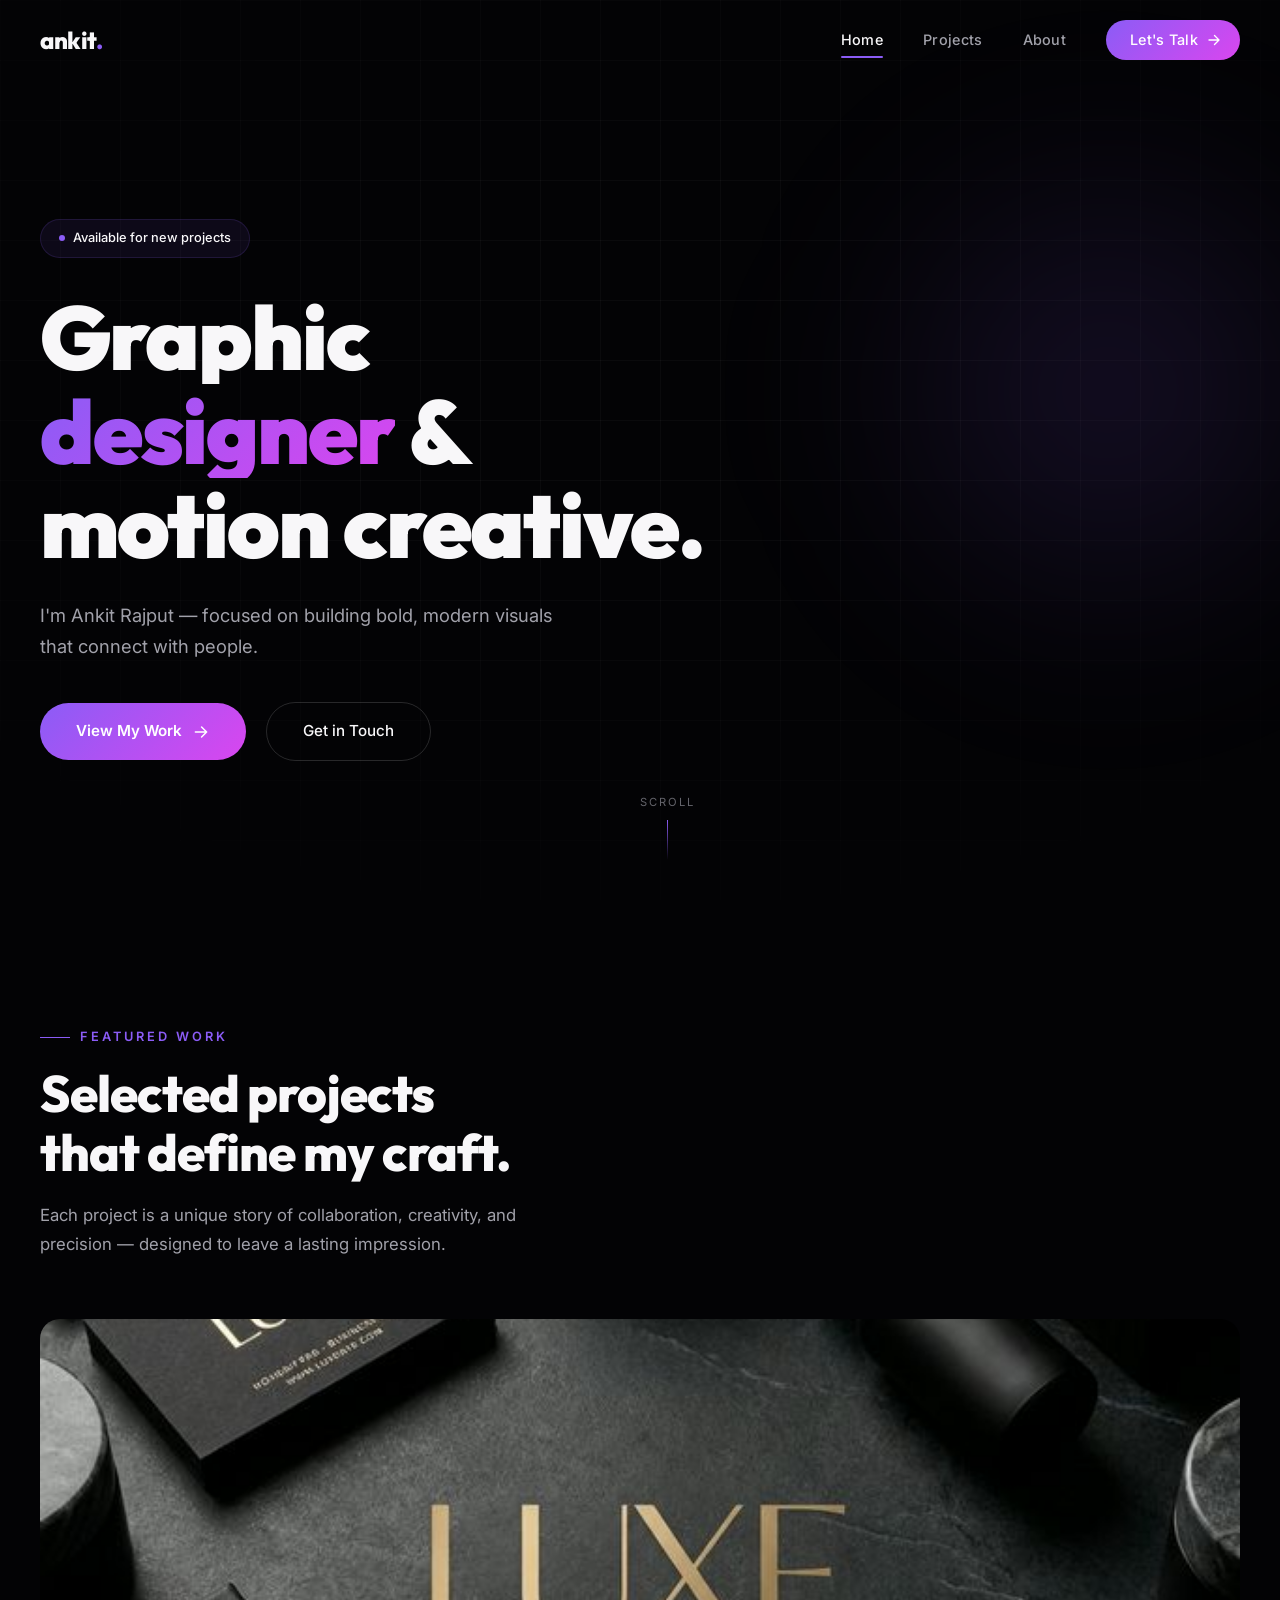
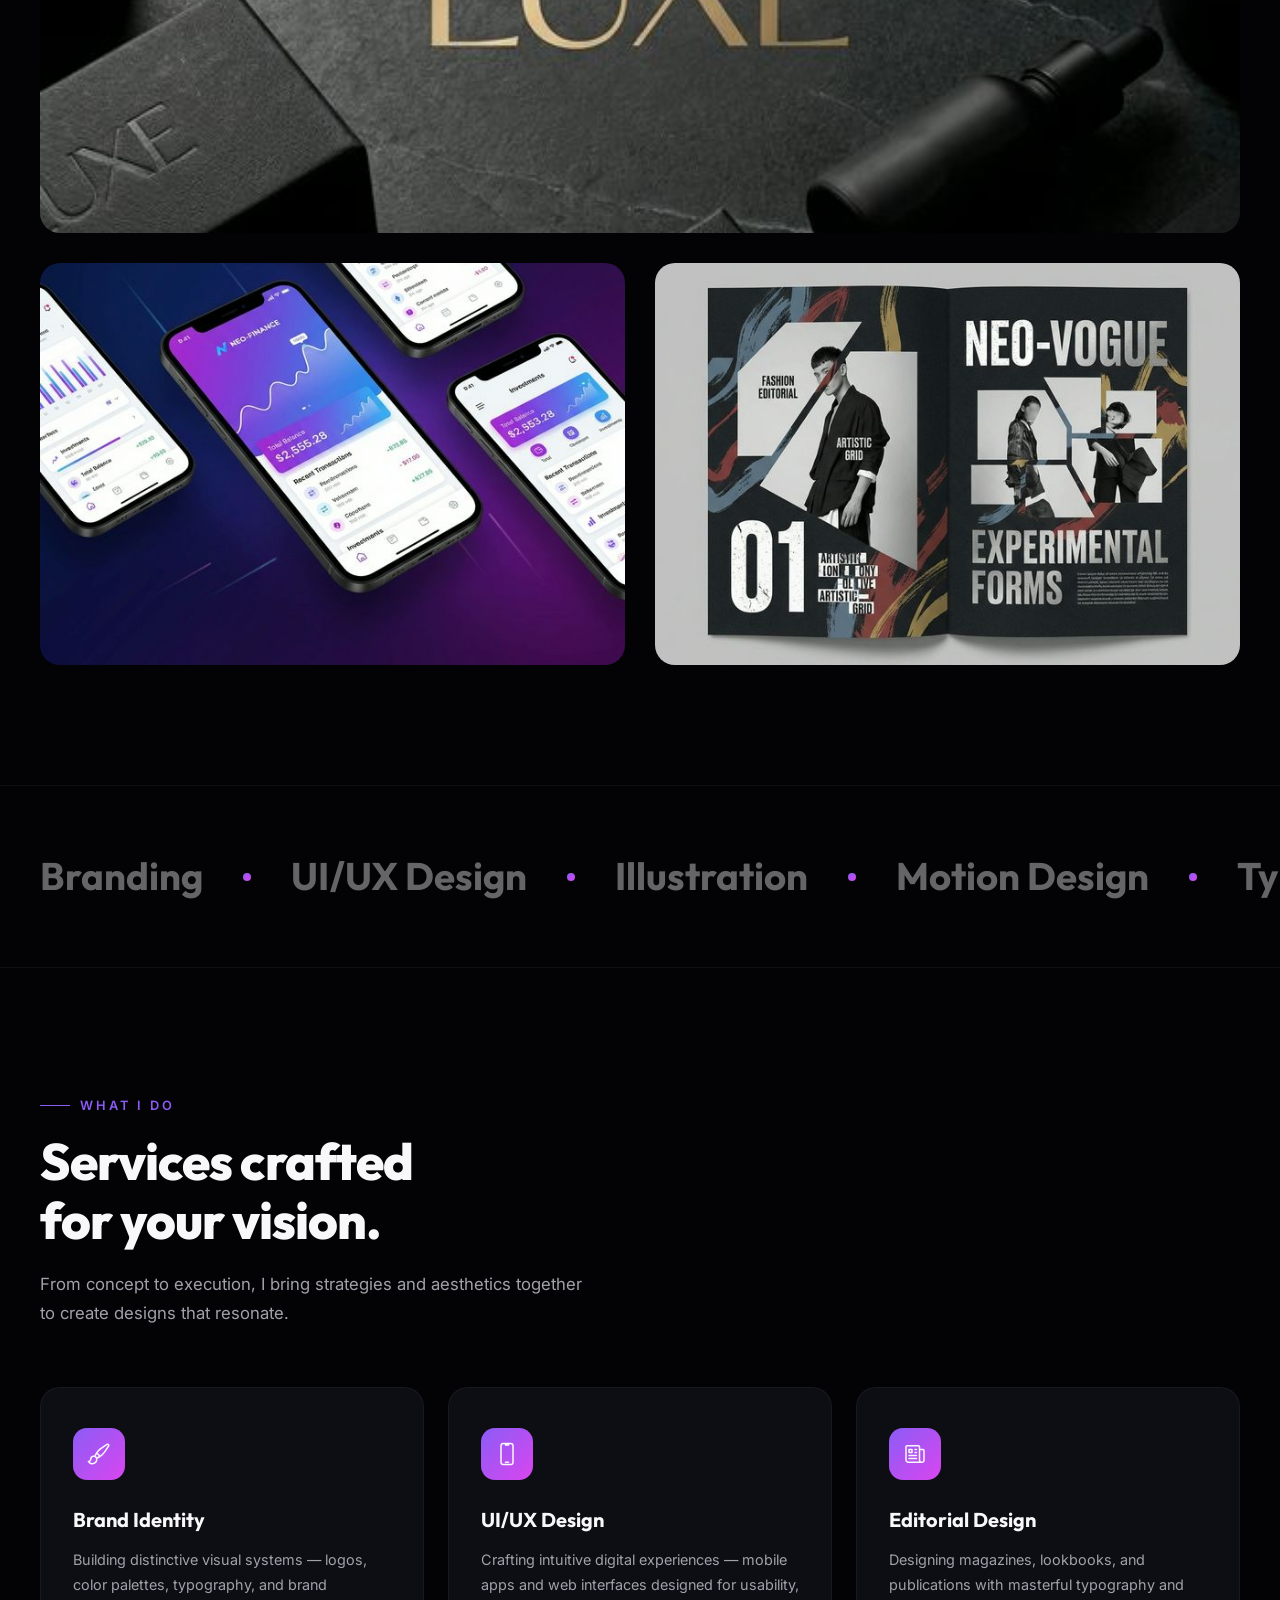
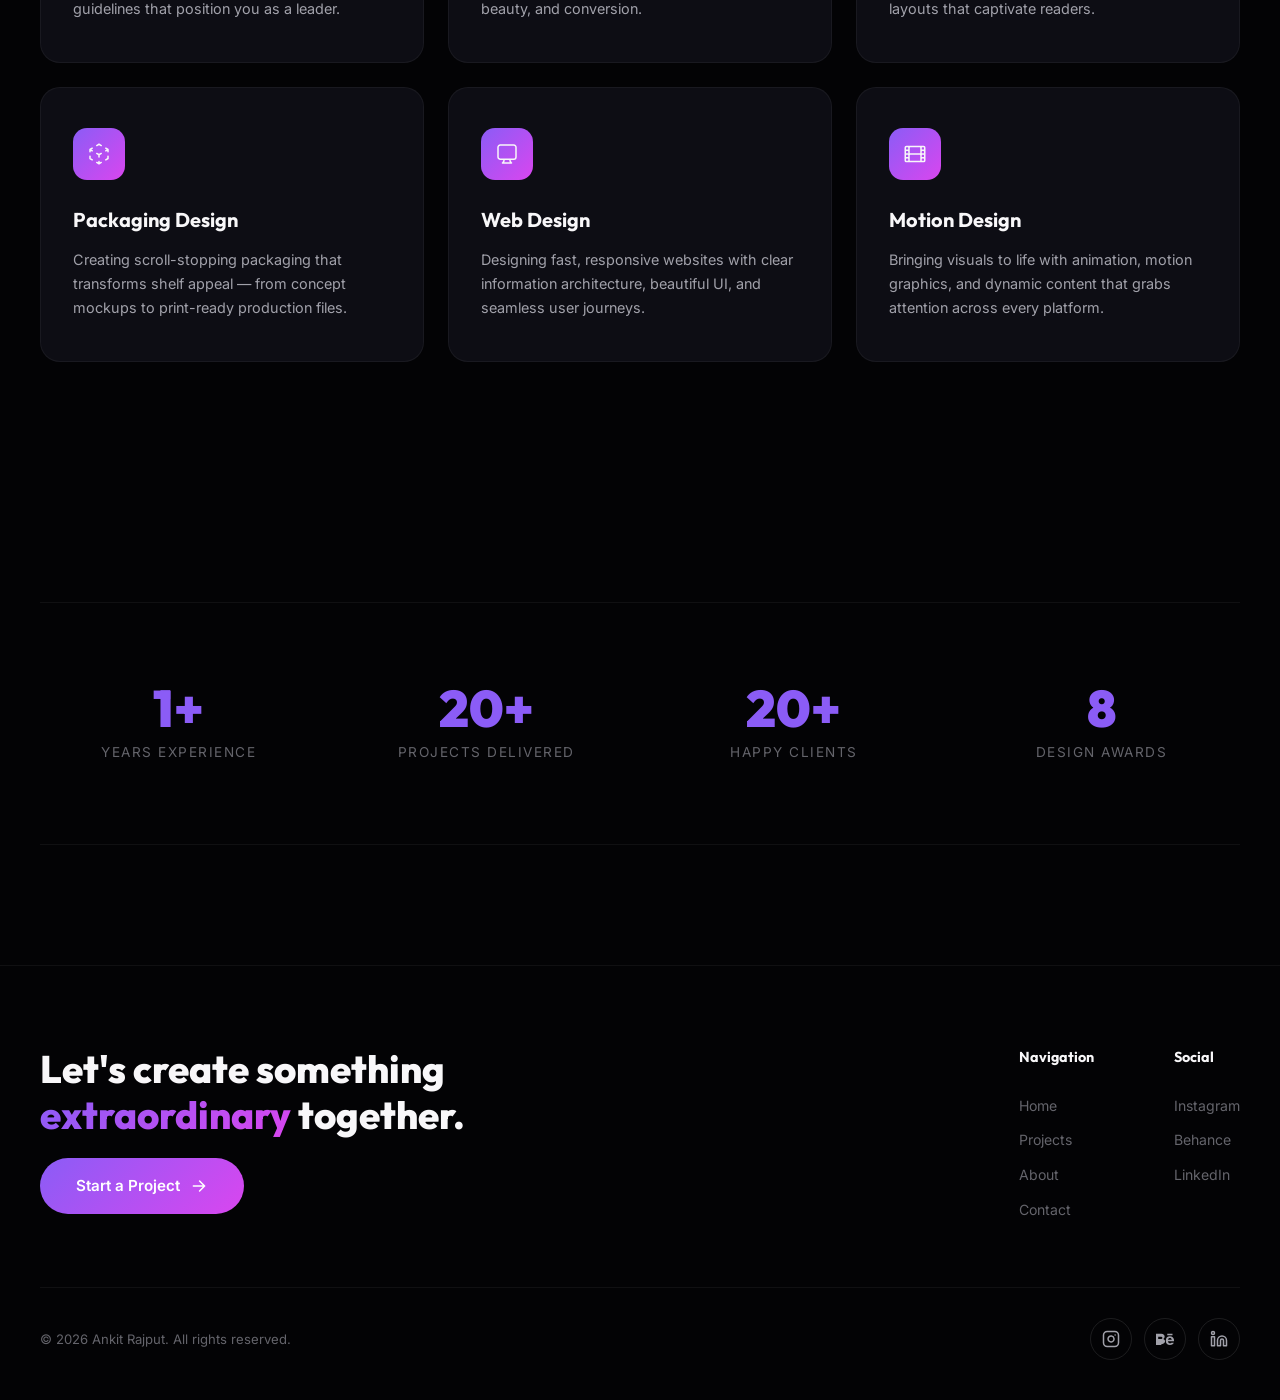
==== index.html @ 60267156 "Add files via upload" ====
<!DOCTYPE html>
<html lang="en">
<head>
  <meta charset="UTF-8">
  <meta name="viewport" content="width=device-width, initial-scale=1.0">
  <title>Ankit Rajput — Graphic Designer & Motion Creative</title>
  <meta name="description" content="Ankit Rajput is a graphic designer and motion creative focused on building bold, modern visuals that connect with people.">
  <link rel="stylesheet" href="css/style.css">
  <link rel="icon" href="data:image/svg+xml,<svg xmlns='http://www.w3.org/2000/svg' viewBox='0 0 100 100'><text y='80' font-size='80'>✦</text></svg>">
</head>
<body>

  <!-- Page Transition Overlay -->
  <div class="page-transition-overlay"></div>

  <!-- Navigation -->
  <nav class="navbar">
    <div class="container">
      <a href="index.html" class="nav-logo">ankit<span>.</span></a>
      <div class="nav-links">
        <a href="index.html" class="active">Home</a>
        <a href="projects.html">Projects</a>
        <a href="about.html">About</a>
        <a href="contact.html" class="nav-cta">
          Let's Talk
          <svg xmlns="http://www.w3.org/2000/svg" fill="none" viewBox="0 0 24 24" stroke-width="2" stroke="currentColor"><path stroke-linecap="round" stroke-linejoin="round" d="M4.5 12h15m0 0l-6.75-6.75M19.5 12l-6.75 6.75"/></svg>
        </a>
      </div>
      <div class="hamburger">
        <span></span>
        <span></span>
        <span></span>
      </div>
    </div>
  </nav>

  <!-- Mobile Nav -->
  <div class="mobile-nav">
    <a href="index.html" class="active">Home</a>
    <a href="projects.html">Projects</a>
    <a href="about.html">About</a>
    <a href="contact.html">Contact</a>
  </div>

  <!-- Hero Section -->
  <section class="hero">
    <div class="hero-bg-grid"></div>
    <div class="hero-glow"></div>
    <div class="container">
      <div class="hero-content">
        <div class="hero-badge">
          <span class="dot"></span>
          Available for new projects
        </div>
        <h1 class="hero-title">
          <span class="line"><span class="line-inner">Graphic</span></span>
          <span class="line"><span class="line-inner"><span class="highlight">designer</span> &</span></span>
          <span class="line"><span class="line-inner">motion creative.</span></span>
        </h1>
        <p class="hero-description">
          I'm Ankit Rajput — focused on building bold, modern visuals that connect with people.
        </p>
        <div class="hero-actions">
          <a href="projects.html" class="btn-primary">
            View My Work
            <svg xmlns="http://www.w3.org/2000/svg" fill="none" viewBox="0 0 24 24" stroke-width="2" stroke="currentColor"><path stroke-linecap="round" stroke-linejoin="round" d="M4.5 12h15m0 0l-6.75-6.75M19.5 12l-6.75 6.75"/></svg>
          </a>
          <a href="contact.html" class="btn-secondary">Get in Touch</a>
        </div>
      </div>
    </div>
    <div class="scroll-indicator">
      <span>Scroll</span>
      <div class="scroll-line"></div>
    </div>
  </section>

  <!-- Featured Work Section -->
  <section class="section" id="featured">
    <div class="container">
      <div class="reveal">
        <span class="section-label">Featured Work</span>
        <h2 class="section-title">Selected projects<br>that define my craft.</h2>
        <p class="section-subtitle">Each project is a unique story of collaboration, creativity, and precision — designed to leave a lasting impression.</p>
      </div>
      <div class="featured-grid stagger-children">
        <a href="projects.html" class="project-card reveal">
          <img src="assets/images/project-branding.png" alt="LUXE Brand Identity" class="project-card-img">
          <div class="project-card-overlay">
            <span class="project-card-tag">Branding</span>
            <h3 class="project-card-title">LUXE — Brand Identity</h3>
            <p class="project-card-year">2024</p>
          </div>
          <div class="project-card-arrow">
            <svg xmlns="http://www.w3.org/2000/svg" fill="none" viewBox="0 0 24 24" stroke-width="2" stroke="currentColor"><path stroke-linecap="round" stroke-linejoin="round" d="M4.5 19.5l15-15m0 0H8.25m11.25 0v11.25"/></svg>
          </div>
        </a>
        <a href="projects.html" class="project-card reveal">
          <img src="assets/images/project-appdesign.png" alt="FinFlow App Design" class="project-card-img">
          <div class="project-card-overlay">
            <span class="project-card-tag">UI/UX</span>
            <h3 class="project-card-title">FinFlow — App Design</h3>
            <p class="project-card-year">2024</p>
          </div>
          <div class="project-card-arrow">
            <svg xmlns="http://www.w3.org/2000/svg" fill="none" viewBox="0 0 24 24" stroke-width="2" stroke="currentColor"><path stroke-linecap="round" stroke-linejoin="round" d="M4.5 19.5l15-15m0 0H8.25m11.25 0v11.25"/></svg>
          </div>
        </a>
        <a href="projects.html" class="project-card reveal">
          <img src="assets/images/project-editorial.png" alt="Vogue Editorial" class="project-card-img">
          <div class="project-card-overlay">
            <span class="project-card-tag">Editorial</span>
            <h3 class="project-card-title">Vogue — Editorial Layout</h3>
            <p class="project-card-year">2023</p>
          </div>
          <div class="project-card-arrow">
            <svg xmlns="http://www.w3.org/2000/svg" fill="none" viewBox="0 0 24 24" stroke-width="2" stroke="currentColor"><path stroke-linecap="round" stroke-linejoin="round" d="M4.5 19.5l15-15m0 0H8.25m11.25 0v11.25"/></svg>
          </div>
        </a>
      </div>
    </div>
  </section>

  <!-- Marquee -->
  <section class="marquee-section">
    <div class="marquee-track">
      <div class="marquee-item">
        <span>Branding</span><div class="dot-sep"></div>
        <span>UI/UX Design</span><div class="dot-sep"></div>
        <span>Illustration</span><div class="dot-sep"></div>
        <span>Motion Design</span><div class="dot-sep"></div>
        <span>Typography</span><div class="dot-sep"></div>
        <span>Packaging</span><div class="dot-sep"></div>
        <span>Web Design</span><div class="dot-sep"></div>
        <span>Art Direction</span><div class="dot-sep"></div>
      </div>
      <div class="marquee-item">
        <span>Branding</span><div class="dot-sep"></div>
        <span>UI/UX Design</span><div class="dot-sep"></div>
        <span>Illustration</span><div class="dot-sep"></div>
        <span>Motion Design</span><div class="dot-sep"></div>
        <span>Typography</span><div class="dot-sep"></div>
        <span>Packaging</span><div class="dot-sep"></div>
        <span>Web Design</span><div class="dot-sep"></div>
        <span>Art Direction</span><div class="dot-sep"></div>
      </div>
    </div>
  </section>

  <!-- Services Section -->
  <section class="section">
    <div class="container">
      <div class="reveal">
        <span class="section-label">What I Do</span>
        <h2 class="section-title">Services crafted<br>for your vision.</h2>
        <p class="section-subtitle">From concept to execution, I bring strategies and aesthetics together to create designs that resonate.</p>
      </div>
      <div class="services-grid stagger-children">
        <div class="service-card">
          <div class="service-icon">
            <svg xmlns="http://www.w3.org/2000/svg" fill="none" viewBox="0 0 24 24" stroke-width="1.5" stroke="currentColor"><path stroke-linecap="round" stroke-linejoin="round" d="M9.53 16.122a3 3 0 00-5.78 1.128 2.25 2.25 0 01-2.4 2.245 4.5 4.5 0 008.4-2.245c0-.399-.078-.78-.22-1.128zm0 0a15.998 15.998 0 003.388-1.62m-5.043-.025a15.994 15.994 0 011.622-3.395m3.42 3.42a15.995 15.995 0 004.764-4.648l3.876-5.814a1.151 1.151 0 00-1.597-1.597L14.146 6.32a15.996 15.996 0 00-4.649 4.763m3.42 3.42a6.776 6.776 0 00-3.42-3.42"/></svg>
          </div>
          <h3>Brand Identity</h3>
          <p>Building distinctive visual systems — logos, color palettes, typography, and brand guidelines that position you as a leader.</p>
        </div>
        <div class="service-card">
          <div class="service-icon">
            <svg xmlns="http://www.w3.org/2000/svg" fill="none" viewBox="0 0 24 24" stroke-width="1.5" stroke="currentColor"><path stroke-linecap="round" stroke-linejoin="round" d="M10.5 1.5H8.25A2.25 2.25 0 006 3.75v16.5a2.25 2.25 0 002.25 2.25h7.5A2.25 2.25 0 0018 20.25V3.75a2.25 2.25 0 00-2.25-2.25H13.5m-3 0V3h3V1.5m-3 0h3m-3 18.75h3"/></svg>
          </div>
          <h3>UI/UX Design</h3>
          <p>Crafting intuitive digital experiences — mobile apps and web interfaces designed for usability, beauty, and conversion.</p>
        </div>
        <div class="service-card">
          <div class="service-icon">
            <svg xmlns="http://www.w3.org/2000/svg" fill="none" viewBox="0 0 24 24" stroke-width="1.5" stroke="currentColor"><path stroke-linecap="round" stroke-linejoin="round" d="M12 7.5h1.5m-1.5 3h1.5m-7.5 3h7.5m-7.5 3h7.5m3-9h3.375c.621 0 1.125.504 1.125 1.125V18a2.25 2.25 0 01-2.25 2.25M16.5 7.5V18a2.25 2.25 0 002.25 2.25M16.5 7.5V4.875c0-.621-.504-1.125-1.125-1.125H4.125C3.504 3.75 3 4.254 3 4.875V18a2.25 2.25 0 002.25 2.25h13.5M6 7.5h3v3H6v-3z"/></svg>
          </div>
          <h3>Editorial Design</h3>
          <p>Designing magazines, lookbooks, and publications with masterful typography and layouts that captivate readers.</p>
        </div>
        <div class="service-card">
          <div class="service-icon">
            <svg xmlns="http://www.w3.org/2000/svg" fill="none" viewBox="0 0 24 24" stroke-width="1.5" stroke="currentColor"><path stroke-linecap="round" stroke-linejoin="round" d="M21 7.5l-2.25-1.313M21 7.5v2.25m0-2.25l-2.25 1.313M3 7.5l2.25-1.313M3 7.5l2.25 1.313M3 7.5v2.25m9 3l2.25-1.313M12 12.75l-2.25-1.313M12 12.75V15m0 6.75l2.25-1.313M12 21.75V19.5m0 2.25l-2.25-1.313m0-16.875L12 2.25l2.25 1.313M21 14.25v2.25l-2.25 1.313m-13.5 0L3 16.5v-2.25"/></svg>
          </div>
          <h3>Packaging Design</h3>
          <p>Creating scroll-stopping packaging that transforms shelf appeal — from concept mockups to print-ready production files.</p>
        </div>
        <div class="service-card">
          <div class="service-icon">
            <svg xmlns="http://www.w3.org/2000/svg" fill="none" viewBox="0 0 24 24" stroke-width="1.5" stroke="currentColor"><path stroke-linecap="round" stroke-linejoin="round" d="M9 17.25v1.007a3 3 0 01-.879 2.122L7.5 21h9l-.621-.621A3 3 0 0115 18.257V17.25m6-12V15a2.25 2.25 0 01-2.25 2.25H5.25A2.25 2.25 0 013 15V5.25A2.25 2.25 0 015.25 3h13.5A2.25 2.25 0 0121 5.25z"/></svg>
          </div>
          <h3>Web Design</h3>
          <p>Designing fast, responsive websites with clear information architecture, beautiful UI, and seamless user journeys.</p>
        </div>
        <div class="service-card">
          <div class="service-icon">
            <svg xmlns="http://www.w3.org/2000/svg" fill="none" viewBox="0 0 24 24" stroke-width="1.5" stroke="currentColor"><path stroke-linecap="round" stroke-linejoin="round" d="M3.375 19.5h17.25m-17.25 0a1.125 1.125 0 01-1.125-1.125M3.375 19.5h1.5C5.496 19.5 6 18.996 6 18.375m-3.75 0V5.625m0 12.75v-1.5c0-.621.504-1.125 1.125-1.125m18.375 2.625V5.625m0 12.75c0 .621-.504 1.125-1.125 1.125m1.125-1.125v-1.5c0-.621-.504-1.125-1.125-1.125m0 3.75h-1.5A1.125 1.125 0 0118 18.375M20.625 4.5H3.375m17.25 0c.621 0 1.125.504 1.125 1.125M20.625 4.5h-1.5C18.504 4.5 18 5.004 18 5.625m3.75 0v1.5c0 .621-.504 1.125-1.125 1.125M3.375 4.5c-.621 0-1.125.504-1.125 1.125M3.375 4.5h1.5C5.496 4.5 6 5.004 6 5.625m-3.75 0v1.5c0 .621.504 1.125 1.125 1.125m0 0h1.5m-1.5 0c-.621 0-1.125.504-1.125 1.125v1.5c0 .621.504 1.125 1.125 1.125m1.5-3.75C5.496 8.25 6 7.746 6 7.125v-1.5M4.875 8.25C5.496 8.25 6 8.754 6 9.375v1.5m0-5.25v5.25m0-5.25C6 5.004 6.504 4.5 7.125 4.5h9.75c.621 0 1.125.504 1.125 1.125m1.125 2.625h1.5m-1.5 0A1.125 1.125 0 0118 7.125v-1.5m1.125 2.625c-.621 0-1.125.504-1.125 1.125v1.5m2.625-2.625c.621 0 1.125.504 1.125 1.125v1.5c0 .621-.504 1.125-1.125 1.125M18 5.625v5.25M7.125 12h9.75m-9.75 0A1.125 1.125 0 016 10.875M7.125 12C6.504 12 6 12.504 6 13.125m0-2.25c0 .621.504 1.125 1.125 1.125M18 10.875c0 .621-.504 1.125-1.125 1.125M18 10.875c0 .621.504 1.125 1.125 1.125m-2.25 0c.621 0 1.125.504 1.125 1.125m-12 5.25v-5.25m0 5.25c0 .621.504 1.125 1.125 1.125h9.75c.621 0 1.125-.504 1.125-1.125m-12 0v-1.5c0-.621-.504-1.125-1.125-1.125M18 18.375v-5.25m0 5.25v-1.5c0-.621.504-1.125 1.125-1.125M18 13.125v1.5c0 .621.504 1.125 1.125 1.125M18 13.125c0-.621.504-1.125 1.125-1.125M6 13.125v1.5c0 .621-.504 1.125-1.125 1.125M6 13.125C6 12.504 5.496 12 4.875 12m-1.5 0h1.5m-1.5 0c-.621 0-1.125.504-1.125 1.125v1.5c0 .621.504 1.125 1.125 1.125M19.125 12h1.5m0 0c.621 0 1.125.504 1.125 1.125v1.5c0 .621-.504 1.125-1.125 1.125m-17.25 0h1.5m14.25 0h1.5"/></svg>
          </div>
          <h3>Motion Design</h3>
          <p>Bringing visuals to life with animation, motion graphics, and dynamic content that grabs attention across every platform.</p>
        </div>
      </div>
    </div>
  </section>

  <!-- Stats -->
  <section class="section">
    <div class="container">
      <div class="stats-row stagger-children">
        <div class="stat-item">
          <div class="stat-number" data-count="2" data-suffix="+">0+</div>
          <div class="stat-label">Years Experience</div>
        </div>
        <div class="stat-item">
          <div class="stat-number" data-count="30" data-suffix="+">0+</div>
          <div class="stat-label">Projects Delivered</div>
        </div>
        <div class="stat-item">
          <div class="stat-number" data-count="30" data-suffix="+">0+</div>
          <div class="stat-label">Happy Clients</div>
        </div>
        <div class="stat-item">
          <div class="stat-number" data-count="12">0</div>
          <div class="stat-label">Design Awards</div>
        </div>
      </div>
    </div>
  </section>

  <!-- Footer -->
  <footer class="footer">
    <div class="container">
      <div class="footer-top">
        <div class="footer-cta">
          <h2>Let's create something <span>extraordinary</span> together.</h2>
          <a href="contact.html" class="btn-primary">
            Start a Project
            <svg xmlns="http://www.w3.org/2000/svg" fill="none" viewBox="0 0 24 24" stroke-width="2" stroke="currentColor"><path stroke-linecap="round" stroke-linejoin="round" d="M4.5 12h15m0 0l-6.75-6.75M19.5 12l-6.75 6.75"/></svg>
          </a>
        </div>
        <div class="footer-links-group">
          <div class="footer-col">
            <h4>Navigation</h4>
            <a href="index.html">Home</a>
            <a href="projects.html">Projects</a>
            <a href="about.html">About</a>
            <a href="contact.html">Contact</a>
          </div>
          <div class="footer-col">
            <h4>Social</h4>
            <a href="https://www.instagram.com/pixcrew_?utm_source=ig_web_button_share_sheet&igsh=ZDNlZDc0MzIxNw==" target="_blank">Instagram</a>
            <a href="https://www.behance.net/ankitrajput134" target="_blank">Behance</a>
            <a href="https://www.linkedin.com/in/ankit-rajput-8864b536a?utm_source=share_via&utm_content=profile&utm_medium=member_android" target="_blank">LinkedIn</a>
          </div>
        </div>
      </div>
      <div class="footer-bottom">
        <p>© 2026 Ankit Rajput. All rights reserved.</p>
        <div class="footer-social">
          <a href="https://www.instagram.com/pixcrew_?utm_source=ig_web_button_share_sheet&igsh=ZDNlZDc0MzIxNw==" aria-label="Instagram">
            <svg xmlns="http://www.w3.org/2000/svg" width="18" height="18" viewBox="0 0 24 24" fill="none" stroke="currentColor" stroke-width="2" stroke-linecap="round" stroke-linejoin="round"><rect x="2" y="2" width="20" height="20" rx="5" ry="5"/><path d="M16 11.37A4 4 0 1112.63 8 4 4 0 0116 11.37z"/><line x1="17.5" y1="6.5" x2="17.51" y2="6.5"/></svg>
          </a>
          <a href="https://www.behance.net/ankitrajput134" aria-label="Behance">
            <svg xmlns="http://www.w3.org/2000/svg" width="18" height="18" viewBox="0 0 24 24" fill="currentColor"><path d="M22 7h-7V5h7v2zm1.726 10c-.442 1.297-2.029 3-5.101 3-3.074 0-5.564-1.729-5.564-5.675 0-3.91 2.325-5.92 5.466-5.92 3.082 0 4.964 1.782 5.375 4.426.078.506.109 1.188.095 2.14H15.97c.13 3.211 3.483 3.312 4.588 2.029h3.168zm-7.686-4h4.965c-.105-1.547-1.136-2.219-2.477-2.219-1.466 0-2.277.768-2.488 2.219zm-9.574 6.988H0V5.021h6.953c5.476.081 5.58 5.444 2.72 6.906 3.461 1.26 3.577 6.053-2.207 7.061zM2.928 8.986v3.164h3.61c1.14 0 1.996-.637 1.996-1.588 0-1.607-1.256-1.576-1.996-1.576H2.928zm3.61 9.017H2.928v-3.832h3.61c1.798 0 2.338.921 2.338 1.852 0 1.947-1.451 1.98-2.338 1.98z"/></svg>
          </a>
          <a href="https://www.linkedin.com/in/ankit-rajput-8864b536a?utm_source=share_via&utm_content=profile&utm_medium=member_android" aria-label="LinkedIn">
            <svg xmlns="http://www.w3.org/2000/svg" width="18" height="18" viewBox="0 0 24 24" fill="none" stroke="currentColor" stroke-width="2" stroke-linecap="round" stroke-linejoin="round"><path d="M16 8a6 6 0 016 6v7h-4v-7a2 2 0 00-4 0v7h-4v-7a6 6 0 016-6z"/><rect x="2" y="9" width="4" height="12"/><circle cx="4" cy="4" r="2"/></svg>
          </a>
        </div>
      </div>
    </div>
  </footer>

  <!-- Back to Top -->
  <button class="back-to-top" aria-label="Back to top">
    <svg xmlns="http://www.w3.org/2000/svg" fill="none" viewBox="0 0 24 24" stroke-width="2.5" stroke="currentColor"><path stroke-linecap="round" stroke-linejoin="round" d="M4.5 15.75l7.5-7.5 7.5 7.5"/></svg>
  </button>

  <script src="js/main.js"></script>
</body>
</html>
---- css/style.css ----
@import url('https://fonts.googleapis.com/css2?family=Inter:wght@300;400;500;600&family=Outfit:wght@400;500;600;700;800;900&display=swap');

/* --- CSS Variables --- */
:root {
  --bg-primary: #030305;
  --bg-secondary: #0a0a0f;
  --bg-card: #0d0d14;
  --bg-card-hover: #13131c;
  --text-primary: #f8f7f9;
  --text-secondary: #a1a1aa;
  --text-muted: #64646b;
  --accent: #8b5cf6;
  --accent-dark: #6d28d9;
  --accent-glow: rgba(139, 92, 246, 0.15);
  --accent-gradient: linear-gradient(135deg, #8b5cf6, #d946ef);
  --font-body: 'Inter', sans-serif;
  --font-display: 'Outfit', sans-serif;
  --radius-sm: 8px;
  --radius-md: 14px;
  --radius-lg: 20px;
  --radius-xl: 28px;
  --radius-full: 100px;
  --transition-fast: 0.2s cubic-bezier(0.4, 0, 0.2, 1);
  --transition-base: 0.4s cubic-bezier(0.4, 0, 0.2, 1);
  --transition-slow: 0.7s cubic-bezier(0.16, 1, 0.3, 1);
  --transition-spring: 0.6s cubic-bezier(0.34, 1.56, 0.64, 1);
  --ease-out-expo: cubic-bezier(0.16, 1, 0.3, 1);
  --container-width: 1340px;
  --header-height: 80px;
}

/* --- Reset & Base --- */
*,
*::before,
*::after {
  margin: 0;
  padding: 0;
  box-sizing: border-box;
}

html {
  scroll-behavior: smooth;
  font-size: 16px;
  -webkit-font-smoothing: antialiased;
  -moz-osx-font-smoothing: grayscale;
}

body {
  font-family: var(--font-body);
  background: var(--bg-primary);
  color: var(--text-primary);
  line-height: 1.6;
  overflow-x: hidden;
  min-height: 100vh;
}

a {
  text-decoration: none;
  color: inherit;
  transition: color var(--transition-fast);
}

img {
  max-width: 100%;
  display: block;
}

ul,
ol {
  list-style: none;
}

button,
input,
textarea,
select {
  font-family: inherit;
  font-size: inherit;
  color: inherit;
  border: none;
  outline: none;
  background: none;
}

.container {
  width: 100%;
  max-width: var(--container-width);
  margin: 0 auto;
  padding: 0 40px;
}

/* --- Page Transition --- */
.page-transition-overlay {
  position: fixed;
  top: 0;
  left: 0;
  width: 100%;
  height: 100%;
  background: rgba(10, 10, 10, 1);
  z-index: 10000;
  opacity: 0;
  pointer-events: none;
  will-change: opacity;
  transform: translateZ(0);
  backface-visibility: hidden;
  -webkit-backface-visibility: hidden;
}

body.page-entering .page-transition-overlay {
  pointer-events: all;
  animation: pageFadeIn 0.3s cubic-bezier(0.4, 0, 0.2, 1) forwards;
}

body.page-leaving .page-transition-overlay {
  animation: pageFadeOut 0.25s cubic-bezier(0.4, 0, 0.2, 1) forwards;
}

@keyframes pageFadeIn {
  0% {
    opacity: 0;
  }

  100% {
    opacity: 1;
  }
}

@keyframes pageFadeOut {
  0% {
    opacity: 1;
  }

  100% {
    opacity: 0;
  }
}

/* ========================================
   NAVIGATION
   ======================================== */
.navbar {
  position: fixed;
  top: 0;
  left: 0;
  width: 100%;
  height: var(--header-height);
  z-index: 1000;
  transition: background-color var(--transition-base), box-shadow var(--transition-base);
}

.navbar.scrolled {
  background: rgba(3, 3, 5, 0.85);
  backdrop-filter: blur(20px);
  -webkit-backdrop-filter: blur(20px);
  box-shadow: 0 1px 0 rgba(255, 255, 255, 0.04);
}

.navbar .container {
  display: flex;
  align-items: center;
  justify-content: space-between;
  height: 100%;
}

.nav-logo {
  font-family: var(--font-display);
  font-weight: 800;
  font-size: 1.5rem;
  letter-spacing: -0.5px;
  color: var(--text-primary);
  transition: transform var(--transition-spring);
}

.nav-logo:hover {
  transform: scale(1.05);
}

.nav-logo span {
  color: var(--accent);
}

.nav-links {
  display: flex;
  align-items: center;
  gap: 40px;
}

.nav-links a {
  font-size: 0.9rem;
  font-weight: 500;
  color: var(--text-secondary);
  position: relative;
  padding: 4px 0;
  letter-spacing: 0.3px;
  transition: color var(--transition-fast);
}

.nav-links a::after {
  content: '';
  position: absolute;
  bottom: -2px;
  left: 0;
  width: 0;
  height: 2px;
  background: var(--accent);
  transition: width var(--transition-base);
  border-radius: 2px;
}

.nav-links a:hover,
.nav-links a.active {
  color: var(--text-primary);
}

.nav-links a:hover::after,
.nav-links a.active::after {
  width: 100%;
}

.nav-cta {
  display: inline-flex;
  align-items: center;
  justify-content: center;
  gap: 8px;
  padding: 9px 18px;
  padding-left: 24px;
  min-height: 40px;
  line-height: 1;
  background: var(--accent-gradient);
  color: #fff !important;
  font-weight: 600;
  font-size: 0.9rem;
  border-radius: var(--radius-full);
  transition: transform var(--transition-spring), box-shadow var(--transition-base), background-color var(--transition-base), color var(--transition-base);
}

.nav-cta::after {
  display: none !important;
}

.nav-cta:hover {
  transform: translateY(-2px) scale(1.03);
  box-shadow: 0 8px 30px var(--accent-glow);
  color: #fff !important;
}

.nav-cta svg {
  width: 16px;
  height: 16px;
  transition: transform var(--transition-base);
}

.nav-cta:hover svg {
  transform: translateX(3px);
}

.nav-cta.active {
  background: var(--text-primary);
  color: var(--bg-primary) !important;
}

/* Ensure nav CTA padding wins over generic nav link padding */
.nav-links .nav-cta {
  padding: 9px 18px;
  padding-left: 24px;
}

/* Hamburger */
.hamburger {
  display: none;
  flex-direction: column;
  gap: 6px;
  cursor: pointer;
  width: 28px;
  padding: 4px 0;
  z-index: 1100;
}

.hamburger span {
  display: block;
  height: 2px;
  background: var(--text-primary);
  border-radius: 2px;
  transition: transform var(--transition-base), opacity var(--transition-fast);
}

.hamburger.active span:nth-child(1) {
  transform: translateY(8px) rotate(45deg);
}

.hamburger.active span:nth-child(2) {
  opacity: 0;
}

.hamburger.active span:nth-child(3) {
  transform: translateY(-8px) rotate(-45deg);
}

/* Mobile nav */
.mobile-nav {
  position: fixed;
  top: 0;
  right: -100%;
  width: 100%;
  height: 100vh;
  background: var(--bg-secondary);
  z-index: 1050;
  display: flex;
  flex-direction: column;
  align-items: center;
  justify-content: center;
  gap: 32px;
  transition: right var(--transition-slow);
}

.mobile-nav.active {
  right: 0;
}

.mobile-nav a {
  font-family: var(--font-display);
  font-size: 2rem;
  font-weight: 700;
  color: var(--text-secondary);
  transition: color var(--transition-fast), transform var(--transition-base);
}

.mobile-nav a:hover,
.mobile-nav a.active {
  color: var(--accent);
  transform: translateX(10px);
}

/* ========================================
   SCROLL REVEAL SYSTEM
   ======================================== */
.reveal {
  opacity: 0;
  transform: translateY(50px);
  transition: opacity 0.8s var(--ease-out-expo), transform 0.8s var(--ease-out-expo);
}

.reveal.revealed {
  opacity: 1;
  transform: translateY(0);
}

.reveal-left {
  opacity: 0;
  transform: translateX(-60px);
  transition: opacity 0.8s var(--ease-out-expo), transform 0.8s var(--ease-out-expo);
}

.reveal-left.revealed {
  opacity: 1;
  transform: translateX(0);
}

.reveal-right {
  opacity: 0;
  transform: translateX(60px);
  transition: opacity 0.8s var(--ease-out-expo), transform 0.8s var(--ease-out-expo);
}

.reveal-right.revealed {
  opacity: 1;
  transform: translateX(0);
}

.reveal-scale {
  opacity: 0;
  transform: scale(0.85);
  transition: opacity 0.8s var(--ease-out-expo), transform 0.8s var(--ease-out-expo);
}

.reveal-scale.revealed {
  opacity: 1;
  transform: scale(1);
}

.stagger-children>* {
  opacity: 0;
  transform: translateY(30px);
  transition: opacity 0.6s var(--ease-out-expo), transform 0.6s var(--ease-out-expo);
}

.stagger-children.revealed>*:nth-child(1) {
  transition-delay: 0s;
}

.stagger-children.revealed>*:nth-child(2) {
  transition-delay: 0.08s;
}

.stagger-children.revealed>*:nth-child(3) {
  transition-delay: 0.16s;
}

.stagger-children.revealed>*:nth-child(4) {
  transition-delay: 0.24s;
}

.stagger-children.revealed>*:nth-child(5) {
  transition-delay: 0.32s;
}

.stagger-children.revealed>*:nth-child(6) {
  transition-delay: 0.4s;
}

.stagger-children.revealed>*:nth-child(7) {
  transition-delay: 0.48s;
}

.stagger-children.revealed>*:nth-child(8) {
  transition-delay: 0.56s;
}

.stagger-children.revealed>* {
  opacity: 1;
  transform: translateY(0);
}

/* Delay utilities */
.delay-1 {
  transition-delay: 0.1s !important;
}

.delay-2 {
  transition-delay: 0.2s !important;
}

.delay-3 {
  transition-delay: 0.3s !important;
}

.delay-4 {
  transition-delay: 0.4s !important;
}

.delay-5 {
  transition-delay: 0.5s !important;
}

/* ========================================
   HOME — HERO SECTION
   ======================================== */
.hero {
  min-height: 100vh;
  display: flex;
  align-items: center;
  position: relative;
  padding-top: var(--header-height);
  overflow: hidden;
}

.hero-bg-grid {
  position: absolute;
  inset: 0;
  background-image:
    linear-gradient(rgba(255, 255, 255, 0.03) 1px, transparent 1px),
    linear-gradient(90deg, rgba(255, 255, 255, 0.03) 1px, transparent 1px);
  background-size: 60px 60px;
  mask-image: radial-gradient(ellipse 80% 70% at 50% 40%, black 30%, transparent 100%);
  -webkit-mask-image: radial-gradient(ellipse 80% 70% at 50% 40%, black 30%, transparent 100%);
}

.hero-glow {
  position: absolute;
  width: 600px;
  height: 600px;
  border-radius: 50%;
  background: radial-gradient(circle, var(--accent-glow) 0%, transparent 70%);
  top: 10%;
  right: -10%;
  filter: blur(80px);
  animation: glowPulse 6s ease-in-out infinite alternate;
  pointer-events: none;
}

@keyframes glowPulse {
  0% {
    opacity: 0.5;
    transform: scale(1);
  }

  100% {
    opacity: 0.8;
    transform: scale(1.15);
  }
}

.hero-content {
  position: relative;
  z-index: 2;
  max-width: 900px;
}

.hero-badge {
  display: inline-flex;
  align-items: center;
  gap: 8px;
  padding: 8px 18px;
  background: rgba(139, 92, 246, 0.08);
  border: 1px solid rgba(139, 92, 246, 0.15);
  border-radius: var(--radius-full);
  font-size: 0.8rem;
  font-weight: 500;
  color: var(--text-primary);
  margin-bottom: 32px;
  opacity: 0;
  transform: translateY(20px);
  animation: fadeInUp 0.7s var(--ease-out-expo) 0.3s forwards;
}

.hero-badge .dot {
  width: 6px;
  height: 6px;
  background: var(--accent);
  border-radius: 50%;
  animation: dotPulse 2s ease-in-out infinite;
}

@keyframes dotPulse {

  0%,
  100% {
    opacity: 1;
  }

  50% {
    opacity: 0.3;
  }
}

.hero-title {
  font-family: var(--font-display);
  font-size: clamp(3rem, 7vw, 6rem);
  font-weight: 900;
  line-height: 1.05;
  letter-spacing: -2px;
  margin-bottom: 28px;
}

.hero-title .line {
  display: block;
  overflow: hidden;
}

.hero-title .line-inner {
  display: block;
  opacity: 0;
  transform: translateY(100%);
  animation: lineReveal 1s var(--ease-out-expo) forwards;
}

.hero-title .line:nth-child(1) .line-inner {
  animation-delay: 0.5s;
}

.hero-title .line:nth-child(2) .line-inner {
  animation-delay: 0.65s;
}

.hero-title .line:nth-child(3) .line-inner {
  animation-delay: 0.8s;
}

@keyframes lineReveal {
  0% {
    opacity: 0;
    transform: translateY(100%);
  }

  100% {
    opacity: 1;
    transform: translateY(0);
  }
}

.hero-title .highlight {
  background: var(--accent-gradient);
  -webkit-background-clip: text;
  -webkit-text-fill-color: transparent;
  background-clip: text;
  position: relative;
  display: inline-block;
}

.hero-description {
  font-size: 1.15rem;
  color: var(--text-secondary);
  max-width: 520px;
  line-height: 1.7;
  margin-bottom: 40px;
  opacity: 0;
  transform: translateY(20px);
  animation: fadeInUp 0.7s var(--ease-out-expo) 1s forwards;
}

@keyframes fadeInUp {
  0% {
    opacity: 0;
    transform: translateY(20px);
  }

  100% {
    opacity: 1;
    transform: translateY(0);
  }
}

.hero-actions {
  display: flex;
  align-items: center;
  gap: 20px;
  flex-wrap: wrap;
  opacity: 0;
  transform: translateY(20px);
  animation: fadeInUp 0.7s var(--ease-out-expo) 1.15s forwards;
}

.btn-primary {
  display: inline-flex;
  align-items: center;
  gap: 10px;
  padding: 16px 36px;
  background: var(--accent-gradient);
  color: #fff;
  font-weight: 600;
  font-size: 0.95rem;
  border-radius: var(--radius-full);
  cursor: pointer;
  transition: transform var(--transition-spring), box-shadow var(--transition-base);
  position: relative;
  overflow: hidden;
}

.btn-primary::before {
  content: '';
  position: absolute;
  inset: 0;
  background: rgba(255, 255, 255, 0.25);
  transform: translateX(-100%);
  transition: transform var(--transition-base);
}

.btn-primary:hover::before {
  transform: translateX(0);
}

.btn-primary:hover {
  transform: translateY(-3px) scale(1.02);
  box-shadow: 0 12px 40px var(--accent-glow);
}

.btn-primary svg {
  width: 18px;
  height: 18px;
  transition: transform var(--transition-base);
}

.btn-primary:hover svg {
  transform: translateX(4px);
}

.btn-secondary {
  display: inline-flex;
  align-items: center;
  gap: 10px;
  padding: 16px 36px;
  background: transparent;
  color: var(--text-primary);
  font-weight: 500;
  font-size: 0.95rem;
  border: 1px solid rgba(255, 255, 255, 0.15);
  border-radius: var(--radius-full);
  cursor: pointer;
  transition: all var(--transition-base);
}

.btn-secondary:hover {
  border-color: rgba(139, 92, 246, 0.5);
  color: #fff;
  background: rgba(139, 92, 246, 0.1);
  transform: translateY(-2px);
  box-shadow: 0 4px 20px var(--accent-glow);
}

.scroll-indicator {
  position: absolute;
  bottom: 40px;
  left: 50%;
  transform: translateX(-50%);
  display: flex;
  flex-direction: column;
  align-items: center;
  gap: 8px;
  opacity: 0;
  animation: fadeInUp 0.7s var(--ease-out-expo) 1.5s forwards;
}

.scroll-indicator span {
  font-size: 0.7rem;
  text-transform: uppercase;
  letter-spacing: 2px;
  color: var(--text-muted);
}

.scroll-line {
  width: 1px;
  height: 40px;
  background: linear-gradient(to bottom, var(--accent), transparent);
  animation: scrollBounce 2s ease-in-out infinite;
}

@keyframes scrollBounce {

  0%,
  100% {
    transform: scaleY(1);
    opacity: 1;
  }

  50% {
    transform: scaleY(0.5);
    opacity: 0.4;
  }
}

/* ========================================
   HOME — FEATURED WORK SECTION
   ======================================== */
.section {
  padding: 120px 0;
  position: relative;
}

.section-label {
  display: inline-flex;
  align-items: center;
  gap: 10px;
  font-size: 0.8rem;
  text-transform: uppercase;
  letter-spacing: 3px;
  color: var(--accent);
  font-weight: 600;
  margin-bottom: 16px;
}

.section-label::before {
  content: '';
  width: 30px;
  height: 1px;
  background: var(--accent);
}

.section-title {
  font-family: var(--font-display);
  font-size: clamp(2rem, 4vw, 3.5rem);
  font-weight: 800;
  line-height: 1.15;
  letter-spacing: -1px;
  margin-bottom: 20px;
}

.section-subtitle {
  color: var(--text-secondary);
  font-size: 1.05rem;
  max-width: 550px;
  line-height: 1.7;
  margin-bottom: 60px;
}

/* Featured projects grid */
.featured-grid {
  display: grid;
  grid-template-columns: repeat(2, 1fr);
  gap: 30px;
}

.project-card {
  position: relative;
  border-radius: var(--radius-lg);
  overflow: hidden;
  cursor: pointer;
  background: var(--bg-card);
  aspect-ratio: 16 / 11;
}

.project-card:first-child {
  grid-column: 1 / -1;
  aspect-ratio: 21 / 9;
}

.project-card-img {
  width: 100%;
  height: 100%;
  object-fit: cover;
  transition: transform 0.8s var(--ease-out-expo), filter var(--transition-base);
}

.project-card:hover .project-card-img {
  transform: scale(1.08);
  filter: brightness(0.6);
}

.project-card-overlay {
  position: absolute;
  inset: 0;
  background: linear-gradient(to top, rgba(0, 0, 0, 0.8) 0%, transparent 60%);
  display: flex;
  flex-direction: column;
  justify-content: flex-end;
  padding: 32px;
  opacity: 0;
  transition: opacity var(--transition-base);
}

.project-card:hover .project-card-overlay {
  opacity: 1;
}

.project-card-tag {
  display: inline-block;
  padding: 5px 14px;
  background: var(--accent-gradient);
  color: #fff;
  font-size: 0.72rem;
  font-weight: 600;
  text-transform: uppercase;
  letter-spacing: 1px;
  border-radius: var(--radius-full);
  margin-bottom: 12px;
  width: fit-content;
  transform: translateY(20px);
  transition: transform var(--transition-base);
}

.project-card:hover .project-card-tag {
  transform: translateY(0);
}

.project-card-title {
  font-family: var(--font-display);
  font-size: 1.5rem;
  font-weight: 700;
  margin-bottom: 6px;
  transform: translateY(20px);
  transition: transform var(--transition-base) 0.05s;
}

.project-card:hover .project-card-title {
  transform: translateY(0);
}

.project-card-year {
  font-size: 0.85rem;
  color: var(--text-muted);
  transform: translateY(20px);
  transition: transform var(--transition-base) 0.1s;
}

.project-card:hover .project-card-year {
  transform: translateY(0);
}

.project-card-arrow {
  position: absolute;
  top: 24px;
  right: 24px;
  width: 48px;
  height: 48px;
  border-radius: 50%;
  background: var(--accent-gradient);
  display: flex;
  align-items: center;
  justify-content: center;
  opacity: 0;
  transform: scale(0.5) rotate(-45deg);
  transition: opacity var(--transition-base), transform var(--transition-spring);
}

.project-card:hover .project-card-arrow {
  opacity: 1;
  transform: scale(1) rotate(0deg);
}

.project-card-arrow svg {
  width: 20px;
  height: 20px;
  color: #fff;
}

/* ========================================
   HOME — MARQUEE TICKER
   ======================================== */
.marquee-section {
  padding: 60px 0;
  overflow: hidden;
  border-top: 1px solid rgba(255, 255, 255, 0.05);
  border-bottom: 1px solid rgba(255, 255, 255, 0.05);
  position: relative;
}

.marquee-track {
  display: flex;
  animation: marqueeScroll 25s linear infinite;
  width: max-content;
}

@keyframes marqueeScroll {
  0% {
    transform: translateX(0);
  }

  100% {
    transform: translateX(-50%);
  }
}

.marquee-item {
  display: flex;
  align-items: center;
  gap: 40px;
  padding: 0 40px;
  white-space: nowrap;
}

.marquee-item span {
  font-family: var(--font-display);
  font-size: clamp(1.5rem, 3vw, 2.5rem);
  font-weight: 700;
  color: var(--text-primary);
  opacity: 0.4;
  transition: opacity var(--transition-base), color var(--transition-base);
}

.marquee-item span:hover {
  opacity: 1;
  color: var(--accent);
}

.marquee-item .dot-sep {
  width: 8px;
  height: 8px;
  background: var(--accent-gradient);
  border-radius: 50%;
  flex-shrink: 0;
}

.marquee-item span.centered {
  opacity: 1;
  color: var(--accent);
}

/* ========================================
   HOME — SERVICES
   ======================================== */
.services-grid {
  display: grid;
  grid-template-columns: repeat(3, 1fr);
  gap: 24px;
}

.service-card {
  background: var(--bg-card);
  border: 1px solid rgba(255, 255, 255, 0.05);
  border-radius: var(--radius-lg);
  padding: 40px 32px;
  transition: all var(--transition-base);
  position: relative;
  overflow: hidden;
}

.service-card::before {
  content: '';
  position: absolute;
  top: 0;
  left: 0;
  width: 100%;
  height: 3px;
  background: var(--accent);
  transform: scaleX(0);
  transform-origin: left;
  transition: transform var(--transition-base);
}

.service-card:hover::before {
  transform: scaleX(1);
}

.service-card:hover {
  background: var(--bg-card-hover);
  border-color: rgba(139, 92, 246, 0.3);
  transform: translateY(-6px);
  box-shadow: 0 20px 60px rgba(0, 0, 0, 0.5), 0 0 20px var(--accent-glow);
}

.service-icon {
  width: 52px;
  height: 52px;
  border-radius: var(--radius-md);
  background: var(--accent-gradient);
  display: flex;
  align-items: center;
  justify-content: center;
  margin-bottom: 24px;
  transition: transform var(--transition-spring), box-shadow var(--transition-base);
}

.service-card:hover .service-icon {
  transform: scale(1.1);
  box-shadow: 0 8px 20px var(--accent-glow);
}

.service-icon svg {
  width: 24px;
  height: 24px;
  color: var(--text-primary);
}

.service-card h3 {
  font-family: var(--font-display);
  font-size: 1.25rem;
  font-weight: 700;
  margin-bottom: 12px;
  transition: color var(--transition-fast);
}

.service-card:hover h3 {
  color: var(--accent);
}

.service-card p {
  color: var(--text-secondary);
  font-size: 0.9rem;
  line-height: 1.7;
}

/* ========================================
   HOME — STATS
   ======================================== */
.stats-row {
  display: grid;
  grid-template-columns: repeat(4, 1fr);
  gap: 30px;
  padding: 80px 0;
  border-top: 1px solid rgba(255, 255, 255, 0.05);
  border-bottom: 1px solid rgba(255, 255, 255, 0.05);
}

.stat-item {
  text-align: center;
}

.stat-number {
  font-family: var(--font-display);
  font-size: clamp(2.5rem, 4vw, 3.5rem);
  font-weight: 900;
  color: var(--accent);
  line-height: 1;
  margin-bottom: 8px;
}

.stat-label {
  font-size: 0.85rem;
  color: var(--text-muted);
  text-transform: uppercase;
  letter-spacing: 1.5px;
}

/* ========================================
   FOOTER
   ======================================== */
.footer {
  padding: 80px 0 40px;
  border-top: 1px solid rgba(255, 255, 255, 0.05);
}

.footer-top {
  display: flex;
  justify-content: space-between;
  align-items: flex-start;
  gap: 40px;
  margin-bottom: 60px;
  flex-wrap: wrap;
}

.footer-cta {
  max-width: 500px;
}

.footer-cta h2 {
  font-family: var(--font-display);
  font-size: clamp(1.8rem, 3vw, 2.5rem);
  font-weight: 800;
  line-height: 1.2;
  margin-bottom: 20px;
}

.footer-cta h2 span {
  background: var(--accent-gradient);
  -webkit-background-clip: text;
  -webkit-text-fill-color: transparent;
  background-clip: text;
}

.footer-links-group {
  display: flex;
  gap: 80px;
}

.footer-col h4 {
  font-family: var(--font-display);
  font-weight: 700;
  font-size: 0.9rem;
  margin-bottom: 20px;
  color: var(--text-primary);
}

.footer-col a {
  display: block;
  color: var(--text-muted);
  font-size: 0.88rem;
  padding: 6px 0;
  transition: color var(--transition-fast), transform var(--transition-fast);
}

.footer-col a:hover {
  color: var(--accent);
  transform: translateX(6px);
}

.footer-bottom {
  display: flex;
  justify-content: space-between;
  align-items: center;
  padding-top: 30px;
  border-top: 1px solid rgba(255, 255, 255, 0.05);
  flex-wrap: wrap;
  gap: 20px;
}

.footer-bottom p {
  font-size: 0.82rem;
  color: var(--text-muted);
}

.footer-social {
  display: flex;
  gap: 12px;
}

.footer-social a {
  width: 42px;
  height: 42px;
  border-radius: 50%;
  border: 1px solid rgba(255, 255, 255, 0.1);
  display: flex;
  align-items: center;
  justify-content: center;
  transition: all var(--transition-base);
}

.footer-social a:hover {
  border-color: rgba(139, 92, 246, 0.5);
  background: rgba(139, 92, 246, 0.1);
  transform: translateY(-3px);
  box-shadow: 0 4px 15px var(--accent-glow);
}

.footer-social a svg {
  width: 18px;
  height: 18px;
  color: var(--text-secondary);
  transition: color var(--transition-fast);
}

.footer-social a:hover svg {
  color: var(--accent);
}

.back-to-top {
  position: fixed;
  bottom: 30px;
  right: 30px;
  width: 48px;
  height: 48px;
  border-radius: 50%;
  background: var(--accent-gradient);
  display: flex;
  align-items: center;
  justify-content: center;
  cursor: pointer;
  opacity: 0;
  transform: translateY(20px);
  transition: all var(--transition-base);
  z-index: 900;
  border: none;
}

.back-to-top.visible {
  opacity: 1;
  transform: translateY(0);
}

.back-to-top:hover {
  transform: translateY(-4px);
  box-shadow: 0 8px 30px var(--accent-glow);
}

.back-to-top svg {
  width: 20px;
  height: 20px;
  color: #fff;
}

/* ========================================
   PROJECTS PAGE
   ======================================== */
.page-header {
  padding: 160px 0 80px;
  text-align: center;
}

.page-header .section-title {
  margin-bottom: 12px;
}

.page-header .section-subtitle {
  margin: 0 auto 40px;
  text-align: center;
}

.projects-filter {
  display: flex;
  justify-content: center;
  gap: 10px;
  flex-wrap: wrap;
  margin-bottom: 60px;
}

.filter-btn {
  padding: 10px 24px;
  border-radius: var(--radius-full);
  font-size: 0.85rem;
  font-weight: 500;
  color: var(--text-secondary);
  background: var(--bg-card);
  border: 1px solid rgba(255, 255, 255, 0.06);
  cursor: pointer;
  transition: all var(--transition-base);
}

.filter-btn:hover,
.filter-btn.active {
  background: var(--accent-gradient);
  color: #fff;
  border-color: transparent;
}

.projects-grid {
  display: grid;
  grid-template-columns: repeat(2, 1fr);
  gap: 30px;
}

.project-showcase-card {
  position: relative;
  border-radius: var(--radius-lg);
  overflow: hidden;
  cursor: pointer;
  background: var(--bg-card);
  aspect-ratio: 4 / 3;
}

.project-showcase-card .card-img {
  width: 100%;
  height: 100%;
  object-fit: cover;
  transition: transform 0.8s var(--ease-out-expo);
}

.project-showcase-card:hover .card-img {
  transform: scale(1.05);
}

.project-showcase-card .card-overlay {
  position: absolute;
  inset: 0;
  background: linear-gradient(180deg, transparent 30%, rgba(0, 0, 0, 0.85) 100%);
  opacity: 0;
  transition: opacity var(--transition-base);
}

.project-showcase-card:hover .card-overlay {
  opacity: 1;
}

.project-showcase-card .card-content {
  position: absolute;
  bottom: 0;
  left: 0;
  right: 0;
  padding: 32px;
  transform: translateY(20px);
  transition: transform var(--transition-base);
}

.project-showcase-card:hover .card-content {
  transform: translateY(0);
}

.project-showcase-card .card-category {
  font-size: 0.72rem;
  font-weight: 600;
  text-transform: uppercase;
  letter-spacing: 2px;
  background: var(--accent-gradient);
  -webkit-background-clip: text;
  -webkit-text-fill-color: transparent;
  background-clip: text;
  margin-bottom: 8px;
  display: inline-block;
}

.project-showcase-card .card-title {
  font-family: var(--font-display);
  font-size: 1.4rem;
  font-weight: 700;
  margin-bottom: 4px;
}

.project-showcase-card .card-desc {
  font-size: 0.88rem;
  color: var(--text-secondary);
  line-height: 1.5;
}

.project-showcase-card .card-arrow {
  position: absolute;
  top: 20px;
  right: 20px;
  width: 44px;
  height: 44px;
  border-radius: 50%;
  background: var(--accent-gradient);
  display: flex;
  align-items: center;
  justify-content: center;
  opacity: 0;
  transform: scale(0.5);
  transition: all var(--transition-spring);
}

.project-showcase-card:hover .card-arrow {
  opacity: 1;
  transform: scale(1);
}

.project-showcase-card .card-arrow svg {
  width: 18px;
  height: 18px;
  color: #fff;
  transform: rotate(-45deg);
}

/* ========================================
   ABOUT PAGE
   ======================================== */
.about-hero {
  padding: 160px 0 80px;
}

.about-hero .container {
  display: grid;
  grid-template-columns: 1fr 1fr;
  gap: 120px;
  align-items: center;
  max-width: 1400px;
  margin: 0 auto;
}

.about-image-wrap {
  position: relative;
  border-radius: var(--radius-xl);
  overflow: hidden;
  aspect-ratio: 3 / 4;
  background: var(--bg-card);
}

.about-image-wrap::after {
  content: '';
  position: absolute;
  inset: 0;
  border-radius: var(--radius-xl);
  border: 1px solid rgba(255, 255, 255, 0.08);
  pointer-events: none;
}

.about-profile-img {
  width: 100%;
  height: 100%;
  object-fit: cover;
  object-position: center;
  transition: transform var(--transition-slow);
}

.about-image-wrap:hover .about-profile-img {
  transform: scale(1.05);
}

.about-content .section-label {
  margin-bottom: 20px;
}

.about-content .section-title {
  margin-bottom: 32px;
}

.about-bio {
  color: var(--text-secondary);
  font-size: 1.05rem;
  line-height: 1.8;
  margin-bottom: 32px;
}

.about-bio:last-of-type {
  margin-bottom: 48px;
}

.about-social {
  display: flex;
  gap: 14px;
}

.social-icon {
  width: 50px;
  height: 50px;
  border-radius: 50%;
  border: 1px solid rgba(255, 255, 255, 0.1);
  display: flex;
  align-items: center;
  justify-content: center;
  transition: all var(--transition-spring);
  cursor: pointer;
}

.social-icon:hover {
  transform: translateY(-5px) scale(1.1);
  border-color: var(--accent);
  background: var(--accent);
  box-shadow: 0 8px 30px var(--accent-glow);
}

.social-icon svg {
  width: 20px;
  height: 20px;
  color: var(--text-secondary);
  transition: color var(--transition-fast);
}

.social-icon:hover svg {
  color: var(--bg-primary);
}

/* Skills section */
.skills-section {
  padding: 100px 0;
}

.skills-grid {
  display: grid;
  grid-template-columns: repeat(2, 1fr);
  gap: 30px;
}

.skill-bar {
  background: var(--bg-card);
  border-radius: var(--radius-md);
  padding: 24px 28px;
  border: 1px solid rgba(255, 255, 255, 0.04);
}

.skill-bar-top {
  display: flex;
  justify-content: space-between;
  align-items: center;
  margin-bottom: 14px;
}

.skill-bar-top .skill-name {
  font-weight: 600;
  font-size: 0.95rem;
}

.skill-bar-top .skill-pct {
  font-size: 0.85rem;
  color: var(--accent);
  font-weight: 600;
}

.skill-track {
  height: 6px;
  background: rgba(255, 255, 255, 0.06);
  border-radius: 10px;
  overflow: hidden;
}

.skill-fill {
  height: 100%;
  background: var(--accent-gradient);
  border-radius: 10px;
  width: 0;
  transition: width 1.2s var(--ease-out-expo);
}


/* About stats */
.about-stats {
  display: grid;
  grid-template-columns: repeat(3, 1fr);
  gap: 30px;
  margin-top: 80px;
}

.about-stat-card {
  background: var(--bg-card);
  border: 1px solid rgba(255, 255, 255, 0.04);
  border-radius: var(--radius-lg);
  padding: 40px;
  text-align: center;
  transition: all var(--transition-base);
}

.about-stat-card:hover {
  border-color: rgba(139, 92, 246, 0.3);
  transform: translateY(-4px);
}

.about-stat-card .stat-number {
  margin-bottom: 8px;
}

.about-stat-card .stat-label {
  color: var(--text-secondary);
  text-transform: none;
  letter-spacing: 0;
  font-size: 0.9rem;
}

/* ========================================
   CONTACT PAGE
   ======================================== */
.contact-section {
  padding: 140px 0 100px;
}

.contact-header {
  text-align: center;
  margin-bottom: 60px;
}

.contact-header h1 {
  font-family: var(--font-display);
  font-size: clamp(2.5rem, 5vw, 4.5rem);
  font-weight: 900;
  line-height: 1.1;
  letter-spacing: -1.5px;
  margin-bottom: 16px;
}

.contact-header h1 span {
  color: var(--accent);
}

.contact-header p {
  color: var(--text-secondary);
  font-size: 1.05rem;
  line-height: 1.8;
  max-width: 520px;
  margin: 0 auto;
}

/* Contact form — full width */
.contact-form-card {
  background: var(--bg-card);
  border: 1px solid rgba(255, 255, 255, 0.05);
  border-radius: var(--radius-xl);
  padding: 64px;
  margin-bottom: 60px;
}

.contact-form-grid {
  display: grid;
  grid-template-columns: 1fr 1fr;
  gap: 24px;
}

.contact-form-grid .form-group-full {
  grid-column: 1 / -1;
}

/* Info row below form */
.contact-info-row {
  display: grid;
  grid-template-columns: repeat(3, 1fr);
  gap: 24px;
}

.contact-info-card {
  background: var(--bg-card);
  border: 1px solid rgba(255, 255, 255, 0.05);
  border-radius: var(--radius-lg);
  padding: 32px;
  display: flex;
  align-items: flex-start;
  gap: 18px;
  transition: all var(--transition-base);
}

.contact-info-card:hover {
  border-color: rgba(139, 92, 246, 0.3);
  transform: translateY(-4px);
}

.contact-detail-icon {
  width: 48px;
  height: 48px;
  border-radius: var(--radius-md);
  background: var(--accent-gradient);
  display: flex;
  align-items: center;
  justify-content: center;
  flex-shrink: 0;
}

.contact-detail-icon svg {
  width: 20px;
  height: 20px;
  color: #fff;
}

.contact-detail-text .label {
  font-size: 0.75rem;
  color: var(--text-muted);
  text-transform: uppercase;
  letter-spacing: 1.5px;
  margin-bottom: 4px;
}

.contact-detail-text .value {
  font-size: 0.98rem;
  font-weight: 500;
  color: var(--text-primary);
}

.form-group {
  position: relative;
  margin-bottom: 28px;
}

.form-group input,
.form-group textarea {
  width: 100%;
  padding: 18px 20px;
  background: rgba(255, 255, 255, 0.03);
  border: 1px solid rgba(255, 255, 255, 0.08);
  border-radius: var(--radius-md);
  color: var(--text-primary);
  font-size: 0.95rem;
  transition: border-color var(--transition-base), background var(--transition-base), box-shadow var(--transition-base);
  resize: vertical;
}

.form-group textarea {
  min-height: 140px;
}

.form-group input:focus,
.form-group textarea:focus {
  border-color: var(--accent);
  background: rgba(139, 92, 246, 0.03);
  box-shadow: 0 0 0 3px rgba(139, 92, 246, 0.08);
}

.form-group label {
  position: absolute;
  left: 20px;
  top: 18px;
  font-size: 0.95rem;
  color: var(--text-muted);
  pointer-events: none;
  transition: all var(--transition-base);
  background: var(--bg-card);
  padding: 0 6px;
}

.form-group input:focus~label,
.form-group input:not(:placeholder-shown)~label,
.form-group textarea:focus~label,
.form-group textarea:not(:placeholder-shown)~label {
  top: -10px;
  left: 16px;
  font-size: 0.75rem;
  color: var(--accent);
}

.form-group .error-msg {
  font-size: 0.78rem;
  color: #ff6b6b;
  margin-top: 6px;
  display: none;
}

.form-group.has-error input,
.form-group.has-error textarea {
  border-color: #ff6b6b;
}

.form-group.has-error .error-msg {
  display: block;
}

.submit-btn {
  width: 100%;
  padding: 18px;
  background: var(--accent-gradient);
  color: #fff;
  font-family: var(--font-display);
  font-weight: 700;
  font-size: 1rem;
  border-radius: var(--radius-md);
  cursor: pointer;
  transition: all var(--transition-spring);
  position: relative;
  overflow: hidden;
}

.submit-btn:hover {
  transform: translateY(-2px);
  box-shadow: 0 12px 40px var(--accent-glow);
}

.submit-btn:active {
  transform: translateY(0);
}

/* Toast notification */
.toast {
  position: fixed;
  bottom: -100px;
  left: 50%;
  transform: translateX(-50%);
  background: var(--bg-card);
  border: 1px solid var(--accent);
  color: var(--text-primary);
  padding: 16px 32px;
  border-radius: var(--radius-md);
  font-size: 0.95rem;
  font-weight: 500;
  z-index: 9999;
  transition: bottom var(--transition-spring);
  display: flex;
  align-items: center;
  gap: 12px;
  box-shadow: 0 20px 60px rgba(0, 0, 0, 0.4);
}

.toast.visible {
  bottom: 40px;
}

.toast-icon {
  width: 24px;
  height: 24px;
  color: var(--accent);
}

/* ========================================
   RESPONSIVE
   ======================================== */
@media (max-width: 1024px) {
  .container {
    padding: 0 28px;
  }

  .featured-grid {
    grid-template-columns: 1fr;
  }

  .project-card:first-child {
    aspect-ratio: 16 / 10;
  }

  .services-grid {
    grid-template-columns: repeat(2, 1fr);
  }

  .stats-row {
    grid-template-columns: repeat(2, 1fr);
    gap: 40px;
  }

  .about-hero .container {
    grid-template-columns: 1fr;
    gap: 60px;
    max-width: 100%;
  }

  .about-image-wrap {
    max-width: 400px;
    margin: 0 auto;
  }

  .contact-section .container {
    grid-template-columns: 1fr;
    gap: 48px;
  }

  .projects-grid {
    grid-template-columns: 1fr;
  }

  .skills-grid {
    grid-template-columns: 1fr;
  }

  .footer-links-group {
    gap: 40px;
  }
}

@media (max-width: 768px) {
  .container {
    padding: 0 20px;
  }

  .nav-links {
    display: none;
  }

  .hamburger {
    display: flex;
  }

  .section {
    padding: 80px 0;
  }

  .services-grid {
    grid-template-columns: 1fr;
  }

  .stats-row {
    grid-template-columns: repeat(2, 1fr);
    gap: 30px;
  }

  .hero-title {
    letter-spacing: -1px;
  }

  .footer-top {
    flex-direction: column;
  }

  .footer-links-group {
    gap: 32px;
  }

  .footer-bottom {
    flex-direction: column;
    text-align: center;
  }

  .contact-form-card {
    padding: 32px 24px;
  }

  .about-stats {
    grid-template-columns: 1fr;
  }

  .about-social {
    justify-content: center;
  }

  .about-hero {
    text-align: center;
  }

  .about-content .section-label {
    justify-content: center;
  }
}

@media (max-width: 480px) {
  .hero-actions {
    flex-direction: column;
    width: 100%;
  }

  .hero-actions .btn-primary,
  .hero-actions .btn-secondary {
    width: 100%;
    justify-content: center;
  }

  .stats-row {
    grid-template-columns: 1fr;
  }
}
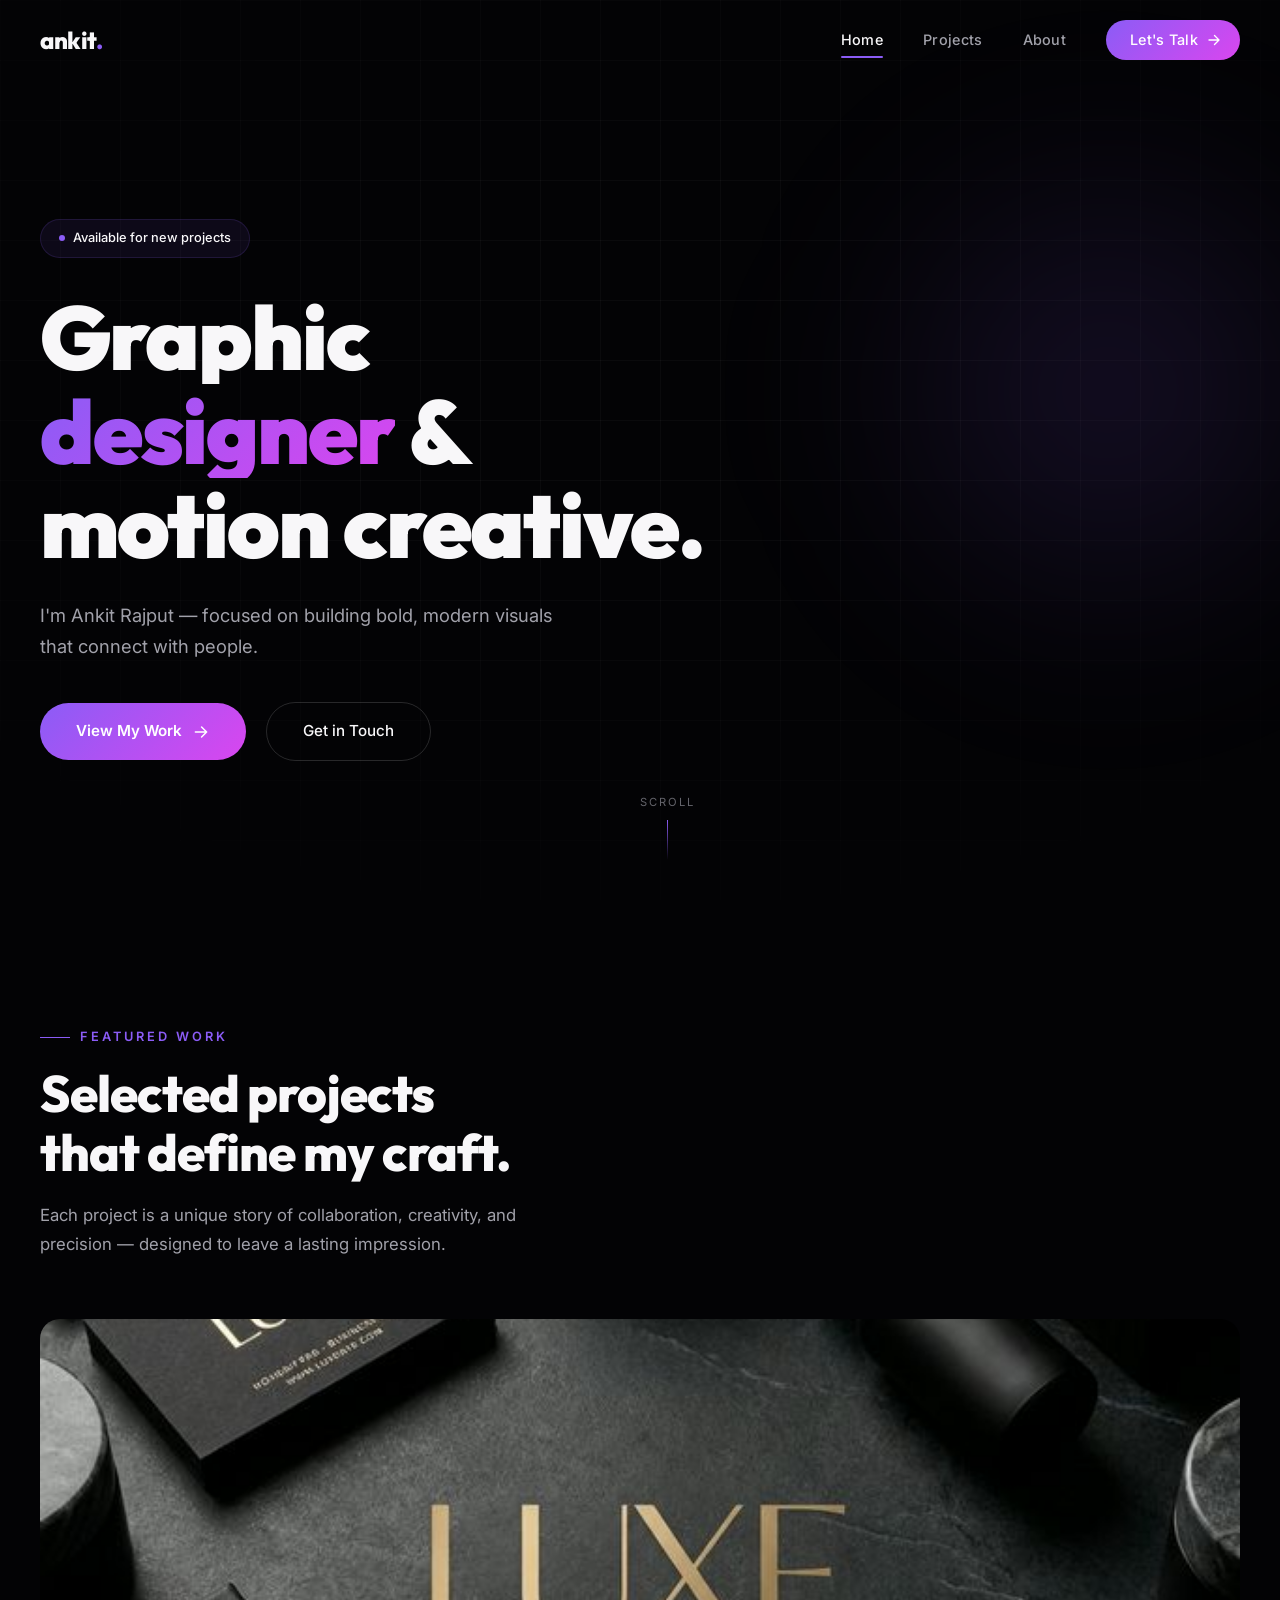
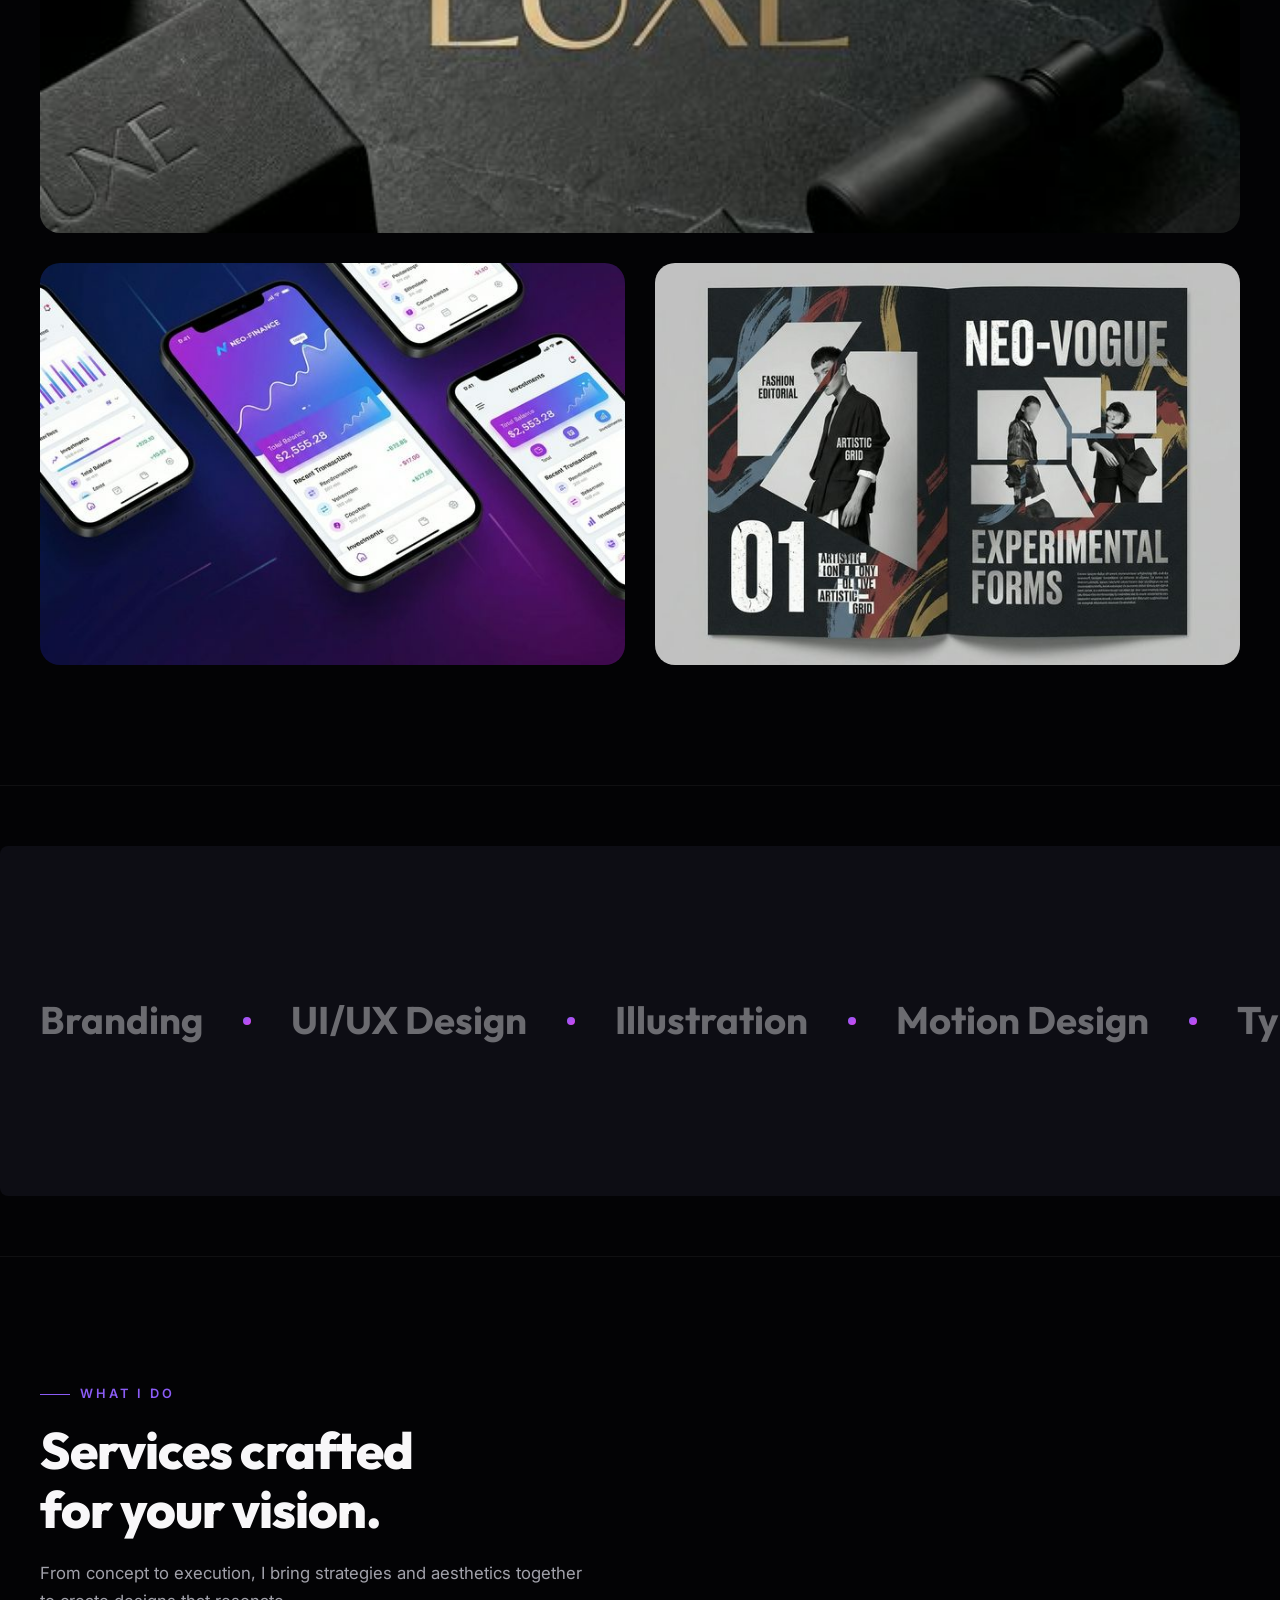
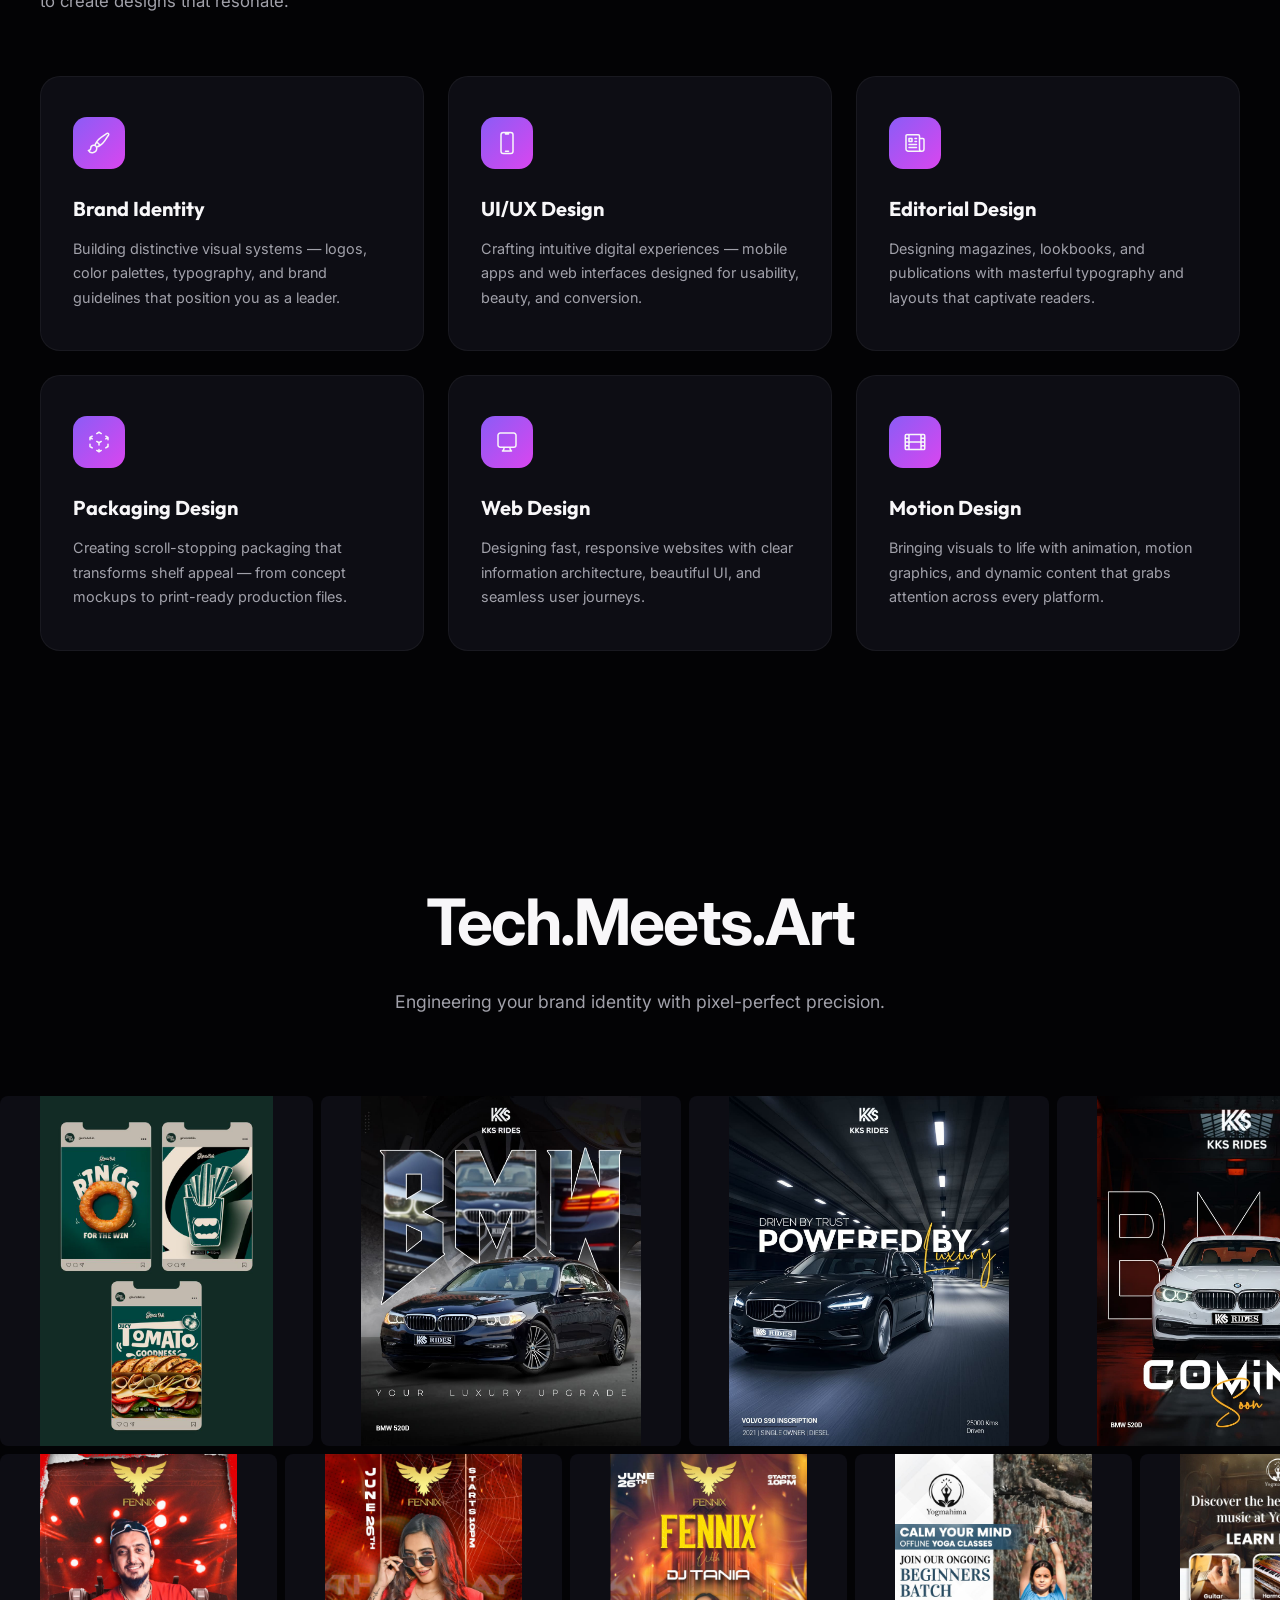
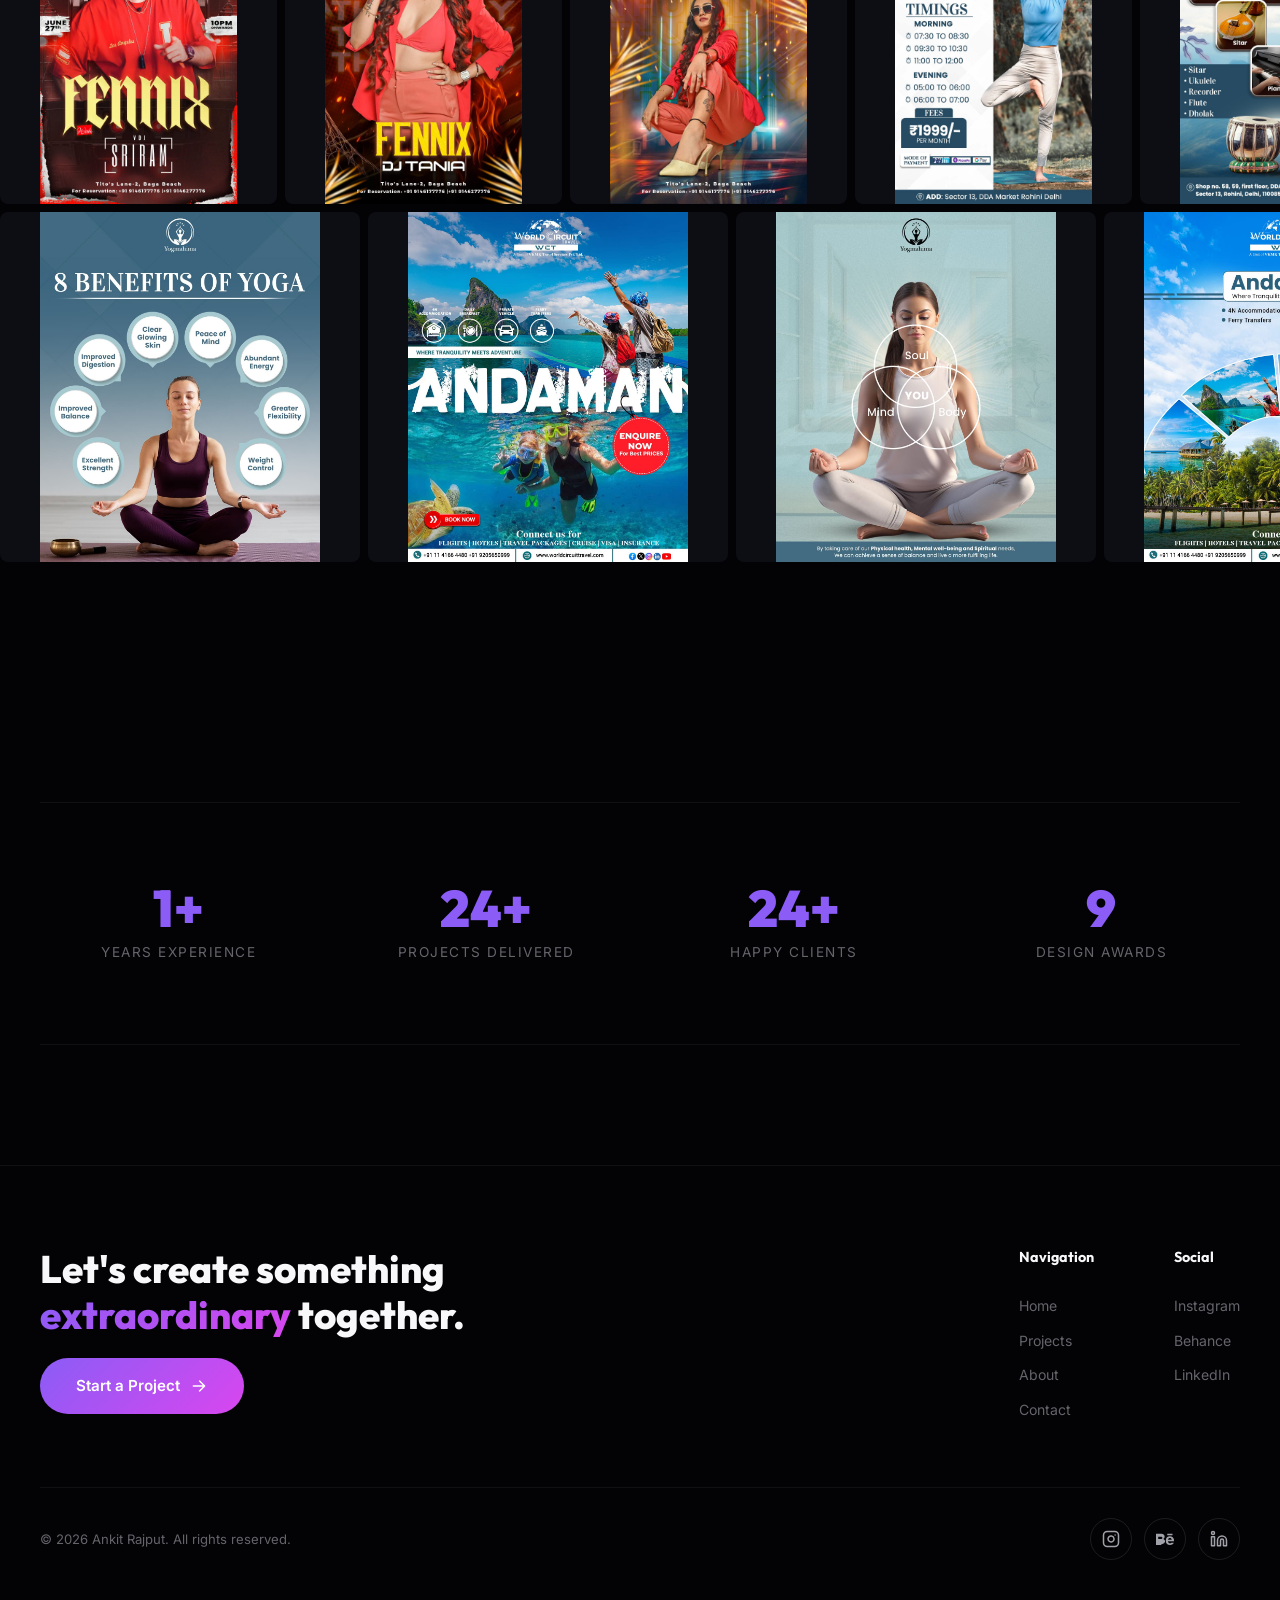
==== commit 131a2975: "Add files via upload" ====
--- a/index.html
+++ b/index.html
@@ -1,13 +1,17 @@
 <!DOCTYPE html>
 <html lang="en">
+
 <head>
   <meta charset="UTF-8">
   <meta name="viewport" content="width=device-width, initial-scale=1.0">
   <title>Ankit Rajput — Graphic Designer & Motion Creative</title>
-  <meta name="description" content="Ankit Rajput is a graphic designer and motion creative focused on building bold, modern visuals that connect with people.">
-  <link rel="stylesheet" href="css/style.css">
-  <link rel="icon" href="data:image/svg+xml,<svg xmlns='http://www.w3.org/2000/svg' viewBox='0 0 100 100'><text y='80' font-size='80'>✦</text></svg>">
+  <meta name="description"
+    content="Ankit Rajput is a graphic designer and motion creative focused on building bold, modern visuals that connect with people.">
+  <link rel="stylesheet" href="css/style.css?v=8">
+  <link rel="icon"
+    href="data:image/svg+xml,<svg xmlns='http://www.w3.org/2000/svg' viewBox='0 0 100 100'><text y='80' font-size='80'>✦</text></svg>">
 </head>
+
 <body>
 
   <!-- Page Transition Overlay -->
@@ -23,7 +27,10 @@
         <a href="about.html">About</a>
         <a href="contact.html" class="nav-cta">
           Let's Talk
-          <svg xmlns="http://www.w3.org/2000/svg" fill="none" viewBox="0 0 24 24" stroke-width="2" stroke="currentColor"><path stroke-linecap="round" stroke-linejoin="round" d="M4.5 12h15m0 0l-6.75-6.75M19.5 12l-6.75 6.75"/></svg>
+          <svg xmlns="http://www.w3.org/2000/svg" fill="none" viewBox="0 0 24 24" stroke-width="2"
+            stroke="currentColor">
+            <path stroke-linecap="round" stroke-linejoin="round" d="M4.5 12h15m0 0l-6.75-6.75M19.5 12l-6.75 6.75" />
+          </svg>
         </a>
       </div>
       <div class="hamburger">
@@ -63,7 +70,10 @@
         <div class="hero-actions">
           <a href="projects.html" class="btn-primary">
             View My Work
-            <svg xmlns="http://www.w3.org/2000/svg" fill="none" viewBox="0 0 24 24" stroke-width="2" stroke="currentColor"><path stroke-linecap="round" stroke-linejoin="round" d="M4.5 12h15m0 0l-6.75-6.75M19.5 12l-6.75 6.75"/></svg>
+            <svg xmlns="http://www.w3.org/2000/svg" fill="none" viewBox="0 0 24 24" stroke-width="2"
+              stroke="currentColor">
+              <path stroke-linecap="round" stroke-linejoin="round" d="M4.5 12h15m0 0l-6.75-6.75M19.5 12l-6.75 6.75" />
+            </svg>
           </a>
           <a href="contact.html" class="btn-secondary">Get in Touch</a>
         </div>
@@ -81,7 +91,8 @@
       <div class="reveal">
         <span class="section-label">Featured Work</span>
         <h2 class="section-title">Selected projects<br>that define my craft.</h2>
-        <p class="section-subtitle">Each project is a unique story of collaboration, creativity, and precision — designed to leave a lasting impression.</p>
+        <p class="section-subtitle">Each project is a unique story of collaboration, creativity, and precision —
+          designed to leave a lasting impression.</p>
       </div>
       <div class="featured-grid stagger-children">
         <a href="projects.html" class="project-card reveal">
@@ -92,7 +103,10 @@
             <p class="project-card-year">2024</p>
           </div>
           <div class="project-card-arrow">
-            <svg xmlns="http://www.w3.org/2000/svg" fill="none" viewBox="0 0 24 24" stroke-width="2" stroke="currentColor"><path stroke-linecap="round" stroke-linejoin="round" d="M4.5 19.5l15-15m0 0H8.25m11.25 0v11.25"/></svg>
+            <svg xmlns="http://www.w3.org/2000/svg" fill="none" viewBox="0 0 24 24" stroke-width="2"
+              stroke="currentColor">
+              <path stroke-linecap="round" stroke-linejoin="round" d="M4.5 19.5l15-15m0 0H8.25m11.25 0v11.25" />
+            </svg>
           </div>
         </a>
         <a href="projects.html" class="project-card reveal">
@@ -103,7 +117,10 @@
             <p class="project-card-year">2024</p>
           </div>
           <div class="project-card-arrow">
-            <svg xmlns="http://www.w3.org/2000/svg" fill="none" viewBox="0 0 24 24" stroke-width="2" stroke="currentColor"><path stroke-linecap="round" stroke-linejoin="round" d="M4.5 19.5l15-15m0 0H8.25m11.25 0v11.25"/></svg>
+            <svg xmlns="http://www.w3.org/2000/svg" fill="none" viewBox="0 0 24 24" stroke-width="2"
+              stroke="currentColor">
+              <path stroke-linecap="round" stroke-linejoin="round" d="M4.5 19.5l15-15m0 0H8.25m11.25 0v11.25" />
+            </svg>
           </div>
         </a>
         <a href="projects.html" class="project-card reveal">
@@ -114,7 +131,10 @@
             <p class="project-card-year">2023</p>
           </div>
           <div class="project-card-arrow">
-            <svg xmlns="http://www.w3.org/2000/svg" fill="none" viewBox="0 0 24 24" stroke-width="2" stroke="currentColor"><path stroke-linecap="round" stroke-linejoin="round" d="M4.5 19.5l15-15m0 0H8.25m11.25 0v11.25"/></svg>
+            <svg xmlns="http://www.w3.org/2000/svg" fill="none" viewBox="0 0 24 24" stroke-width="2"
+              stroke="currentColor">
+              <path stroke-linecap="round" stroke-linejoin="round" d="M4.5 19.5l15-15m0 0H8.25m11.25 0v11.25" />
+            </svg>
           </div>
         </a>
       </div>
@@ -125,24 +145,40 @@
   <section class="marquee-section">
     <div class="marquee-track">
       <div class="marquee-item">
-        <span>Branding</span><div class="dot-sep"></div>
-        <span>UI/UX Design</span><div class="dot-sep"></div>
-        <span>Illustration</span><div class="dot-sep"></div>
-        <span>Motion Design</span><div class="dot-sep"></div>
-        <span>Typography</span><div class="dot-sep"></div>
-        <span>Packaging</span><div class="dot-sep"></div>
-        <span>Web Design</span><div class="dot-sep"></div>
-        <span>Art Direction</span><div class="dot-sep"></div>
+        <span>Branding</span>
+        <div class="dot-sep"></div>
+        <span>UI/UX Design</span>
+        <div class="dot-sep"></div>
+        <span>Illustration</span>
+        <div class="dot-sep"></div>
+        <span>Motion Design</span>
+        <div class="dot-sep"></div>
+        <span>Typography</span>
+        <div class="dot-sep"></div>
+        <span>Packaging</span>
+        <div class="dot-sep"></div>
+        <span>Web Design</span>
+        <div class="dot-sep"></div>
+        <span>Art Direction</span>
+        <div class="dot-sep"></div>
       </div>
       <div class="marquee-item">
-        <span>Branding</span><div class="dot-sep"></div>
-        <span>UI/UX Design</span><div class="dot-sep"></div>
-        <span>Illustration</span><div class="dot-sep"></div>
-        <span>Motion Design</span><div class="dot-sep"></div>
-        <span>Typography</span><div class="dot-sep"></div>
-        <span>Packaging</span><div class="dot-sep"></div>
-        <span>Web Design</span><div class="dot-sep"></div>
-        <span>Art Direction</span><div class="dot-sep"></div>
+        <span>Branding</span>
+        <div class="dot-sep"></div>
+        <span>UI/UX Design</span>
+        <div class="dot-sep"></div>
+        <span>Illustration</span>
+        <div class="dot-sep"></div>
+        <span>Motion Design</span>
+        <div class="dot-sep"></div>
+        <span>Typography</span>
+        <div class="dot-sep"></div>
+        <span>Packaging</span>
+        <div class="dot-sep"></div>
+        <span>Web Design</span>
+        <div class="dot-sep"></div>
+        <span>Art Direction</span>
+        <div class="dot-sep"></div>
       </div>
     </div>
   </section>
@@ -153,51 +189,223 @@
       <div class="reveal">
         <span class="section-label">What I Do</span>
         <h2 class="section-title">Services crafted<br>for your vision.</h2>
-        <p class="section-subtitle">From concept to execution, I bring strategies and aesthetics together to create designs that resonate.</p>
+        <p class="section-subtitle">From concept to execution, I bring strategies and aesthetics together to create
+          designs that resonate.</p>
       </div>
       <div class="services-grid stagger-children">
         <div class="service-card">
           <div class="service-icon">
-            <svg xmlns="http://www.w3.org/2000/svg" fill="none" viewBox="0 0 24 24" stroke-width="1.5" stroke="currentColor"><path stroke-linecap="round" stroke-linejoin="round" d="M9.53 16.122a3 3 0 00-5.78 1.128 2.25 2.25 0 01-2.4 2.245 4.5 4.5 0 008.4-2.245c0-.399-.078-.78-.22-1.128zm0 0a15.998 15.998 0 003.388-1.62m-5.043-.025a15.994 15.994 0 011.622-3.395m3.42 3.42a15.995 15.995 0 004.764-4.648l3.876-5.814a1.151 1.151 0 00-1.597-1.597L14.146 6.32a15.996 15.996 0 00-4.649 4.763m3.42 3.42a6.776 6.776 0 00-3.42-3.42"/></svg>
+            <svg xmlns="http://www.w3.org/2000/svg" fill="none" viewBox="0 0 24 24" stroke-width="1.5"
+              stroke="currentColor">
+              <path stroke-linecap="round" stroke-linejoin="round"
+                d="M9.53 16.122a3 3 0 00-5.78 1.128 2.25 2.25 0 01-2.4 2.245 4.5 4.5 0 008.4-2.245c0-.399-.078-.78-.22-1.128zm0 0a15.998 15.998 0 003.388-1.62m-5.043-.025a15.994 15.994 0 011.622-3.395m3.42 3.42a15.995 15.995 0 004.764-4.648l3.876-5.814a1.151 1.151 0 00-1.597-1.597L14.146 6.32a15.996 15.996 0 00-4.649 4.763m3.42 3.42a6.776 6.776 0 00-3.42-3.42" />
+            </svg>
           </div>
           <h3>Brand Identity</h3>
-          <p>Building distinctive visual systems — logos, color palettes, typography, and brand guidelines that position you as a leader.</p>
+          <p>Building distinctive visual systems — logos, color palettes, typography, and brand guidelines that position
+            you as a leader.</p>
         </div>
         <div class="service-card">
           <div class="service-icon">
-            <svg xmlns="http://www.w3.org/2000/svg" fill="none" viewBox="0 0 24 24" stroke-width="1.5" stroke="currentColor"><path stroke-linecap="round" stroke-linejoin="round" d="M10.5 1.5H8.25A2.25 2.25 0 006 3.75v16.5a2.25 2.25 0 002.25 2.25h7.5A2.25 2.25 0 0018 20.25V3.75a2.25 2.25 0 00-2.25-2.25H13.5m-3 0V3h3V1.5m-3 0h3m-3 18.75h3"/></svg>
+            <svg xmlns="http://www.w3.org/2000/svg" fill="none" viewBox="0 0 24 24" stroke-width="1.5"
+              stroke="currentColor">
+              <path stroke-linecap="round" stroke-linejoin="round"
+                d="M10.5 1.5H8.25A2.25 2.25 0 006 3.75v16.5a2.25 2.25 0 002.25 2.25h7.5A2.25 2.25 0 0018 20.25V3.75a2.25 2.25 0 00-2.25-2.25H13.5m-3 0V3h3V1.5m-3 0h3m-3 18.75h3" />
+            </svg>
           </div>
           <h3>UI/UX Design</h3>
-          <p>Crafting intuitive digital experiences — mobile apps and web interfaces designed for usability, beauty, and conversion.</p>
+          <p>Crafting intuitive digital experiences — mobile apps and web interfaces designed for usability, beauty, and
+            conversion.</p>
         </div>
         <div class="service-card">
           <div class="service-icon">
-            <svg xmlns="http://www.w3.org/2000/svg" fill="none" viewBox="0 0 24 24" stroke-width="1.5" stroke="currentColor"><path stroke-linecap="round" stroke-linejoin="round" d="M12 7.5h1.5m-1.5 3h1.5m-7.5 3h7.5m-7.5 3h7.5m3-9h3.375c.621 0 1.125.504 1.125 1.125V18a2.25 2.25 0 01-2.25 2.25M16.5 7.5V18a2.25 2.25 0 002.25 2.25M16.5 7.5V4.875c0-.621-.504-1.125-1.125-1.125H4.125C3.504 3.75 3 4.254 3 4.875V18a2.25 2.25 0 002.25 2.25h13.5M6 7.5h3v3H6v-3z"/></svg>
+            <svg xmlns="http://www.w3.org/2000/svg" fill="none" viewBox="0 0 24 24" stroke-width="1.5"
+              stroke="currentColor">
+              <path stroke-linecap="round" stroke-linejoin="round"
+                d="M12 7.5h1.5m-1.5 3h1.5m-7.5 3h7.5m-7.5 3h7.5m3-9h3.375c.621 0 1.125.504 1.125 1.125V18a2.25 2.25 0 01-2.25 2.25M16.5 7.5V18a2.25 2.25 0 002.25 2.25M16.5 7.5V4.875c0-.621-.504-1.125-1.125-1.125H4.125C3.504 3.75 3 4.254 3 4.875V18a2.25 2.25 0 002.25 2.25h13.5M6 7.5h3v3H6v-3z" />
+            </svg>
           </div>
           <h3>Editorial Design</h3>
-          <p>Designing magazines, lookbooks, and publications with masterful typography and layouts that captivate readers.</p>
+          <p>Designing magazines, lookbooks, and publications with masterful typography and layouts that captivate
+            readers.</p>
         </div>
         <div class="service-card">
           <div class="service-icon">
-            <svg xmlns="http://www.w3.org/2000/svg" fill="none" viewBox="0 0 24 24" stroke-width="1.5" stroke="currentColor"><path stroke-linecap="round" stroke-linejoin="round" d="M21 7.5l-2.25-1.313M21 7.5v2.25m0-2.25l-2.25 1.313M3 7.5l2.25-1.313M3 7.5l2.25 1.313M3 7.5v2.25m9 3l2.25-1.313M12 12.75l-2.25-1.313M12 12.75V15m0 6.75l2.25-1.313M12 21.75V19.5m0 2.25l-2.25-1.313m0-16.875L12 2.25l2.25 1.313M21 14.25v2.25l-2.25 1.313m-13.5 0L3 16.5v-2.25"/></svg>
+            <svg xmlns="http://www.w3.org/2000/svg" fill="none" viewBox="0 0 24 24" stroke-width="1.5"
+              stroke="currentColor">
+              <path stroke-linecap="round" stroke-linejoin="round"
+                d="M21 7.5l-2.25-1.313M21 7.5v2.25m0-2.25l-2.25 1.313M3 7.5l2.25-1.313M3 7.5l2.25 1.313M3 7.5v2.25m9 3l2.25-1.313M12 12.75l-2.25-1.313M12 12.75V15m0 6.75l2.25-1.313M12 21.75V19.5m0 2.25l-2.25-1.313m0-16.875L12 2.25l2.25 1.313M21 14.25v2.25l-2.25 1.313m-13.5 0L3 16.5v-2.25" />
+            </svg>
           </div>
           <h3>Packaging Design</h3>
-          <p>Creating scroll-stopping packaging that transforms shelf appeal — from concept mockups to print-ready production files.</p>
+          <p>Creating scroll-stopping packaging that transforms shelf appeal — from concept mockups to print-ready
+            production files.</p>
         </div>
         <div class="service-card">
           <div class="service-icon">
-            <svg xmlns="http://www.w3.org/2000/svg" fill="none" viewBox="0 0 24 24" stroke-width="1.5" stroke="currentColor"><path stroke-linecap="round" stroke-linejoin="round" d="M9 17.25v1.007a3 3 0 01-.879 2.122L7.5 21h9l-.621-.621A3 3 0 0115 18.257V17.25m6-12V15a2.25 2.25 0 01-2.25 2.25H5.25A2.25 2.25 0 013 15V5.25A2.25 2.25 0 015.25 3h13.5A2.25 2.25 0 0121 5.25z"/></svg>
+            <svg xmlns="http://www.w3.org/2000/svg" fill="none" viewBox="0 0 24 24" stroke-width="1.5"
+              stroke="currentColor">
+              <path stroke-linecap="round" stroke-linejoin="round"
+                d="M9 17.25v1.007a3 3 0 01-.879 2.122L7.5 21h9l-.621-.621A3 3 0 0115 18.257V17.25m6-12V15a2.25 2.25 0 01-2.25 2.25H5.25A2.25 2.25 0 013 15V5.25A2.25 2.25 0 015.25 3h13.5A2.25 2.25 0 0121 5.25z" />
+            </svg>
           </div>
           <h3>Web Design</h3>
-          <p>Designing fast, responsive websites with clear information architecture, beautiful UI, and seamless user journeys.</p>
+          <p>Designing fast, responsive websites with clear information architecture, beautiful UI, and seamless user
+            journeys.</p>
         </div>
         <div class="service-card">
           <div class="service-icon">
-            <svg xmlns="http://www.w3.org/2000/svg" fill="none" viewBox="0 0 24 24" stroke-width="1.5" stroke="currentColor"><path stroke-linecap="round" stroke-linejoin="round" d="M3.375 19.5h17.25m-17.25 0a1.125 1.125 0 01-1.125-1.125M3.375 19.5h1.5C5.496 19.5 6 18.996 6 18.375m-3.75 0V5.625m0 12.75v-1.5c0-.621.504-1.125 1.125-1.125m18.375 2.625V5.625m0 12.75c0 .621-.504 1.125-1.125 1.125m1.125-1.125v-1.5c0-.621-.504-1.125-1.125-1.125m0 3.75h-1.5A1.125 1.125 0 0118 18.375M20.625 4.5H3.375m17.25 0c.621 0 1.125.504 1.125 1.125M20.625 4.5h-1.5C18.504 4.5 18 5.004 18 5.625m3.75 0v1.5c0 .621-.504 1.125-1.125 1.125M3.375 4.5c-.621 0-1.125.504-1.125 1.125M3.375 4.5h1.5C5.496 4.5 6 5.004 6 5.625m-3.75 0v1.5c0 .621.504 1.125 1.125 1.125m0 0h1.5m-1.5 0c-.621 0-1.125.504-1.125 1.125v1.5c0 .621.504 1.125 1.125 1.125m1.5-3.75C5.496 8.25 6 7.746 6 7.125v-1.5M4.875 8.25C5.496 8.25 6 8.754 6 9.375v1.5m0-5.25v5.25m0-5.25C6 5.004 6.504 4.5 7.125 4.5h9.75c.621 0 1.125.504 1.125 1.125m1.125 2.625h1.5m-1.5 0A1.125 1.125 0 0118 7.125v-1.5m1.125 2.625c-.621 0-1.125.504-1.125 1.125v1.5m2.625-2.625c.621 0 1.125.504 1.125 1.125v1.5c0 .621-.504 1.125-1.125 1.125M18 5.625v5.25M7.125 12h9.75m-9.75 0A1.125 1.125 0 016 10.875M7.125 12C6.504 12 6 12.504 6 13.125m0-2.25c0 .621.504 1.125 1.125 1.125M18 10.875c0 .621-.504 1.125-1.125 1.125M18 10.875c0 .621.504 1.125 1.125 1.125m-2.25 0c.621 0 1.125.504 1.125 1.125m-12 5.25v-5.25m0 5.25c0 .621.504 1.125 1.125 1.125h9.75c.621 0 1.125-.504 1.125-1.125m-12 0v-1.5c0-.621-.504-1.125-1.125-1.125M18 18.375v-5.25m0 5.25v-1.5c0-.621.504-1.125 1.125-1.125M18 13.125v1.5c0 .621.504 1.125 1.125 1.125M18 13.125c0-.621.504-1.125 1.125-1.125M6 13.125v1.5c0 .621-.504 1.125-1.125 1.125M6 13.125C6 12.504 5.496 12 4.875 12m-1.5 0h1.5m-1.5 0c-.621 0-1.125.504-1.125 1.125v1.5c0 .621.504 1.125 1.125 1.125M19.125 12h1.5m0 0c.621 0 1.125.504 1.125 1.125v1.5c0 .621-.504 1.125-1.125 1.125m-17.25 0h1.5m14.25 0h1.5"/></svg>
+            <svg xmlns="http://www.w3.org/2000/svg" fill="none" viewBox="0 0 24 24" stroke-width="1.5"
+              stroke="currentColor">
+              <path stroke-linecap="round" stroke-linejoin="round"
+                d="M3.375 19.5h17.25m-17.25 0a1.125 1.125 0 01-1.125-1.125M3.375 19.5h1.5C5.496 19.5 6 18.996 6 18.375m-3.75 0V5.625m0 12.75v-1.5c0-.621.504-1.125 1.125-1.125m18.375 2.625V5.625m0 12.75c0 .621-.504 1.125-1.125 1.125m1.125-1.125v-1.5c0-.621-.504-1.125-1.125-1.125m0 3.75h-1.5A1.125 1.125 0 0118 18.375M20.625 4.5H3.375m17.25 0c.621 0 1.125.504 1.125 1.125M20.625 4.5h-1.5C18.504 4.5 18 5.004 18 5.625m3.75 0v1.5c0 .621-.504 1.125-1.125 1.125M3.375 4.5c-.621 0-1.125.504-1.125 1.125M3.375 4.5h1.5C5.496 4.5 6 5.004 6 5.625m-3.75 0v1.5c0 .621.504 1.125 1.125 1.125m0 0h1.5m-1.5 0c-.621 0-1.125.504-1.125 1.125v1.5c0 .621.504 1.125 1.125 1.125m1.5-3.75C5.496 8.25 6 7.746 6 7.125v-1.5M4.875 8.25C5.496 8.25 6 8.754 6 9.375v1.5m0-5.25v5.25m0-5.25C6 5.004 6.504 4.5 7.125 4.5h9.75c.621 0 1.125.504 1.125 1.125m1.125 2.625h1.5m-1.5 0A1.125 1.125 0 0118 7.125v-1.5m1.125 2.625c-.621 0-1.125.504-1.125 1.125v1.5m2.625-2.625c.621 0 1.125.504 1.125 1.125v1.5c0 .621-.504 1.125-1.125 1.125M18 5.625v5.25M7.125 12h9.75m-9.75 0A1.125 1.125 0 016 10.875M7.125 12C6.504 12 6 12.504 6 13.125m0-2.25c0 .621.504 1.125 1.125 1.125M18 10.875c0 .621-.504 1.125-1.125 1.125M18 10.875c0 .621.504 1.125 1.125 1.125m-2.25 0c.621 0 1.125.504 1.125 1.125m-12 5.25v-5.25m0 5.25c0 .621.504 1.125 1.125 1.125h9.75c.621 0 1.125-.504 1.125-1.125m-12 0v-1.5c0-.621-.504-1.125-1.125-1.125M18 18.375v-5.25m0 5.25v-1.5c0-.621.504-1.125 1.125-1.125M18 13.125v1.5c0 .621.504 1.125 1.125 1.125M18 13.125c0-.621.504-1.125 1.125-1.125M6 13.125v1.5c0 .621-.504 1.125-1.125 1.125M6 13.125C6 12.504 5.496 12 4.875 12m-1.5 0h1.5m-1.5 0c-.621 0-1.125.504-1.125 1.125v1.5c0 .621.504 1.125 1.125 1.125M19.125 12h1.5m0 0c.621 0 1.125.504 1.125 1.125v1.5c0 .621-.504 1.125-1.125 1.125m-17.25 0h1.5m14.25 0h1.5" />
+            </svg>
           </div>
           <h3>Motion Design</h3>
-          <p>Bringing visuals to life with animation, motion graphics, and dynamic content that grabs attention across every platform.</p>
-        </div>
+          <p>Bringing visuals to life with animation, motion graphics, and dynamic content that grabs attention across
+            every platform.</p>
+        </div>
+      </div>
+    </div>
+  </section>
+
+  <!-- Tech Meets Art Section -->
+  <section class="tech-art-section">
+    <div class="container">
+      <div class="tech-art-header reveal">
+        <h2 class="tech-art-title">Tech.Meets.Art</h2>
+        <p class="tech-art-subtitle">Engineering your brand identity with <span
+            class="highlight-pixel">pixel</span>-perfect precis<span class="highlight-ion">ion</span>.</p>
+      </div>
+    </div>
+
+    <div class="marquee-container">
+      <!-- Row 1 -->
+      <div class="marquee-row marquee-row-1">
+        <!-- Set 1 -->
+        <div class="marquee-item post-item"><img src="assets/images/tech-art/Instagram-Post-for-Ginos-Deli.jpeg" alt="">
+        </div>
+        <div class="marquee-item post-item"><img src="assets/images/tech-art/Post-13-1.jpg" alt=""></div>
+        <div class="marquee-item post-item"><img src="assets/images/tech-art/Post15.jpg" alt=""></div>
+        <div class="marquee-item post-item"><img src="assets/images/tech-art/Post36.jpg" alt=""></div>
+        <div class="marquee-item post-item"><img src="assets/images/tech-art/Post46.jpg" alt=""></div>
+        <div class="marquee-item post-item"><img src="assets/images/tech-art/Post58.jpg" alt=""></div>
+        <div class="marquee-item post-item"><img src="assets/images/tech-art/Post60.jpg" alt=""></div>
+        <div class="marquee-item post-item"><img src="assets/images/tech-art/Post62.jpg" alt=""></div>
+        <div class="marquee-item post-item"><img src="assets/images/tech-art/Post67.jpg" alt=""></div>
+        <div class="marquee-item post-item"><img src="assets/images/tech-art/Post68.jpg" alt=""></div>
+        <div class="marquee-item post-item"><img src="assets/images/tech-art/Post69.jpg" alt=""></div>
+        <div class="marquee-item post-item"><img src="assets/images/tech-art/Post71.jpg" alt=""></div>
+        <div class="marquee-item post-item"><img src="assets/images/tech-art/Post_12.jpg" alt=""></div>
+        <div class="marquee-item post-item"><img src="assets/images/tech-art/Post_15-1.jpg" alt=""></div>
+        <div class="marquee-item post-item"><img src="assets/images/tech-art/Post_17.jpg" alt=""></div>
+        <div class="marquee-item post-item"><img src="assets/images/tech-art/Post_19.jpg" alt=""></div>
+        <div class="marquee-item post-item"><img src="assets/images/tech-art/Post_23.jpg" alt=""></div>
+        <div class="marquee-item post-item"><img src="assets/images/tech-art/post_29.jpg" alt=""></div>
+        <!-- Set 2 -->
+        <div class="marquee-item post-item"><img src="assets/images/tech-art/Instagram-Post-for-Ginos-Deli.jpeg" alt="">
+        </div>
+        <div class="marquee-item post-item"><img src="assets/images/tech-art/Post-13-1.jpg" alt=""></div>
+        <div class="marquee-item post-item"><img src="assets/images/tech-art/Post15.jpg" alt=""></div>
+        <div class="marquee-item post-item"><img src="assets/images/tech-art/Post36.jpg" alt=""></div>
+        <div class="marquee-item post-item"><img src="assets/images/tech-art/Post46.jpg" alt=""></div>
+        <div class="marquee-item post-item"><img src="assets/images/tech-art/Post58.jpg" alt=""></div>
+        <div class="marquee-item post-item"><img src="assets/images/tech-art/Post60.jpg" alt=""></div>
+        <div class="marquee-item post-item"><img src="assets/images/tech-art/Post62.jpg" alt=""></div>
+        <div class="marquee-item post-item"><img src="assets/images/tech-art/Post67.jpg" alt=""></div>
+        <div class="marquee-item post-item"><img src="assets/images/tech-art/Post68.jpg" alt=""></div>
+        <div class="marquee-item post-item"><img src="assets/images/tech-art/Post69.jpg" alt=""></div>
+        <div class="marquee-item post-item"><img src="assets/images/tech-art/Post71.jpg" alt=""></div>
+        <div class="marquee-item post-item"><img src="assets/images/tech-art/Post_12.jpg" alt=""></div>
+        <div class="marquee-item post-item"><img src="assets/images/tech-art/Post_15-1.jpg" alt=""></div>
+        <div class="marquee-item post-item"><img src="assets/images/tech-art/Post_17.jpg" alt=""></div>
+        <div class="marquee-item post-item"><img src="assets/images/tech-art/Post_19.jpg" alt=""></div>
+        <div class="marquee-item post-item"><img src="assets/images/tech-art/Post_23.jpg" alt=""></div>
+        <div class="marquee-item post-item"><img src="assets/images/tech-art/post_29.jpg" alt=""></div>
+      </div>
+
+      <!-- Row 2 -->
+      <div class="marquee-row marquee-row-2">
+        <!-- Set 1 -->
+        <div class="marquee-item reel-item"><img src="assets/images/tech-art/DJ-Sriram.jpg" alt=""></div>
+        <div class="marquee-item reel-item"><img src="assets/images/tech-art/DJ-Taniya-2.jpg" alt=""></div>
+        <div class="marquee-item reel-item"><img src="assets/images/tech-art/DJ-Taniya.jpg" alt=""></div>
+        <div class="marquee-item reel-item"><img src="assets/images/tech-art/Post_1.jpg.jpg" alt=""></div>
+        <div class="marquee-item reel-item"><img src="assets/images/tech-art/Post_3-1.jpg" alt=""></div>
+        <div class="marquee-item reel-item"><img src="assets/images/tech-art/Post_36-2.jpg" alt=""></div>
+        <div class="marquee-item reel-item"><img src="assets/images/tech-art/Post_38-1.jpg" alt=""></div>
+        <div class="marquee-item reel-item"><img src="assets/images/tech-art/Post_5.jpg" alt=""></div>
+        <div class="marquee-item reel-item"><img src="assets/images/tech-art/Post_8.jpg" alt=""></div>
+        <div class="marquee-item reel-item"><img src="assets/images/tech-art/Post_9.jpg" alt=""></div>
+        <div class="marquee-item reel-item"><img src="assets/images/tech-art/Story_11.jpg" alt=""></div>
+        <div class="marquee-item reel-item"><img src="assets/images/tech-art/Story_16.jpg" alt=""></div>
+        <div class="marquee-item reel-item"><img src="assets/images/tech-art/story_18.jpg" alt=""></div>
+        <div class="marquee-item reel-item"><img src="assets/images/tech-art/story_19.jpg" alt=""></div>
+        <div class="marquee-item reel-item"><img src="assets/images/tech-art/story_20.jpg" alt=""></div>
+        <div class="marquee-item reel-item"><img src="assets/images/tech-art/Story_21.jpg" alt=""></div>
+        <div class="marquee-item reel-item"><img src="assets/images/tech-art/Story_22.jpg" alt=""></div>
+        <div class="marquee-item reel-item"><img src="assets/images/tech-art/Story_26.jpg" alt=""></div>
+        <div class="marquee-item reel-item"><img src="assets/images/tech-art/Story_27.jpg" alt=""></div>
+        <!-- Set 2 -->
+        <div class="marquee-item reel-item"><img src="assets/images/tech-art/DJ-Sriram.jpg" alt=""></div>
+        <div class="marquee-item reel-item"><img src="assets/images/tech-art/DJ-Taniya-2.jpg" alt=""></div>
+        <div class="marquee-item reel-item"><img src="assets/images/tech-art/DJ-Taniya.jpg" alt=""></div>
+        <div class="marquee-item reel-item"><img src="assets/images/tech-art/Post_1.jpg.jpg" alt=""></div>
+        <div class="marquee-item reel-item"><img src="assets/images/tech-art/Post_3-1.jpg" alt=""></div>
+        <div class="marquee-item reel-item"><img src="assets/images/tech-art/Post_36-2.jpg" alt=""></div>
+        <div class="marquee-item reel-item"><img src="assets/images/tech-art/Post_38-1.jpg" alt=""></div>
+        <div class="marquee-item reel-item"><img src="assets/images/tech-art/Post_5.jpg" alt=""></div>
+        <div class="marquee-item reel-item"><img src="assets/images/tech-art/Post_8.jpg" alt=""></div>
+        <div class="marquee-item reel-item"><img src="assets/images/tech-art/Post_9.jpg" alt=""></div>
+        <div class="marquee-item reel-item"><img src="assets/images/tech-art/Story_11.jpg" alt=""></div>
+        <div class="marquee-item reel-item"><img src="assets/images/tech-art/Story_16.jpg" alt=""></div>
+        <div class="marquee-item reel-item"><img src="assets/images/tech-art/story_18.jpg" alt=""></div>
+        <div class="marquee-item reel-item"><img src="assets/images/tech-art/story_19.jpg" alt=""></div>
+        <div class="marquee-item reel-item"><img src="assets/images/tech-art/story_20.jpg" alt=""></div>
+        <div class="marquee-item reel-item"><img src="assets/images/tech-art/Story_21.jpg" alt=""></div>
+        <div class="marquee-item reel-item"><img src="assets/images/tech-art/Story_22.jpg" alt=""></div>
+        <div class="marquee-item reel-item"><img src="assets/images/tech-art/Story_26.jpg" alt=""></div>
+        <div class="marquee-item reel-item"><img src="assets/images/tech-art/Story_27.jpg" alt=""></div>
+      </div>
+
+      <!-- Row 3 -->
+      <div class="marquee-row marquee-row-3">
+        <!-- Set 1 -->
+        <div class="marquee-item post-item"><img src="assets/images/tech-art/Post_31.jpg" alt=""></div>
+        <div class="marquee-item post-item"><img src="assets/images/tech-art/Post_33-1.jpg" alt=""></div>
+        <div class="marquee-item post-item"><img src="assets/images/tech-art/Post_34-1.jpg" alt=""></div>
+        <div class="marquee-item post-item"><img src="assets/images/tech-art/Post_36-1.jpg" alt=""></div>
+        <div class="marquee-item post-item"><img src="assets/images/tech-art/Post_37.jpg" alt=""></div>
+        <div class="marquee-item post-item"><img src="assets/images/tech-art/Post_38.jpg" alt=""></div>
+        <div class="marquee-item post-item"><img src="assets/images/tech-art/Post_39.jpg" alt=""></div>
+        <div class="marquee-item post-item"><img src="assets/images/tech-art/Post_4.jpg" alt=""></div>
+        <div class="marquee-item post-item"><img src="assets/images/tech-art/Post_40-1.jpg" alt=""></div>
+        <div class="marquee-item post-item"><img src="assets/images/tech-art/Post_42-1.png" alt=""></div>
+        <div class="marquee-item post-item"><img src="assets/images/tech-art/Post_44.jpg" alt=""></div>
+        <div class="marquee-item post-item"><img src="assets/images/tech-art/Post_46-1.jpg" alt=""></div>
+        <div class="marquee-item post-item"><img src="assets/images/tech-art/Post_49-1.jpg" alt=""></div>
+        <div class="marquee-item post-item"><img src="assets/images/tech-art/Post_53.jpg" alt=""></div>
+        <div class="marquee-item post-item"><img src="assets/images/tech-art/Post_54.jpg" alt=""></div>
+        <div class="marquee-item post-item"><img src="assets/images/tech-art/Post_56-new.jpg" alt=""></div>
+        <div class="marquee-item post-item"><img src="assets/images/tech-art/Post_57-new.jpg" alt=""></div>
+        <!-- Set 2 -->
+        <div class="marquee-item post-item"><img src="assets/images/tech-art/Post_31.jpg" alt=""></div>
+        <div class="marquee-item post-item"><img src="assets/images/tech-art/Post_33-1.jpg" alt=""></div>
+        <div class="marquee-item post-item"><img src="assets/images/tech-art/Post_34-1.jpg" alt=""></div>
+        <div class="marquee-item post-item"><img src="assets/images/tech-art/Post_36-1.jpg" alt=""></div>
+        <div class="marquee-item post-item"><img src="assets/images/tech-art/Post_37.jpg" alt=""></div>
+        <div class="marquee-item post-item"><img src="assets/images/tech-art/Post_38.jpg" alt=""></div>
+        <div class="marquee-item post-item"><img src="assets/images/tech-art/Post_39.jpg" alt=""></div>
+        <div class="marquee-item post-item"><img src="assets/images/tech-art/Post_4.jpg" alt=""></div>
+        <div class="marquee-item post-item"><img src="assets/images/tech-art/Post_40-1.jpg" alt=""></div>
+        <div class="marquee-item post-item"><img src="assets/images/tech-art/Post_42-1.png" alt=""></div>
+        <div class="marquee-item post-item"><img src="assets/images/tech-art/Post_44.jpg" alt=""></div>
+        <div class="marquee-item post-item"><img src="assets/images/tech-art/Post_46-1.jpg" alt=""></div>
+        <div class="marquee-item post-item"><img src="assets/images/tech-art/Post_49-1.jpg" alt=""></div>
+        <div class="marquee-item post-item"><img src="assets/images/tech-art/Post_53.jpg" alt=""></div>
+        <div class="marquee-item post-item"><img src="assets/images/tech-art/Post_54.jpg" alt=""></div>
+        <div class="marquee-item post-item"><img src="assets/images/tech-art/Post_56-new.jpg" alt=""></div>
+        <div class="marquee-item post-item"><img src="assets/images/tech-art/Post_57-new.jpg" alt=""></div>
       </div>
     </div>
   </section>
@@ -234,7 +442,10 @@
           <h2>Let's create something <span>extraordinary</span> together.</h2>
           <a href="contact.html" class="btn-primary">
             Start a Project
-            <svg xmlns="http://www.w3.org/2000/svg" fill="none" viewBox="0 0 24 24" stroke-width="2" stroke="currentColor"><path stroke-linecap="round" stroke-linejoin="round" d="M4.5 12h15m0 0l-6.75-6.75M19.5 12l-6.75 6.75"/></svg>
+            <svg xmlns="http://www.w3.org/2000/svg" fill="none" viewBox="0 0 24 24" stroke-width="2"
+              stroke="currentColor">
+              <path stroke-linecap="round" stroke-linejoin="round" d="M4.5 12h15m0 0l-6.75-6.75M19.5 12l-6.75 6.75" />
+            </svg>
           </a>
         </div>
         <div class="footer-links-group">
@@ -247,23 +458,40 @@
           </div>
           <div class="footer-col">
             <h4>Social</h4>
-            <a href="https://www.instagram.com/pixcrew_?utm_source=ig_web_button_share_sheet&igsh=ZDNlZDc0MzIxNw==" target="_blank">Instagram</a>
+            <a href="https://www.instagram.com/pixcrew_?utm_source=ig_web_button_share_sheet&igsh=ZDNlZDc0MzIxNw=="
+              target="_blank">Instagram</a>
             <a href="https://www.behance.net/ankitrajput134" target="_blank">Behance</a>
-            <a href="https://www.linkedin.com/in/ankit-rajput-8864b536a?utm_source=share_via&utm_content=profile&utm_medium=member_android" target="_blank">LinkedIn</a>
+            <a href="https://www.linkedin.com/in/ankit-rajput-8864b536a?utm_source=share_via&utm_content=profile&utm_medium=member_android"
+              target="_blank">LinkedIn</a>
           </div>
         </div>
       </div>
       <div class="footer-bottom">
         <p>© 2026 Ankit Rajput. All rights reserved.</p>
         <div class="footer-social">
-          <a href="https://www.instagram.com/pixcrew_?utm_source=ig_web_button_share_sheet&igsh=ZDNlZDc0MzIxNw==" aria-label="Instagram">
-            <svg xmlns="http://www.w3.org/2000/svg" width="18" height="18" viewBox="0 0 24 24" fill="none" stroke="currentColor" stroke-width="2" stroke-linecap="round" stroke-linejoin="round"><rect x="2" y="2" width="20" height="20" rx="5" ry="5"/><path d="M16 11.37A4 4 0 1112.63 8 4 4 0 0116 11.37z"/><line x1="17.5" y1="6.5" x2="17.51" y2="6.5"/></svg>
+          <a href="https://www.instagram.com/pixcrew_?utm_source=ig_web_button_share_sheet&igsh=ZDNlZDc0MzIxNw=="
+            aria-label="Instagram">
+            <svg xmlns="http://www.w3.org/2000/svg" width="18" height="18" viewBox="0 0 24 24" fill="none"
+              stroke="currentColor" stroke-width="2" stroke-linecap="round" stroke-linejoin="round">
+              <rect x="2" y="2" width="20" height="20" rx="5" ry="5" />
+              <path d="M16 11.37A4 4 0 1112.63 8 4 4 0 0116 11.37z" />
+              <line x1="17.5" y1="6.5" x2="17.51" y2="6.5" />
+            </svg>
           </a>
           <a href="https://www.behance.net/ankitrajput134" aria-label="Behance">
-            <svg xmlns="http://www.w3.org/2000/svg" width="18" height="18" viewBox="0 0 24 24" fill="currentColor"><path d="M22 7h-7V5h7v2zm1.726 10c-.442 1.297-2.029 3-5.101 3-3.074 0-5.564-1.729-5.564-5.675 0-3.91 2.325-5.92 5.466-5.92 3.082 0 4.964 1.782 5.375 4.426.078.506.109 1.188.095 2.14H15.97c.13 3.211 3.483 3.312 4.588 2.029h3.168zm-7.686-4h4.965c-.105-1.547-1.136-2.219-2.477-2.219-1.466 0-2.277.768-2.488 2.219zm-9.574 6.988H0V5.021h6.953c5.476.081 5.58 5.444 2.72 6.906 3.461 1.26 3.577 6.053-2.207 7.061zM2.928 8.986v3.164h3.61c1.14 0 1.996-.637 1.996-1.588 0-1.607-1.256-1.576-1.996-1.576H2.928zm3.61 9.017H2.928v-3.832h3.61c1.798 0 2.338.921 2.338 1.852 0 1.947-1.451 1.98-2.338 1.98z"/></svg>
+            <svg xmlns="http://www.w3.org/2000/svg" width="18" height="18" viewBox="0 0 24 24" fill="currentColor">
+              <path
+                d="M22 7h-7V5h7v2zm1.726 10c-.442 1.297-2.029 3-5.101 3-3.074 0-5.564-1.729-5.564-5.675 0-3.91 2.325-5.92 5.466-5.92 3.082 0 4.964 1.782 5.375 4.426.078.506.109 1.188.095 2.14H15.97c.13 3.211 3.483 3.312 4.588 2.029h3.168zm-7.686-4h4.965c-.105-1.547-1.136-2.219-2.477-2.219-1.466 0-2.277.768-2.488 2.219zm-9.574 6.988H0V5.021h6.953c5.476.081 5.58 5.444 2.72 6.906 3.461 1.26 3.577 6.053-2.207 7.061zM2.928 8.986v3.164h3.61c1.14 0 1.996-.637 1.996-1.588 0-1.607-1.256-1.576-1.996-1.576H2.928zm3.61 9.017H2.928v-3.832h3.61c1.798 0 2.338.921 2.338 1.852 0 1.947-1.451 1.98-2.338 1.98z" />
+            </svg>
           </a>
-          <a href="https://www.linkedin.com/in/ankit-rajput-8864b536a?utm_source=share_via&utm_content=profile&utm_medium=member_android" aria-label="LinkedIn">
-            <svg xmlns="http://www.w3.org/2000/svg" width="18" height="18" viewBox="0 0 24 24" fill="none" stroke="currentColor" stroke-width="2" stroke-linecap="round" stroke-linejoin="round"><path d="M16 8a6 6 0 016 6v7h-4v-7a2 2 0 00-4 0v7h-4v-7a6 6 0 016-6z"/><rect x="2" y="9" width="4" height="12"/><circle cx="4" cy="4" r="2"/></svg>
+          <a href="https://www.linkedin.com/in/ankit-rajput-8864b536a?utm_source=share_via&utm_content=profile&utm_medium=member_android"
+            aria-label="LinkedIn">
+            <svg xmlns="http://www.w3.org/2000/svg" width="18" height="18" viewBox="0 0 24 24" fill="none"
+              stroke="currentColor" stroke-width="2" stroke-linecap="round" stroke-linejoin="round">
+              <path d="M16 8a6 6 0 016 6v7h-4v-7a2 2 0 00-4 0v7h-4v-7a6 6 0 016-6z" />
+              <rect x="2" y="9" width="4" height="12" />
+              <circle cx="4" cy="4" r="2" />
+            </svg>
           </a>
         </div>
       </div>
@@ -272,9 +500,12 @@
 
   <!-- Back to Top -->
   <button class="back-to-top" aria-label="Back to top">
-    <svg xmlns="http://www.w3.org/2000/svg" fill="none" viewBox="0 0 24 24" stroke-width="2.5" stroke="currentColor"><path stroke-linecap="round" stroke-linejoin="round" d="M4.5 15.75l7.5-7.5 7.5 7.5"/></svg>
+    <svg xmlns="http://www.w3.org/2000/svg" fill="none" viewBox="0 0 24 24" stroke-width="2.5" stroke="currentColor">
+      <path stroke-linecap="round" stroke-linejoin="round" d="M4.5 15.75l7.5-7.5 7.5 7.5" />
+    </svg>
   </button>
 
   <script src="js/main.js"></script>
 </body>
-</html>
+
+</html>
--- a/css/style.css
+++ b/css/style.css
@@ -1911,4 +1911,104 @@
   .stats-row {
     grid-template-columns: 1fr;
   }
+}
+
+/* --- Tech Meets Art Section --- */
+.tech-art-section {
+  padding: 100px 0;
+  overflow: hidden;
+  background: var(--bg-color);
+  position: relative;
+}
+
+.tech-art-header {
+  text-align: center;
+  margin-bottom: 60px;
+}
+
+.tech-art-title {
+  font-size: clamp(2.5rem, 5vw, 4rem);
+  font-weight: 700;
+  letter-spacing: -0.03em;
+  margin-bottom: 15px;
+}
+
+.tech-art-title .highlight-pixel {
+  color: #00f0ff;
+}
+
+.tech-art-title .highlight-ion {
+  color: #ff0055;
+}
+
+.tech-art-subtitle {
+  color: var(--text-secondary);
+  font-size: 1.1rem;
+  max-width: 600px;
+  margin: 0 auto;
+}
+
+.marquee-container {
+  display: flex;
+  flex-direction: column;
+  gap: 8px;
+  width: 100%;
+  position: relative;
+  overflow: hidden;
+  padding: 20px 0;
+}
+
+.marquee-row {
+  display: flex;
+  width: max-content;
+  gap: 8px;
+}
+
+.marquee-row-1 {
+  animation: scroll-left 40s linear infinite;
+}
+
+.marquee-row-2 {
+  animation: scroll-right 45s linear infinite;
+}
+
+.marquee-row-3 {
+  animation: scroll-left 50s linear infinite;
+}
+
+.marquee-item {
+  height: 350px;
+  width: max-content;
+  border-radius: 8px;
+  overflow: hidden;
+  position: relative;
+  background: var(--bg-card);
+  flex-shrink: 0;
+  display: flex;
+}
+
+.marquee-item img {
+  display: block;
+  height: 100%;
+  width: auto;
+  object-fit: cover;
+  border: none;
+  margin: 0;
+  padding: 0;
+}
+
+@keyframes scroll-left {
+  0% { transform: translateX(0); }
+  100% { transform: translateX(calc(-50% - 4px)); }
+}
+
+@keyframes scroll-right {
+  0% { transform: translateX(calc(-50% - 4px)); }
+  100% { transform: translateX(0); }
+}
+
+@media (max-width: 768px) {
+  .marquee-item {
+    height: 250px;
+  }
 }
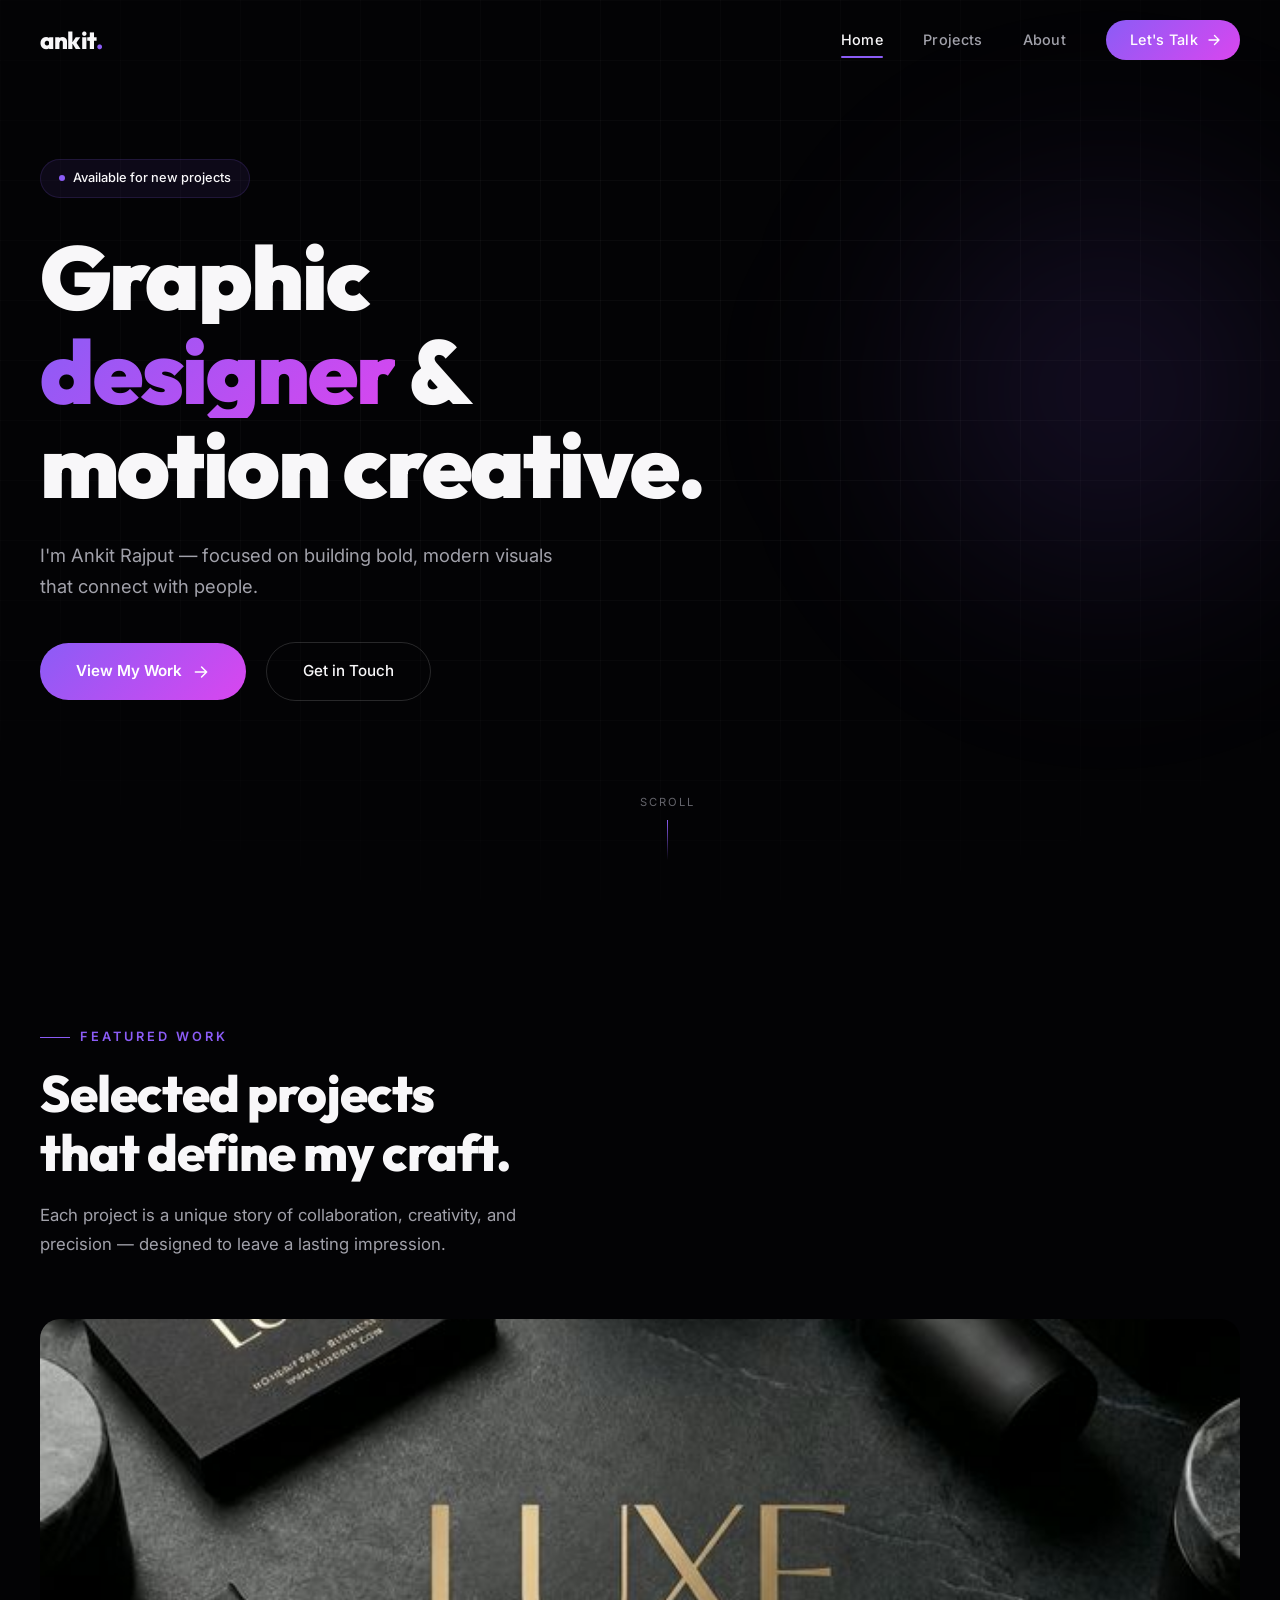
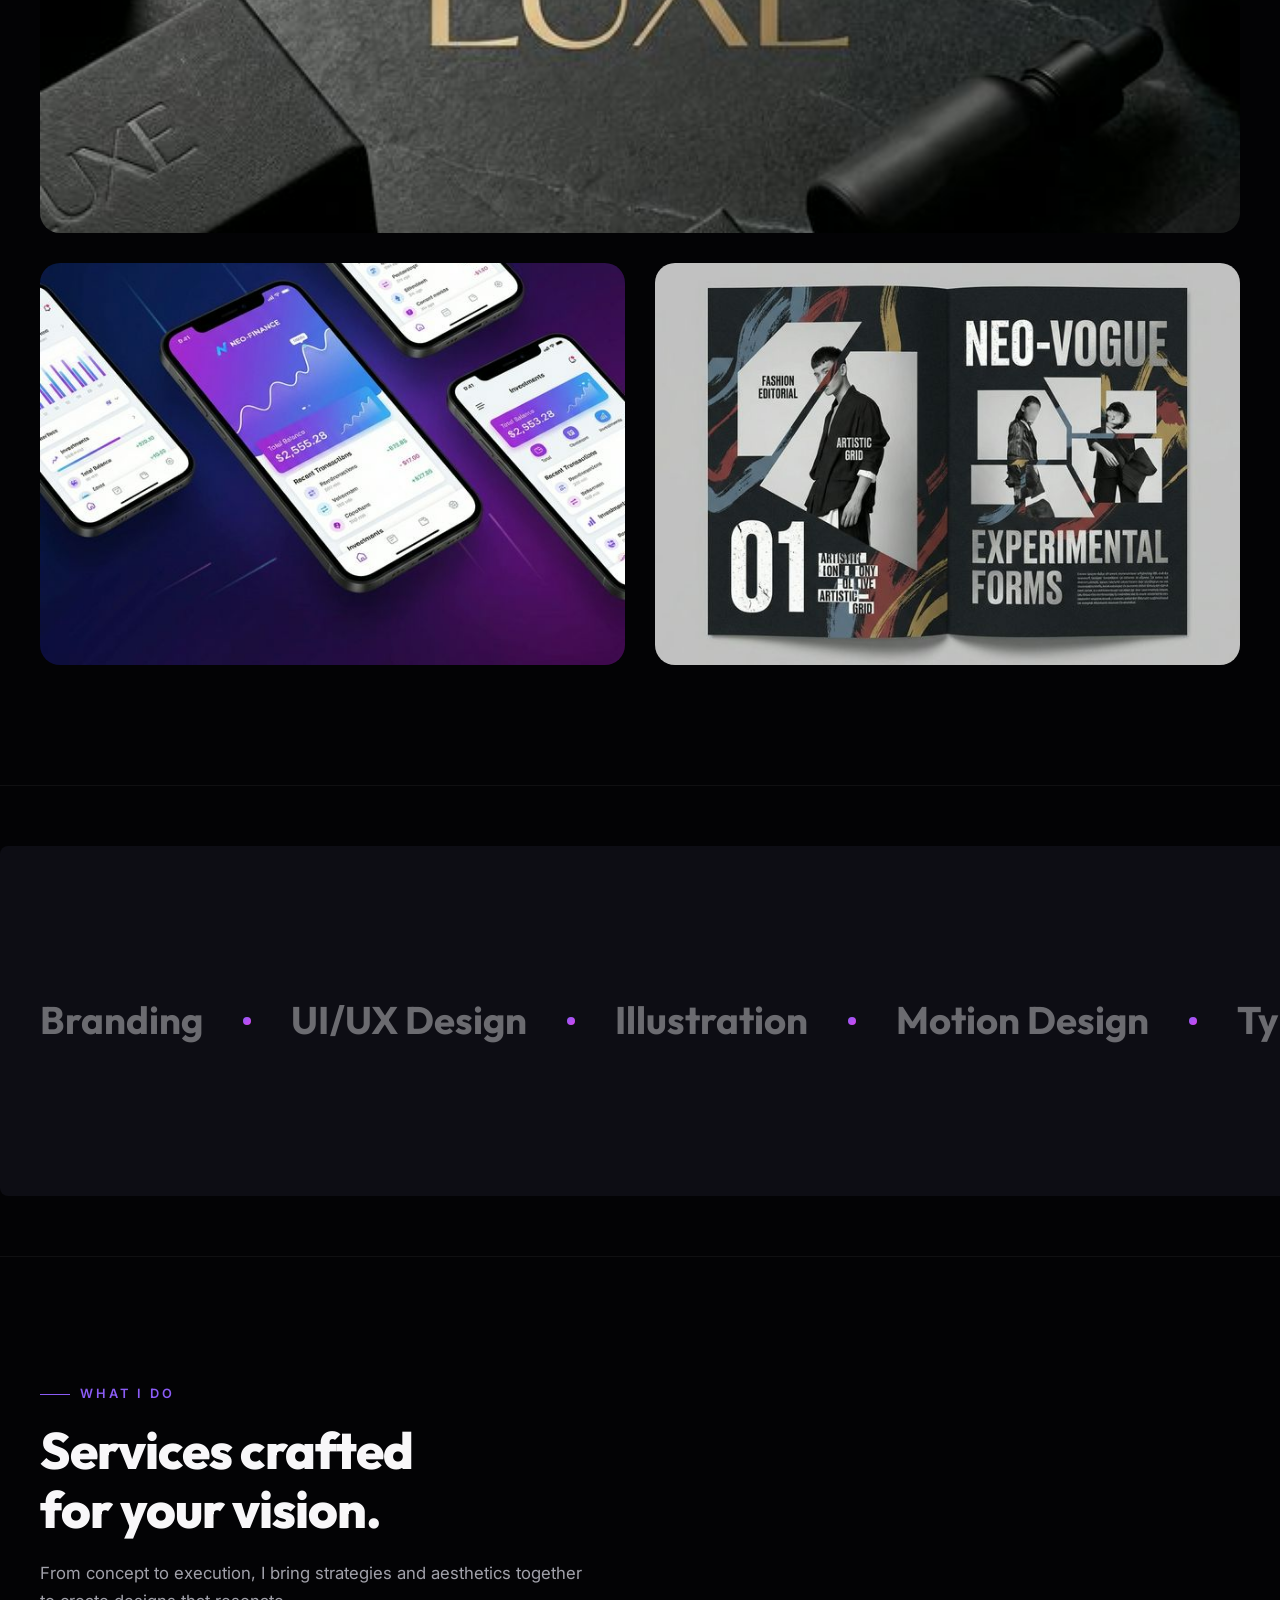
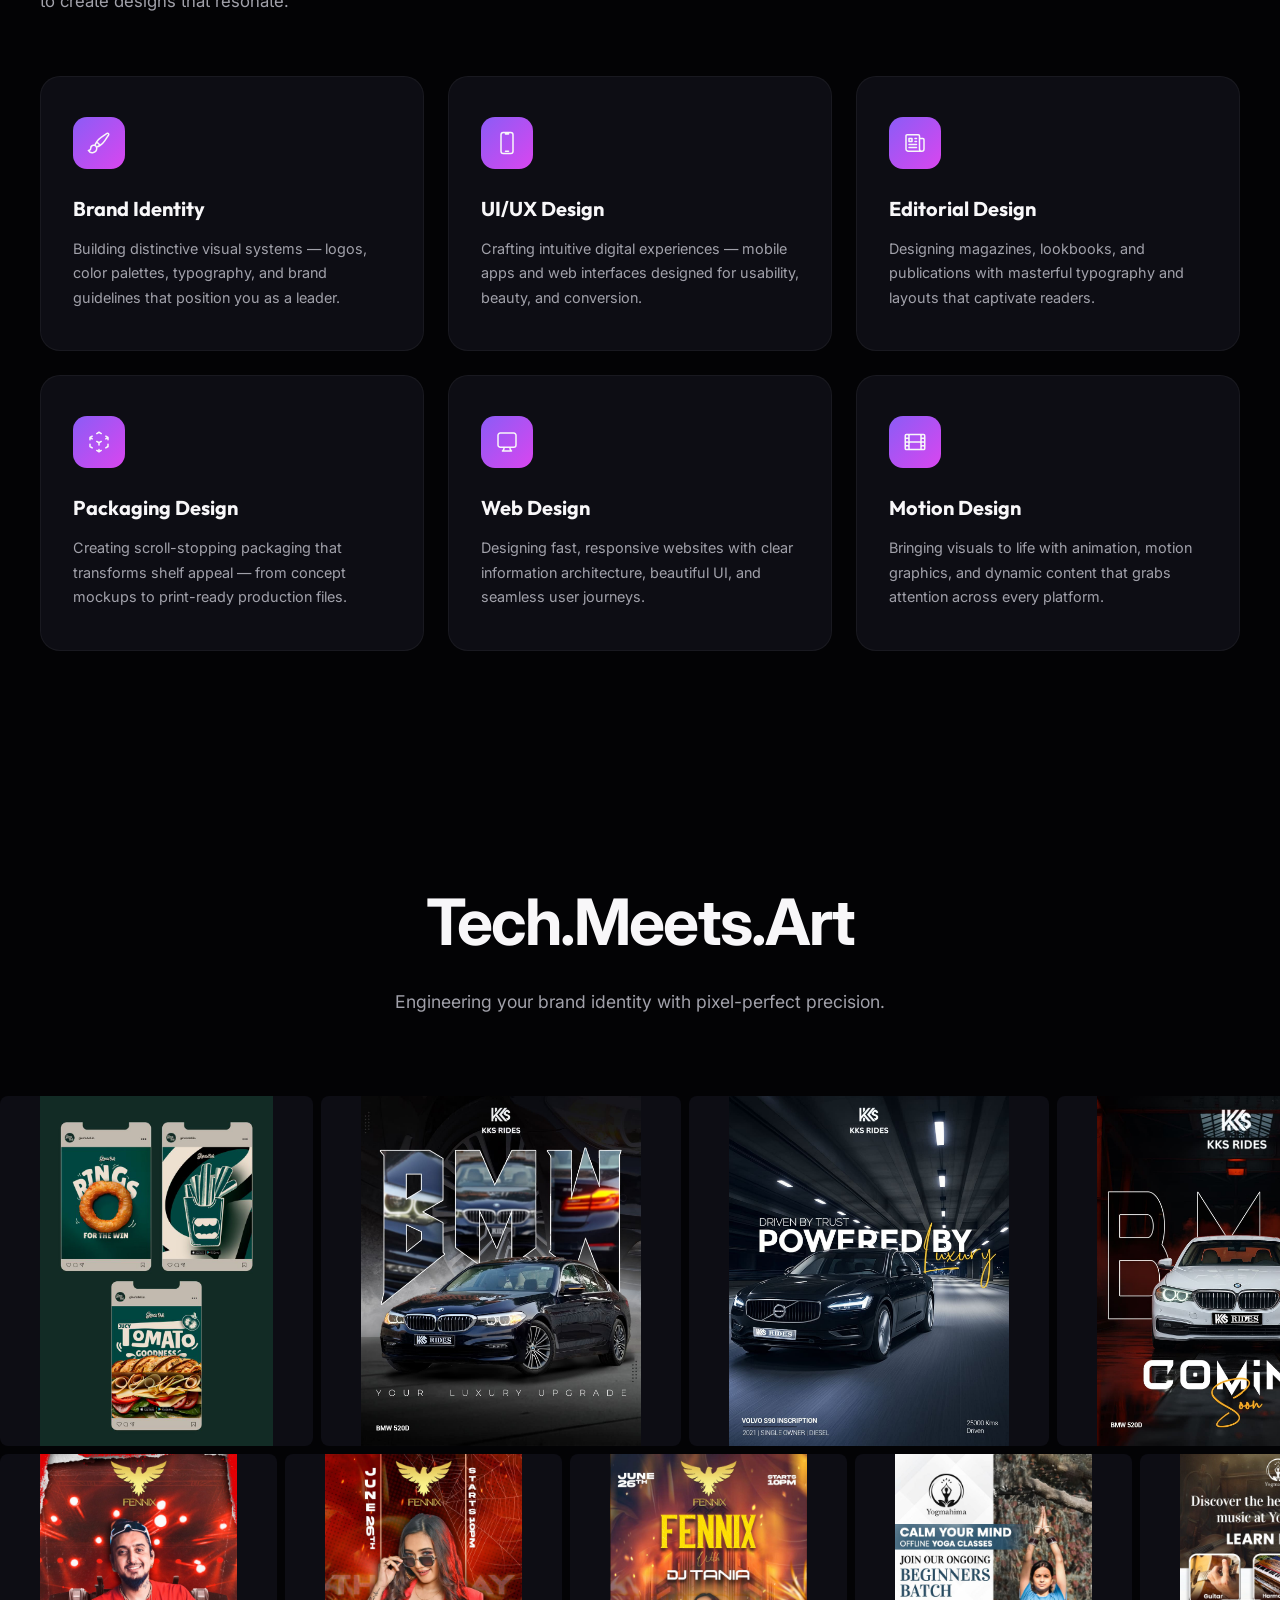
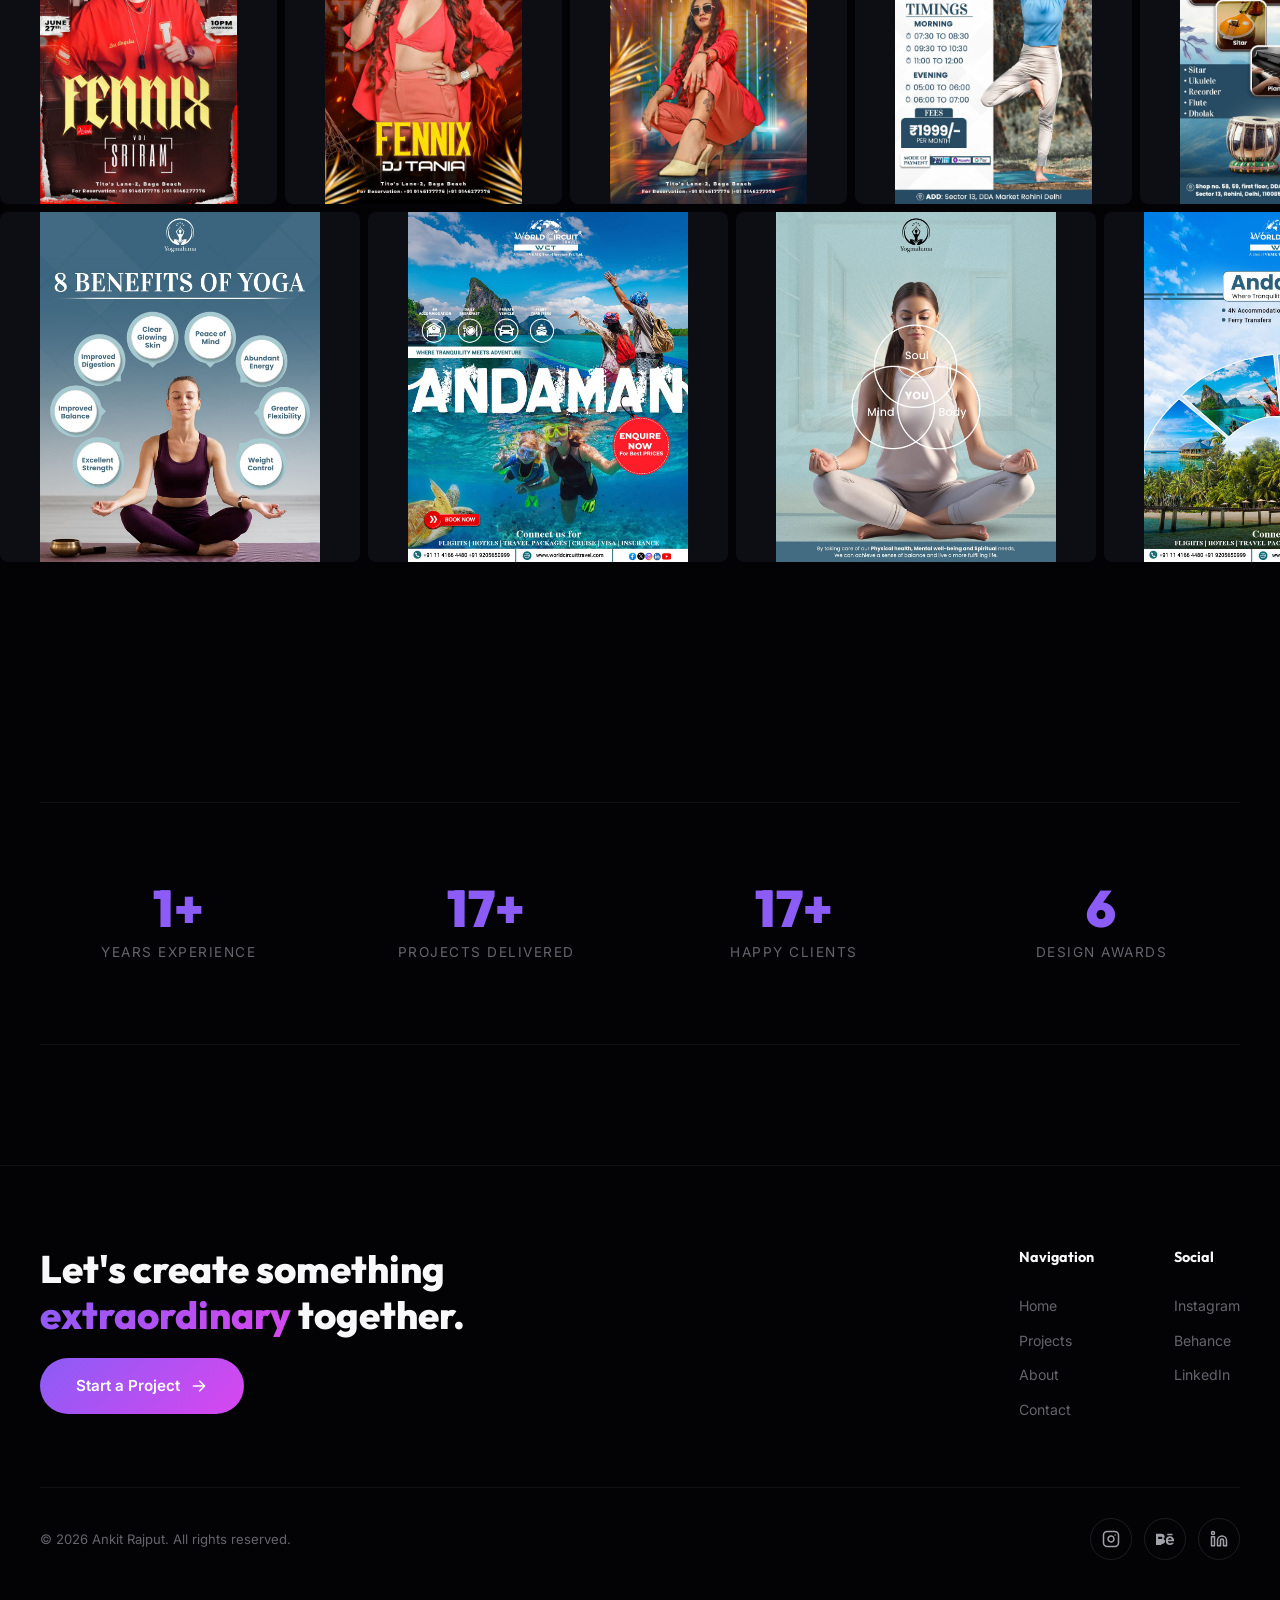
==== commit 1e0c05e7: "Add files via upload" ====
--- a/index.html
+++ b/index.html
@@ -7,7 +7,7 @@
   <title>Ankit Rajput — Graphic Designer & Motion Creative</title>
   <meta name="description"
     content="Ankit Rajput is a graphic designer and motion creative focused on building bold, modern visuals that connect with people.">
-  <link rel="stylesheet" href="css/style.css?v=8">
+  <link rel="stylesheet" href="css/style.css?v=10">
   <link rel="icon"
     href="data:image/svg+xml,<svg xmlns='http://www.w3.org/2000/svg' viewBox='0 0 100 100'><text y='80' font-size='80'>✦</text></svg>">
 </head>
--- a/css/style.css
+++ b/css/style.css
@@ -451,6 +451,7 @@
   align-items: center;
   position: relative;
   padding-top: var(--header-height);
+  padding-bottom: 120px;
   overflow: hidden;
 }
 
@@ -1555,6 +1556,13 @@
    ======================================== */
 .contact-section {
   padding: 140px 0 100px;
+}
+
+.contact-grid {
+  display: grid;
+  grid-template-columns: 1fr 1fr;
+  gap: 80px;
+  align-items: start;
 }
 
 .contact-header {
@@ -1814,8 +1822,8 @@
     margin: 0 auto;
   }
 
-  .contact-section .container {
-    grid-template-columns: 1fr;
+  .contact-section .container, .contact-grid {
+    grid-template-columns: 1fr !important;
     gap: 48px;
   }
 
@@ -1859,7 +1867,17 @@
   }
 
   .hero-title {
+    font-size: clamp(2.2rem, 10vw, 3.5rem);
     letter-spacing: -1px;
+    line-height: 1.2;
+  }
+
+  .scroll-indicator {
+    display: none;
+  }
+
+  .hero {
+    padding-bottom: 80px;
   }
 
   .footer-top {
@@ -1978,19 +1996,18 @@
 
 .marquee-item {
   height: 350px;
-  width: max-content;
   border-radius: 8px;
   overflow: hidden;
   position: relative;
   background: var(--bg-card);
   flex-shrink: 0;
-  display: flex;
 }
 
 .marquee-item img {
   display: block;
   height: 100%;
   width: auto;
+  max-width: none;
   object-fit: cover;
   border: none;
   margin: 0;
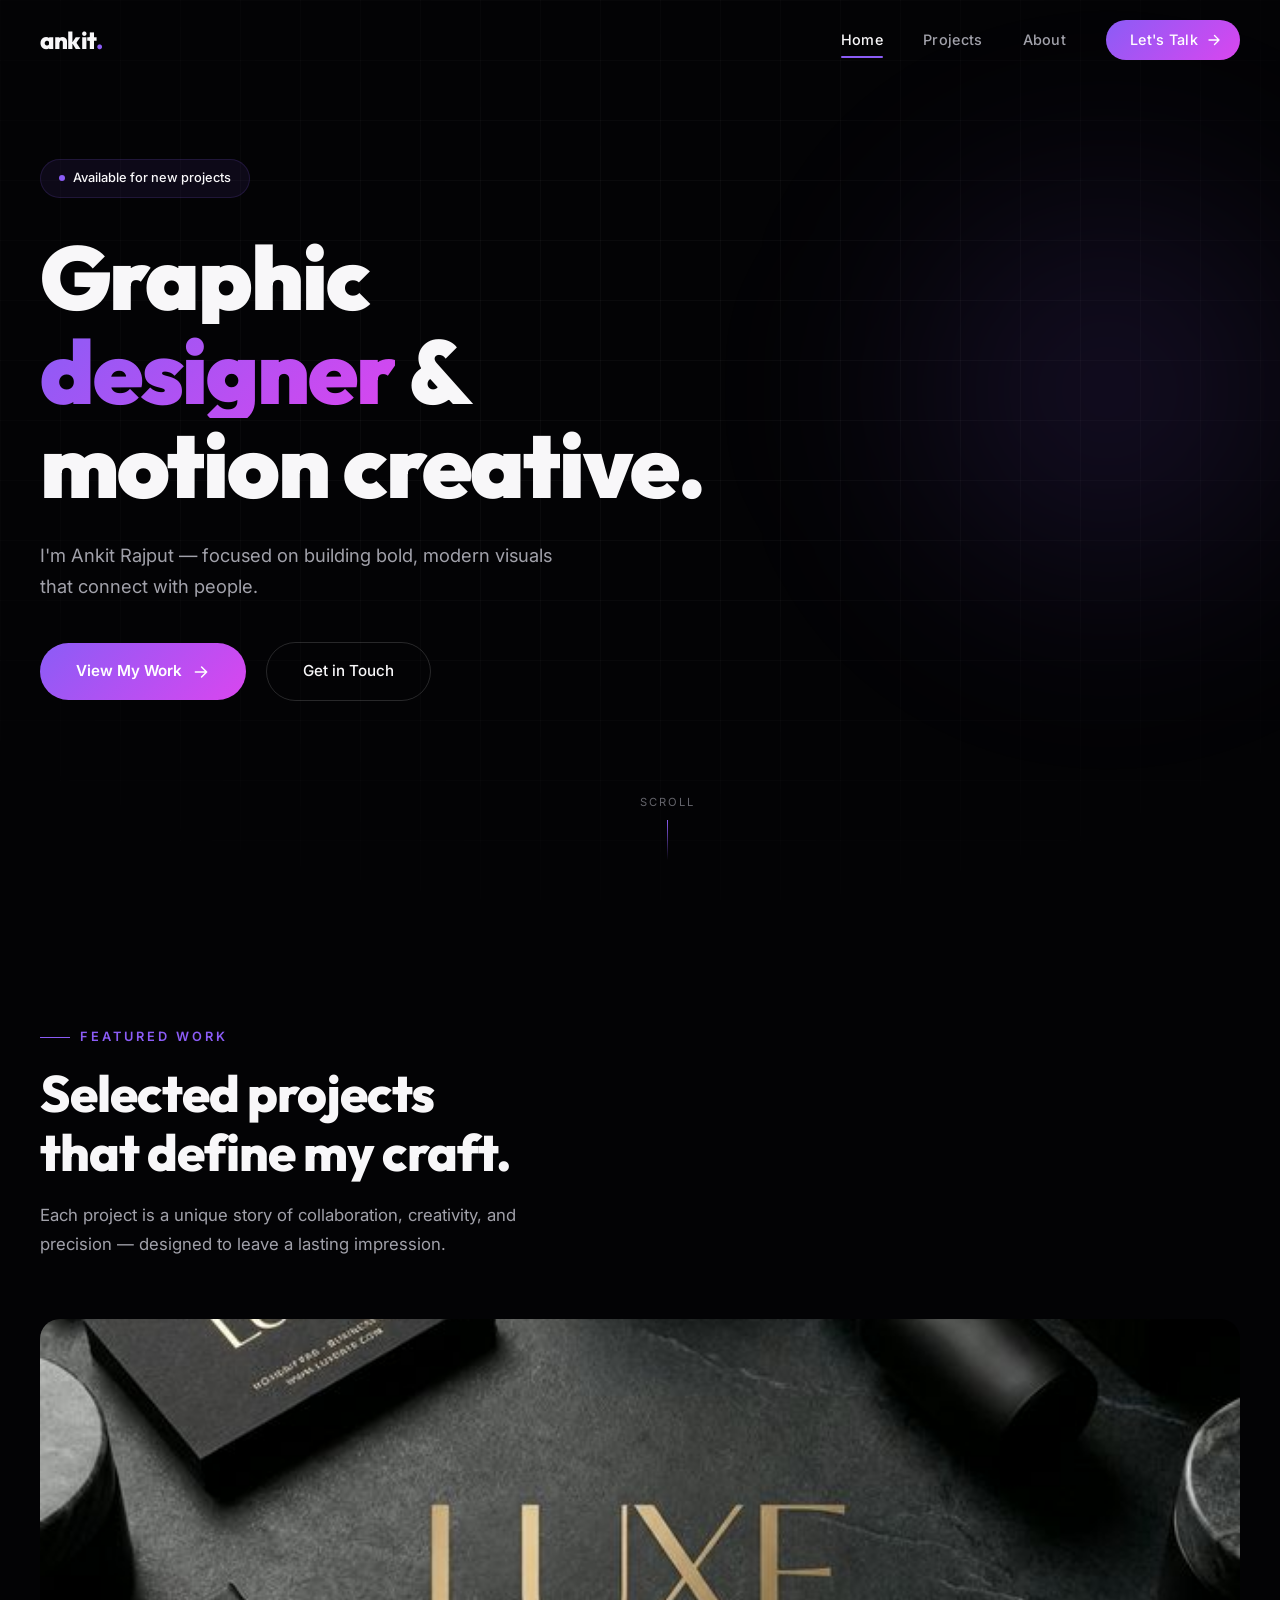
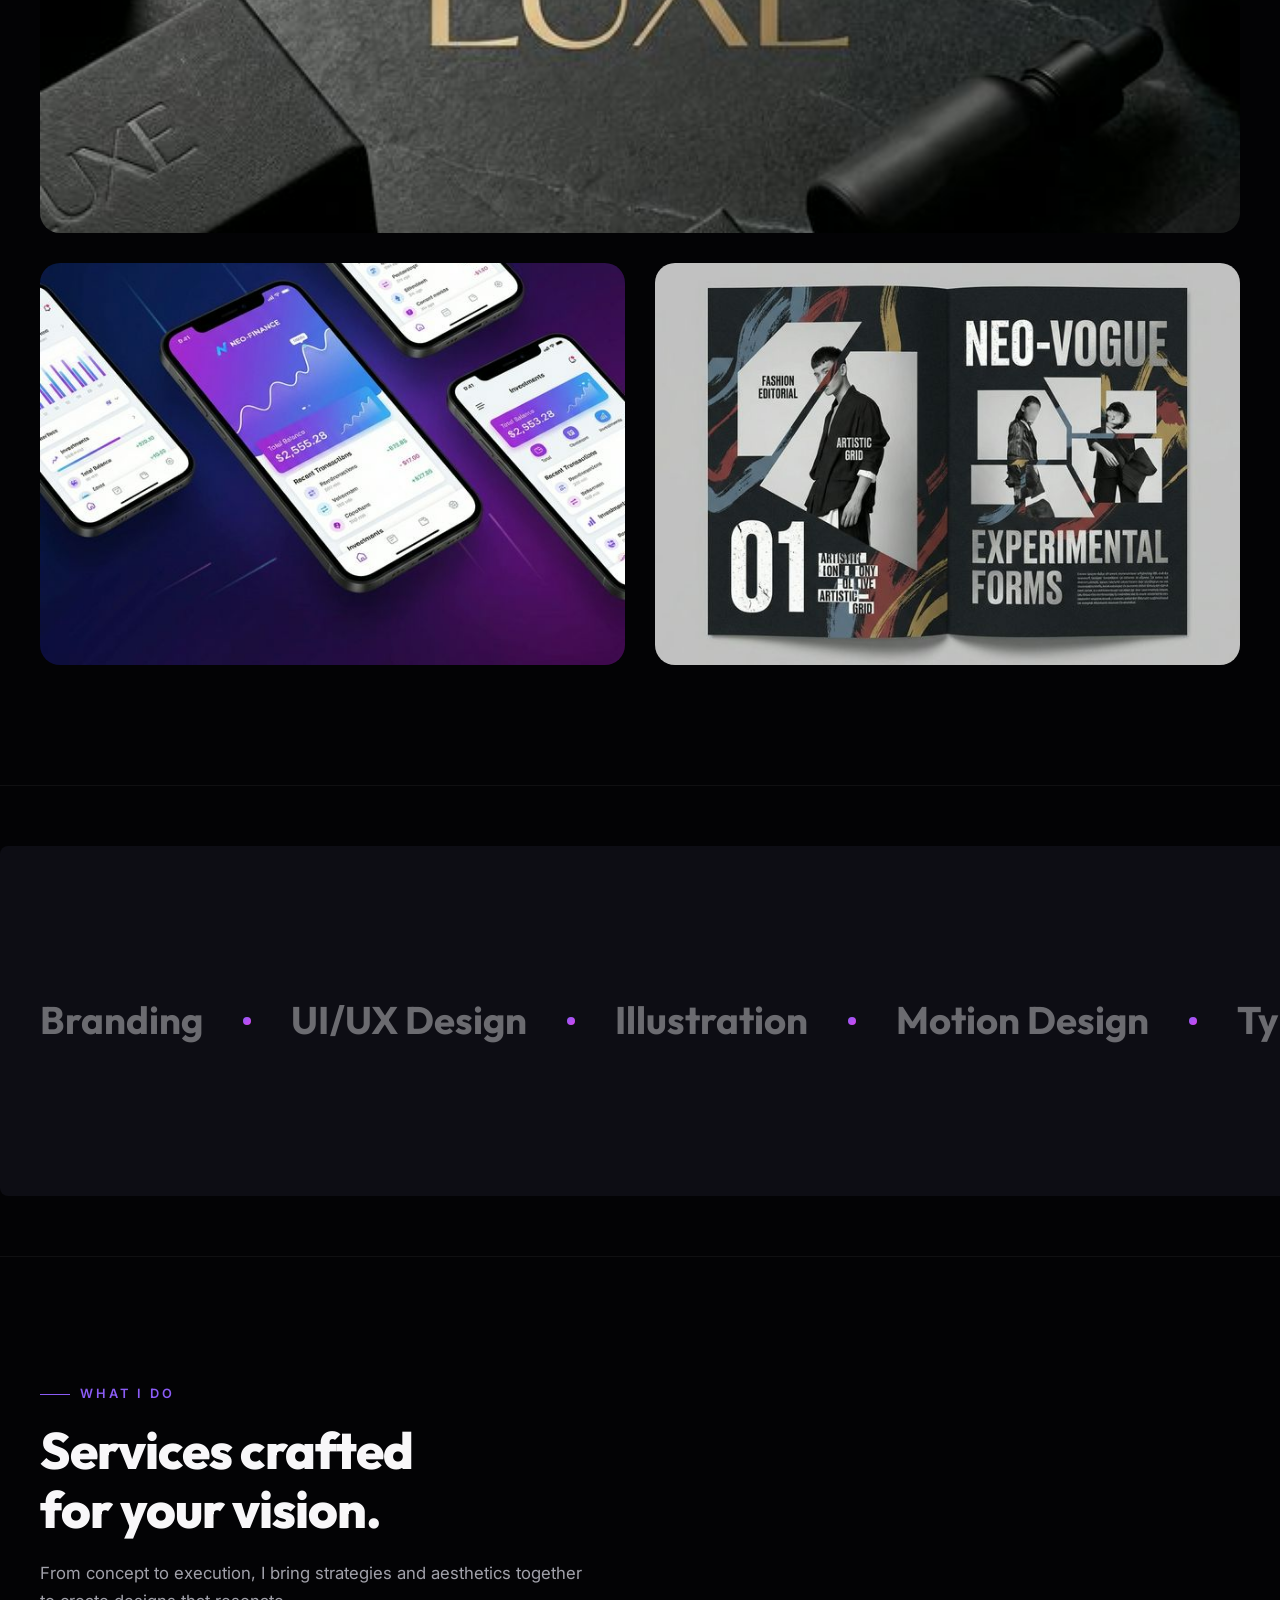
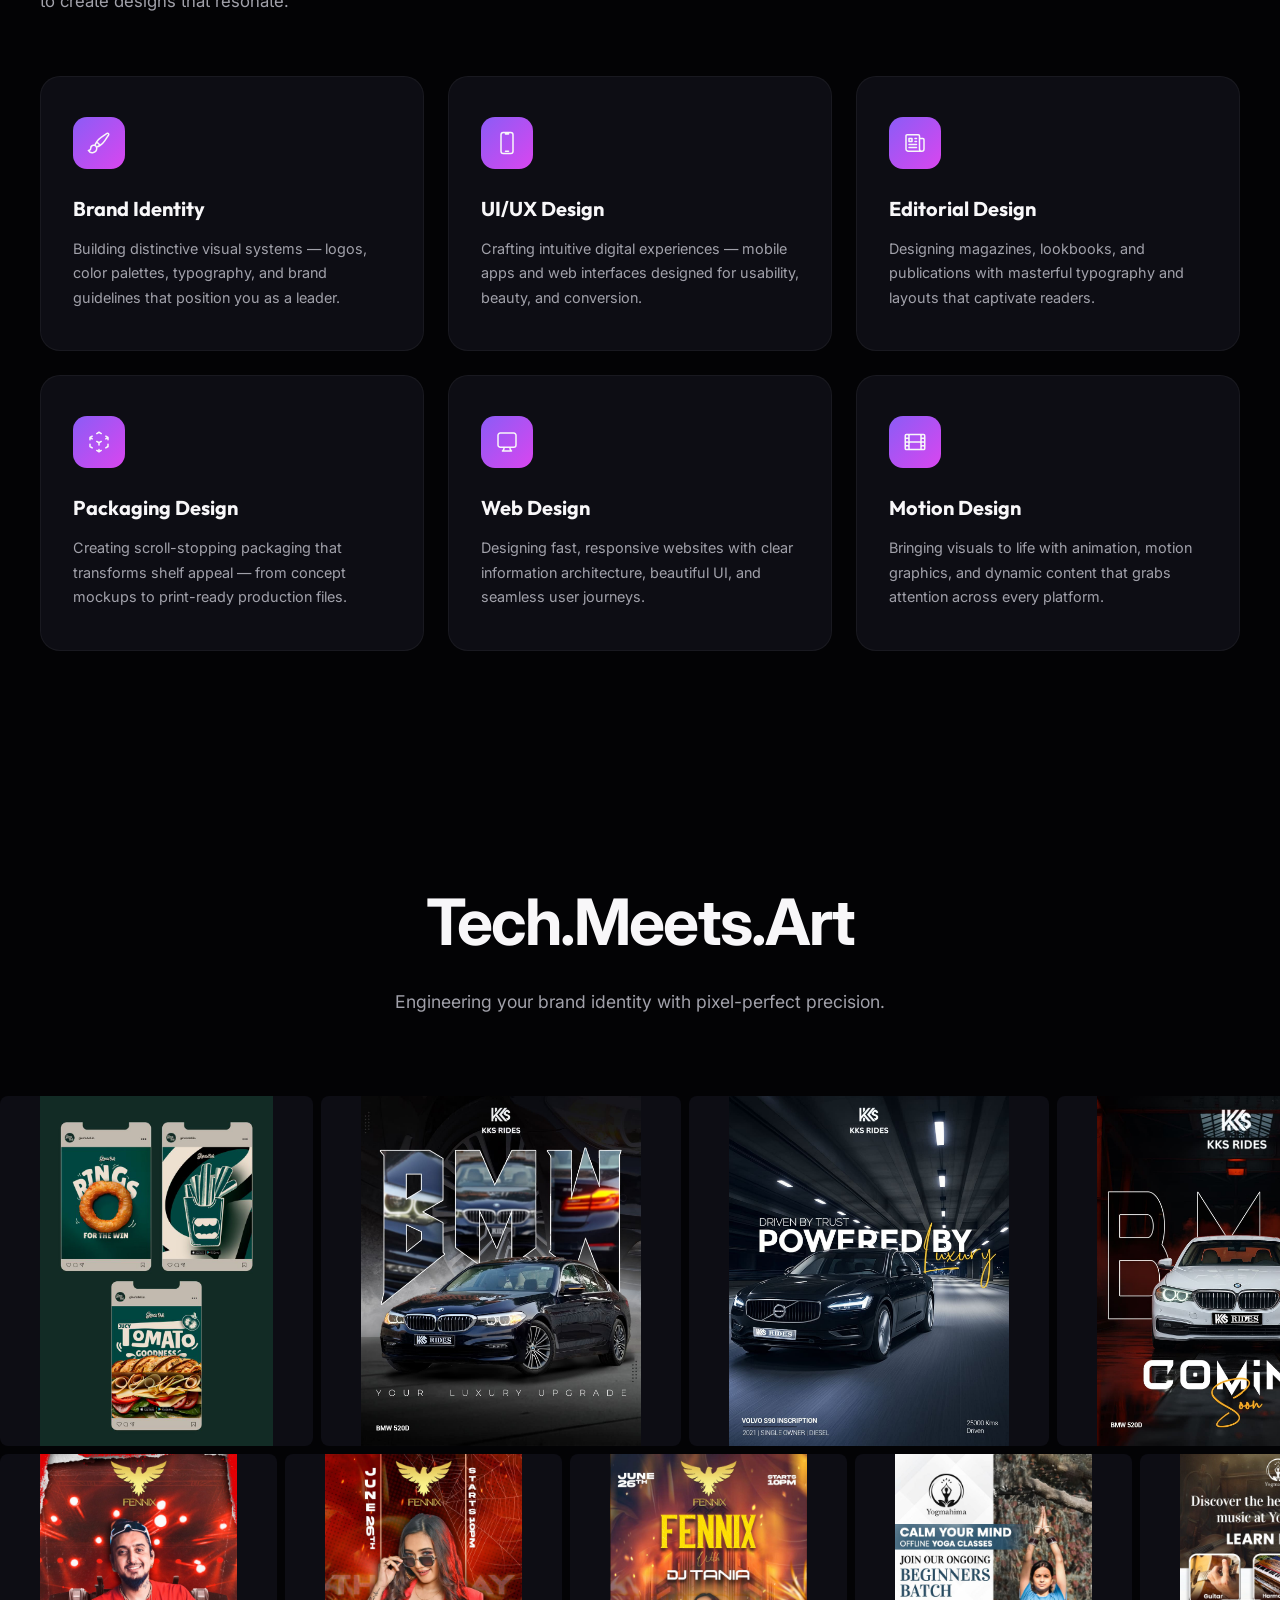
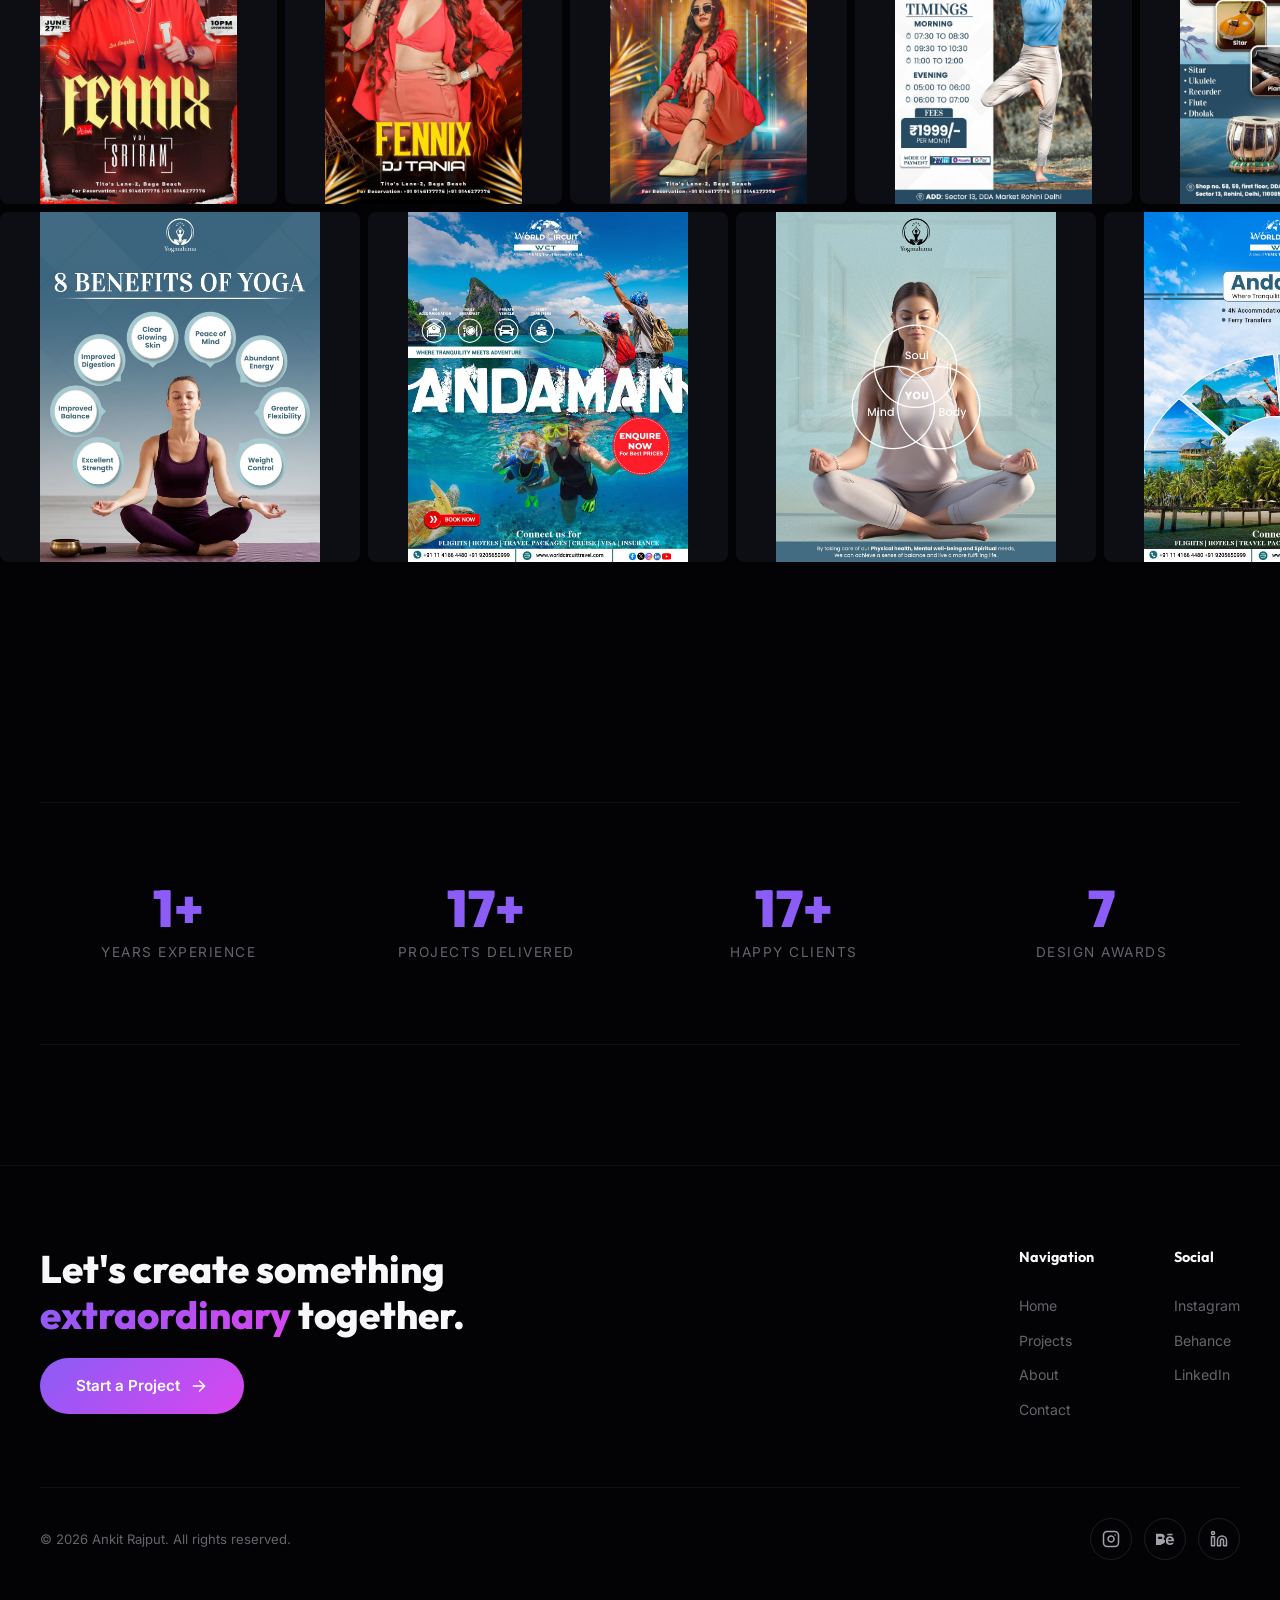
==== commit 212d186c: "Update index.html" ====
--- a/index.html
+++ b/index.html
@@ -5,6 +5,7 @@
   <meta charset="UTF-8">
   <meta name="viewport" content="width=device-width, initial-scale=1.0">
   <title>Ankit Rajput — Graphic Designer & Motion Creative</title>
+ <meta name="google-site-verification" content="eosh00noRirxnVAzWuIhlqHTqRyG7J1R4nv4JI21CZ8" />
   <meta name="description"
     content="Ankit Rajput is a graphic designer and motion creative focused on building bold, modern visuals that connect with people.">
   <link rel="stylesheet" href="css/style.css?v=10">
@@ -508,4 +509,4 @@
   <script src="js/main.js"></script>
 </body>
 
-</html>+</html>
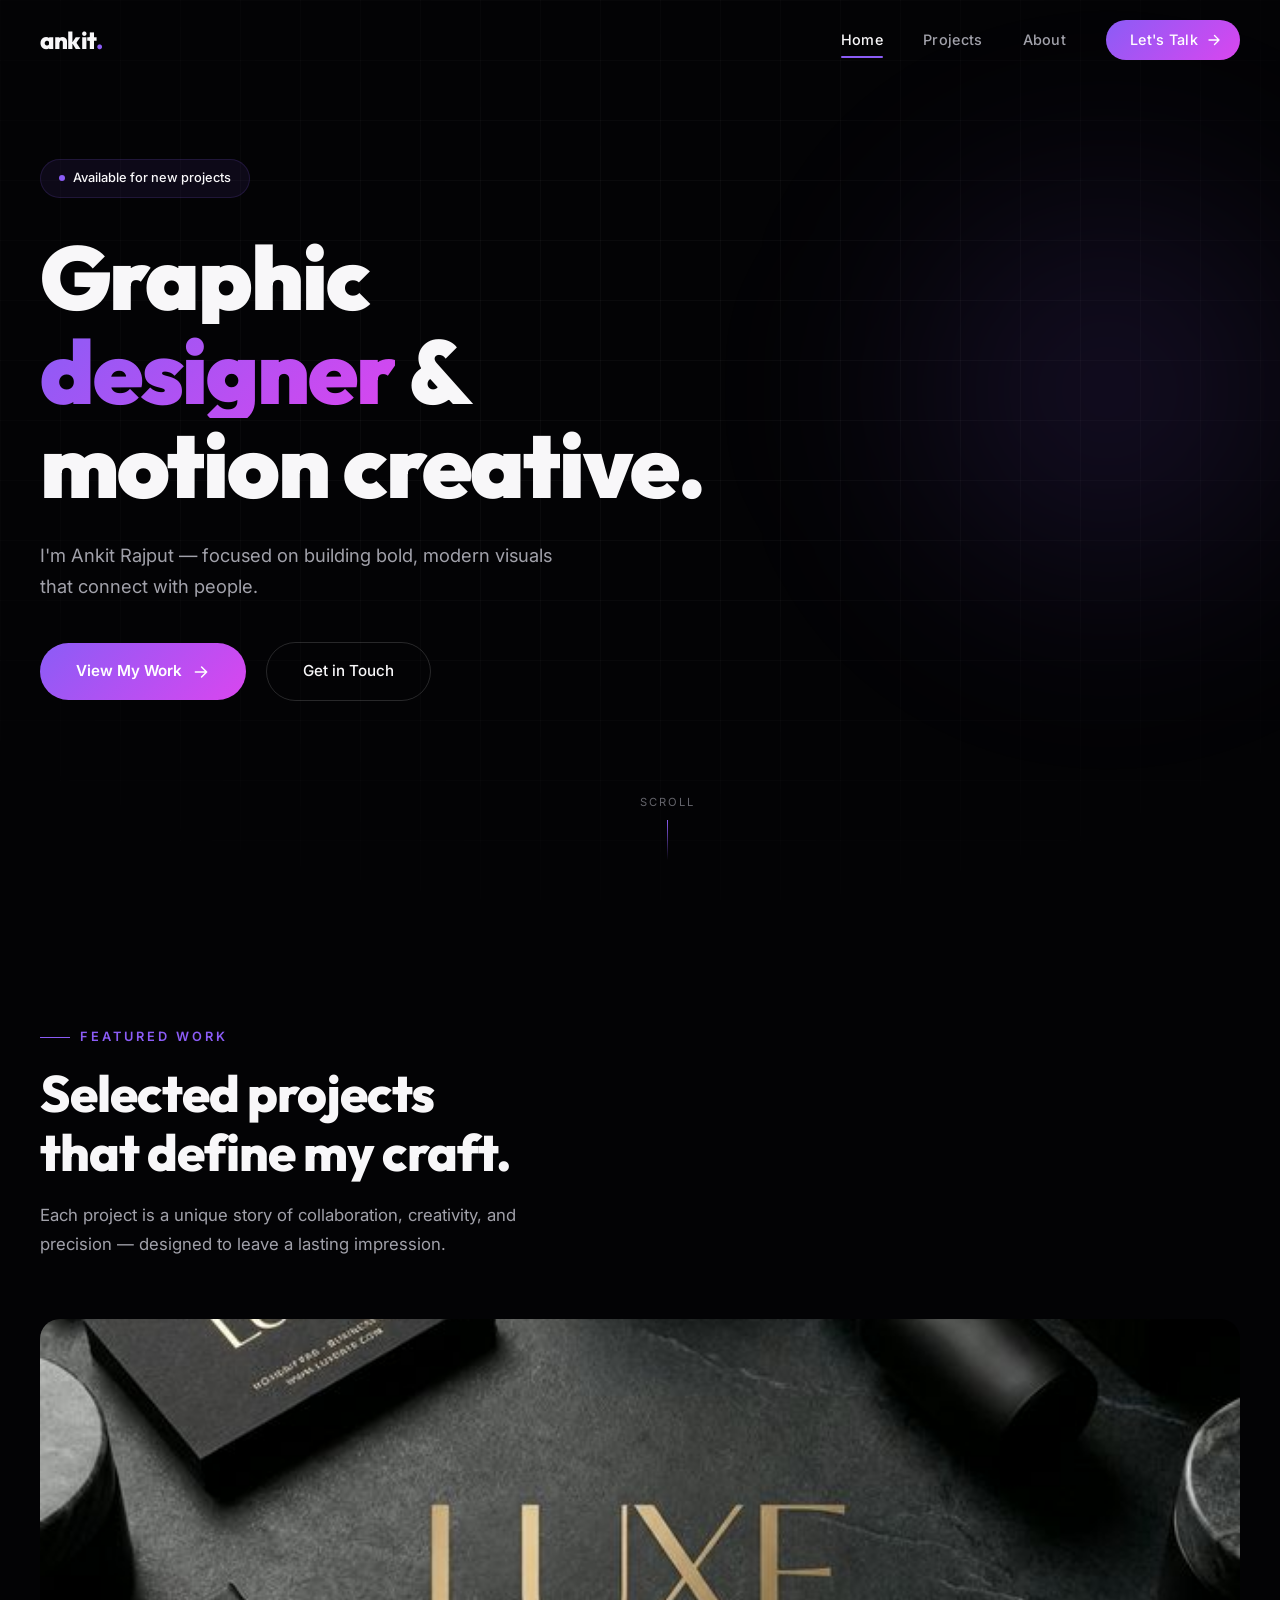
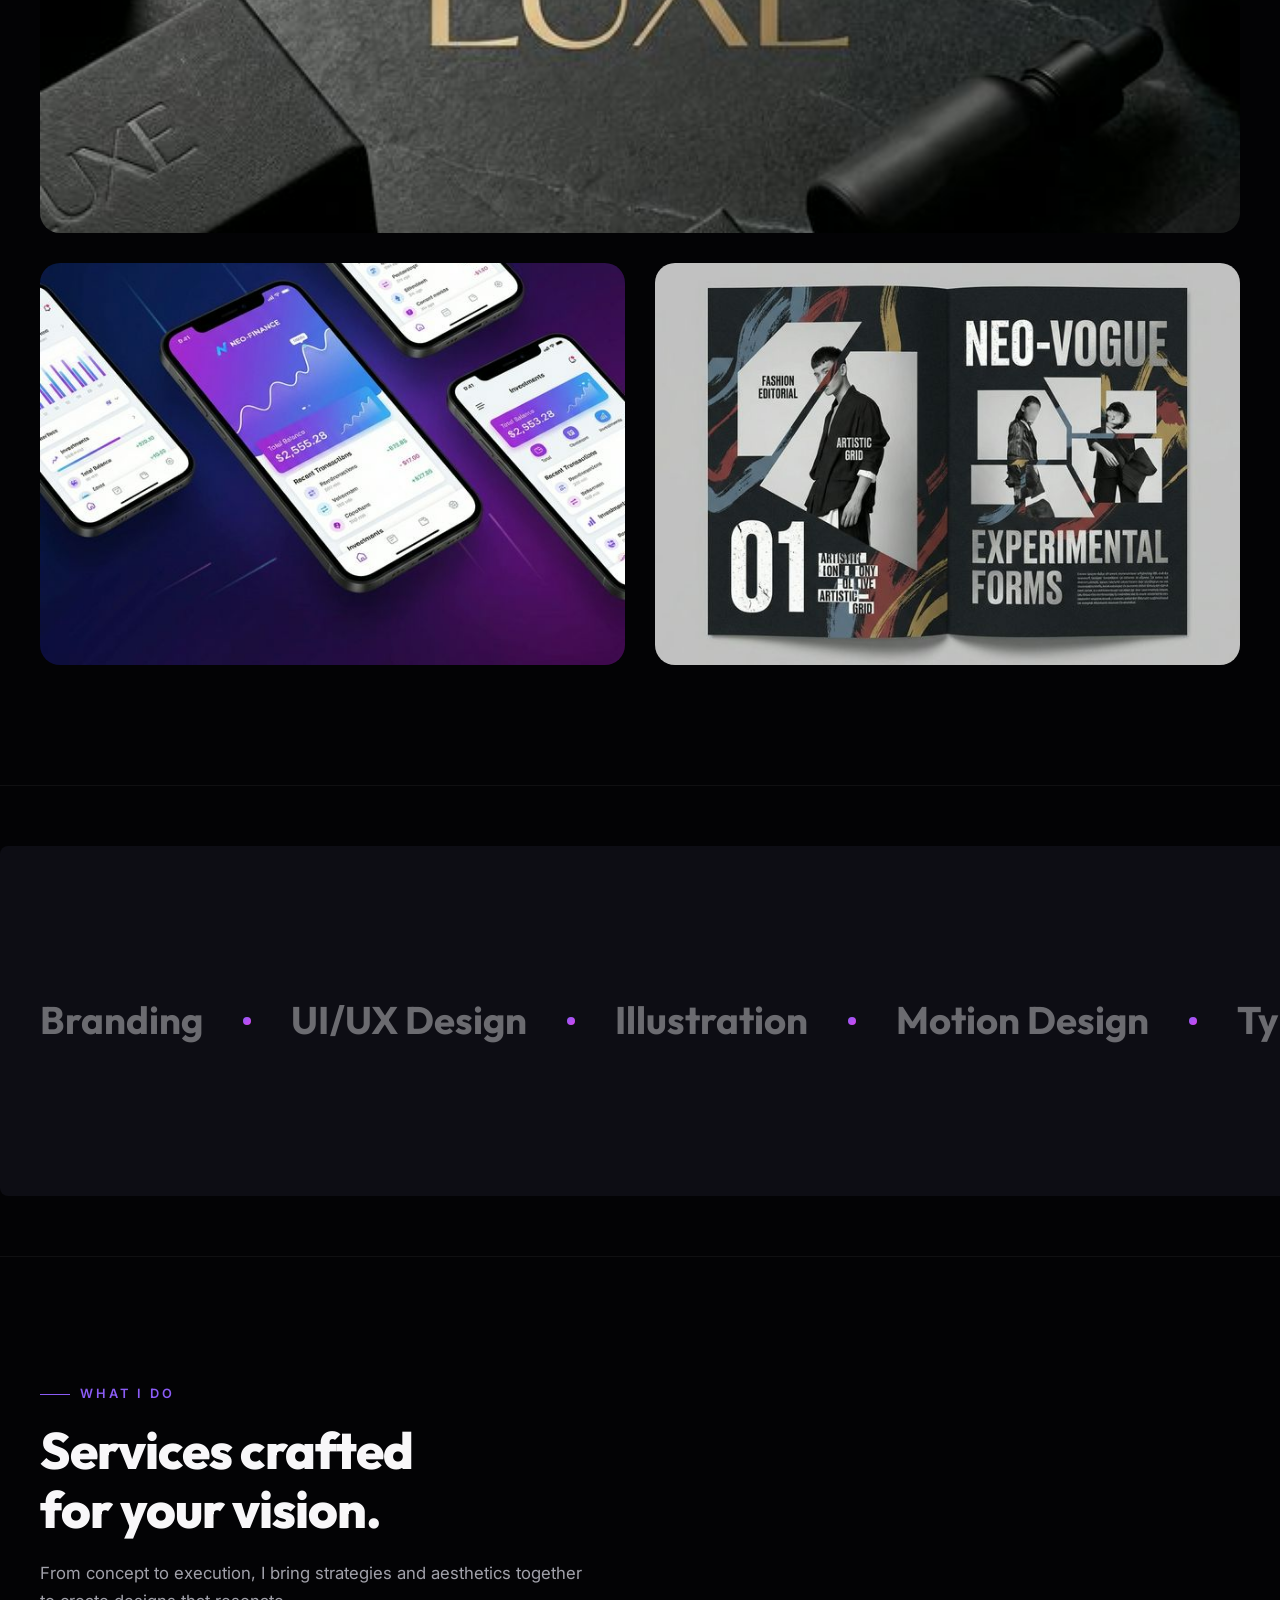
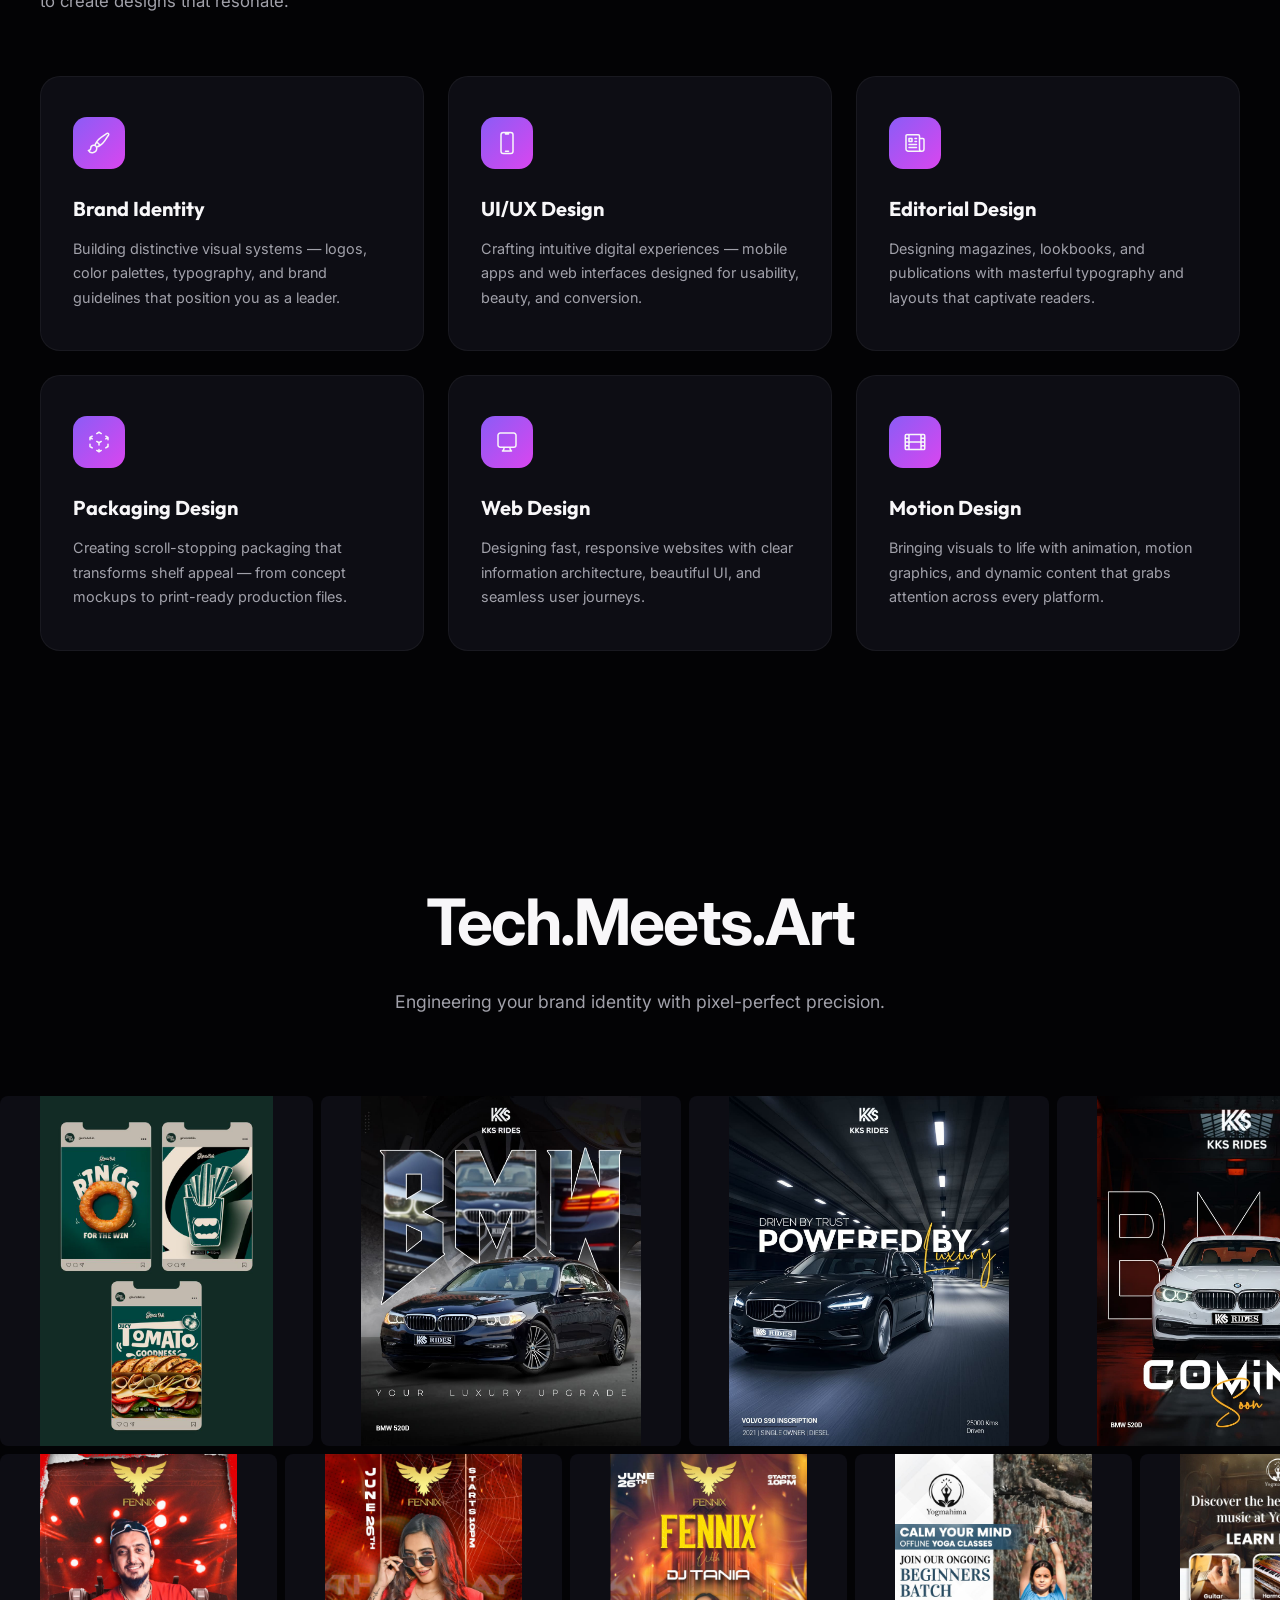
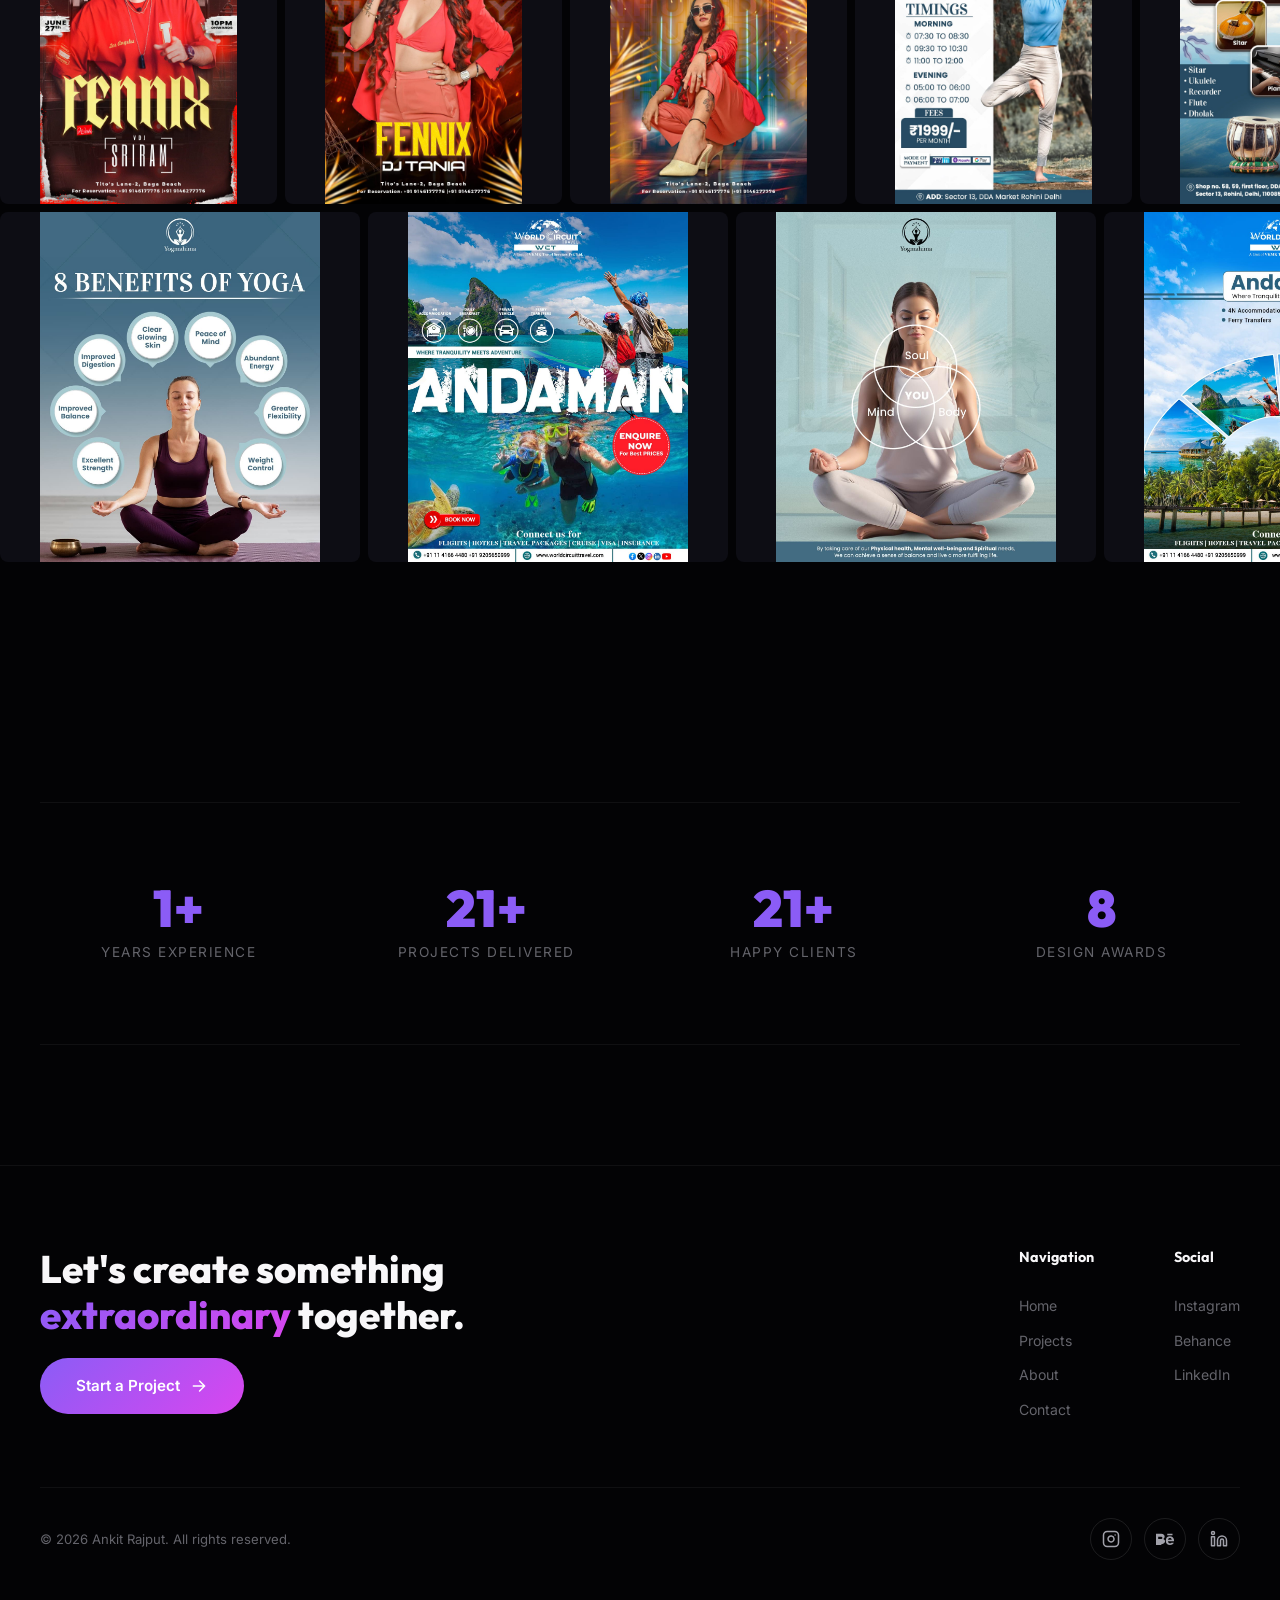
==== commit 83a350d3: "Add files via upload" ====
--- a/index.html
+++ b/index.html
@@ -5,7 +5,6 @@
   <meta charset="UTF-8">
   <meta name="viewport" content="width=device-width, initial-scale=1.0">
   <title>Ankit Rajput — Graphic Designer & Motion Creative</title>
- <meta name="google-site-verification" content="eosh00noRirxnVAzWuIhlqHTqRyG7J1R4nv4JI21CZ8" />
   <meta name="description"
     content="Ankit Rajput is a graphic designer and motion creative focused on building bold, modern visuals that connect with people.">
   <link rel="stylesheet" href="css/style.css?v=10">
@@ -509,4 +508,4 @@
   <script src="js/main.js"></script>
 </body>
 
-</html>
+</html>
